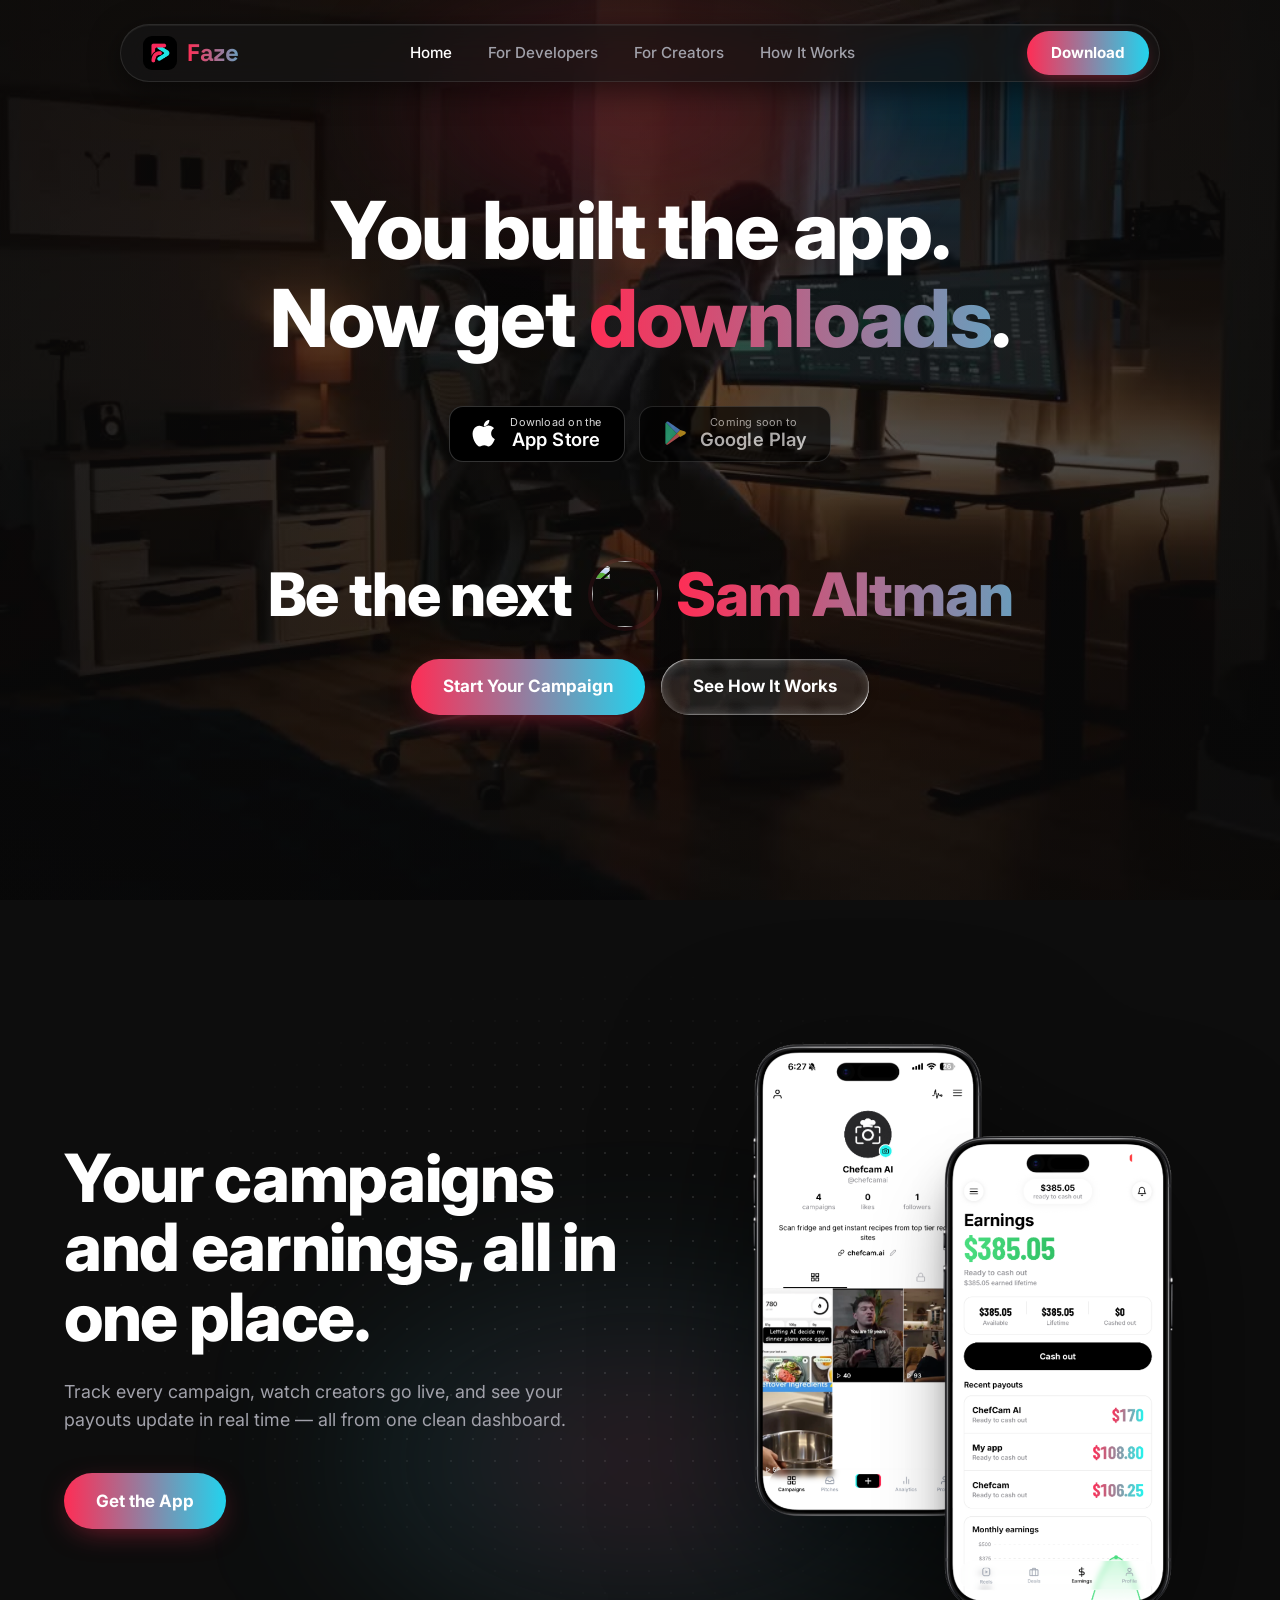
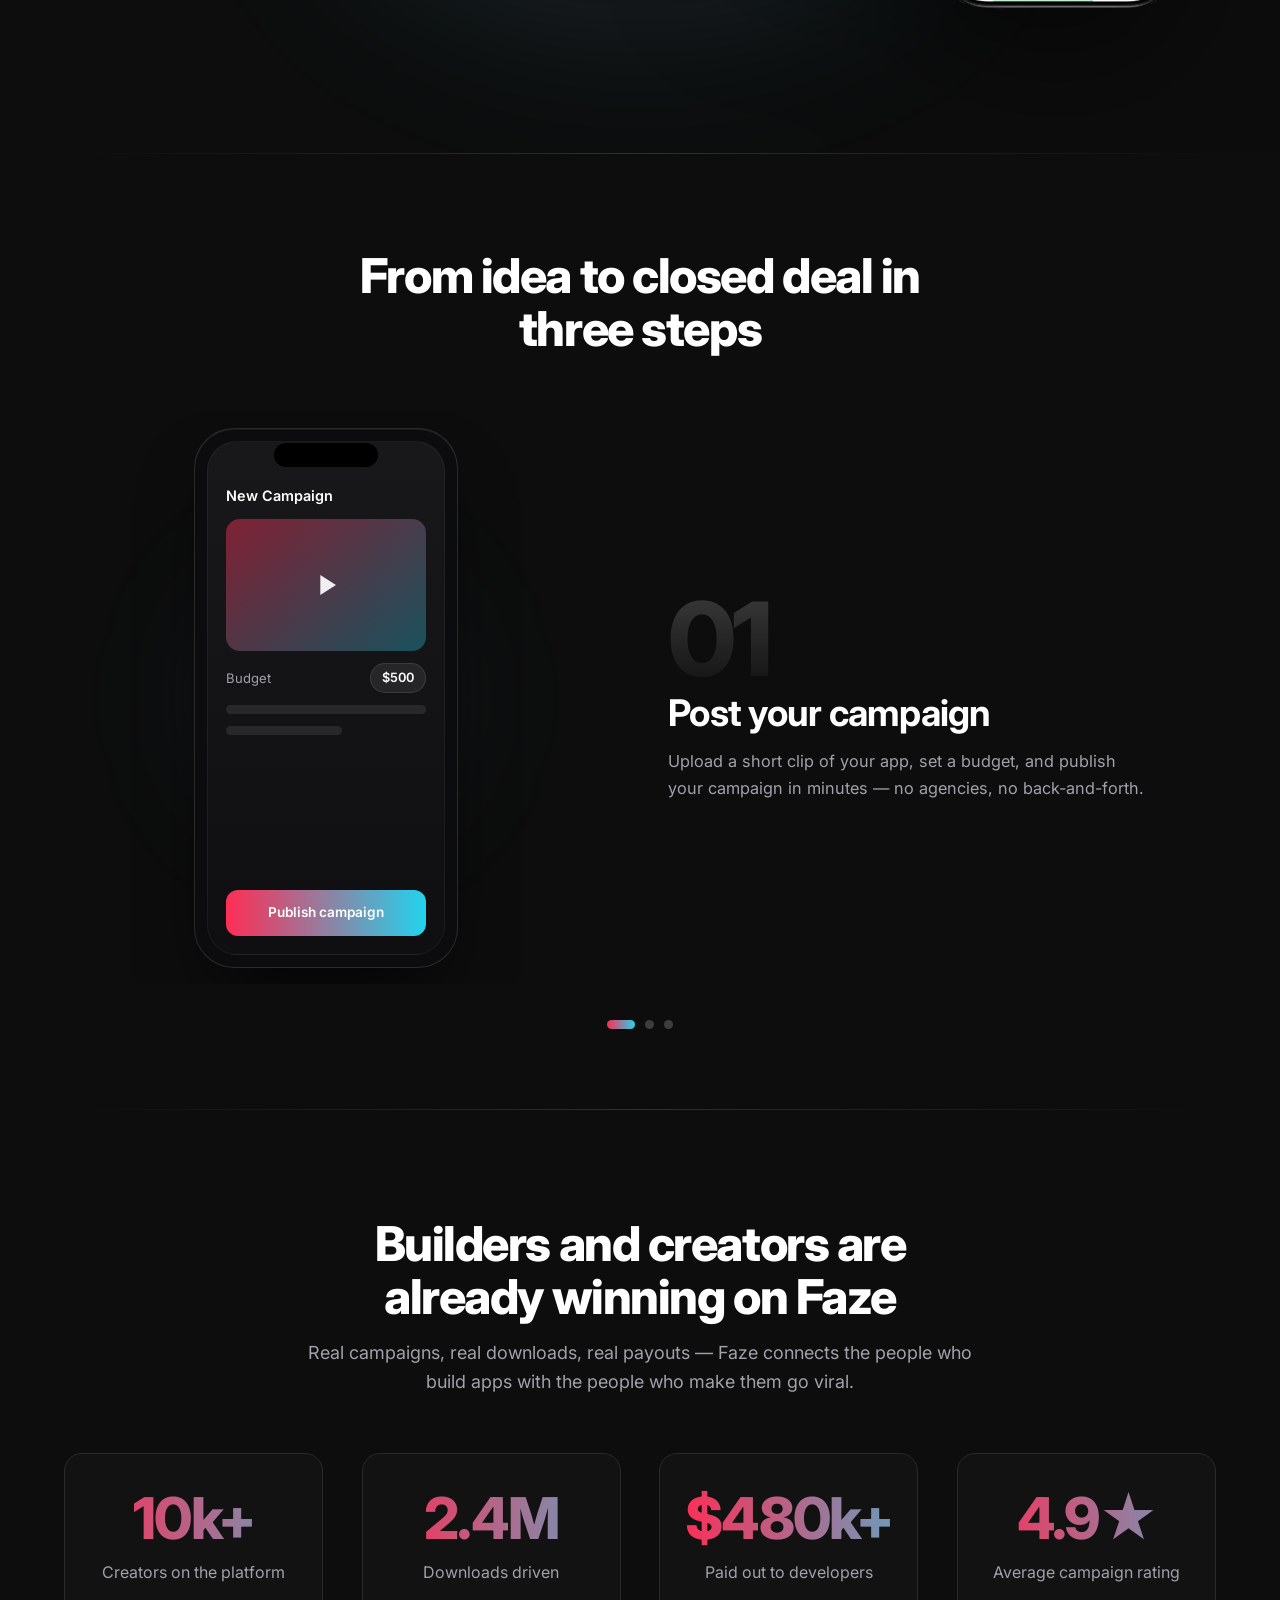
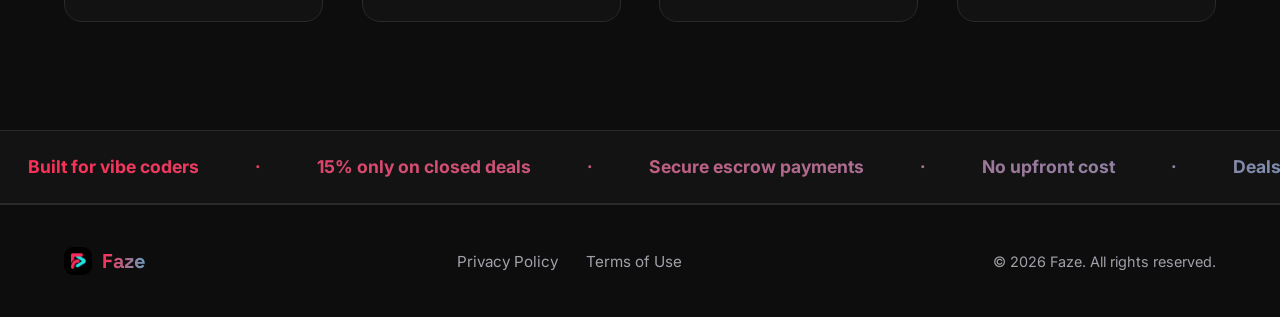
==== index.html @ 4c019688 "Link Download nav and App Store badges to the live iOS app. Send users directly to the Faze Marketin" ====
<!DOCTYPE html>
<html lang="en">
  <head>
    <meta charset="UTF-8" />
    <meta name="viewport" content="width=device-width, initial-scale=1" />
    <title>Faze — The marketplace where developers meet creators</title>
    <meta
      name="description"
      content="Faze is the marketplace where app developers meet creators who grow real audiences. Post a campaign, get matched, close the deal."
    />
    <link rel="preconnect" href="https://fonts.googleapis.com" />
    <link rel="preconnect" href="https://fonts.gstatic.com" crossorigin />
    <link
      href="https://fonts.googleapis.com/css2?family=Inter:wght@400;500;600;700;800&family=Space+Grotesk:wght@500;600;700&display=swap"
      rel="stylesheet"
    />
    <link rel="icon" type="image/png" href="assets/logo.png" />
    <link rel="stylesheet" href="style.css" />
  </head>
  <body>
    <!-- Liquid glass distortion filter (used by .btn-liquid-glass) -->
    <svg class="visually-hidden" aria-hidden="true">
      <defs>
        <filter id="container-glass" x="0%" y="0%" width="100%" height="100%" color-interpolation-filters="sRGB">
          <feTurbulence type="fractalNoise" baseFrequency="0.05 0.05" numOctaves="1" seed="1" result="turbulence" />
          <feGaussianBlur in="turbulence" stdDeviation="2" result="blurredNoise" />
          <feDisplacementMap in="SourceGraphic" in2="blurredNoise" scale="70" xChannelSelector="R" yChannelSelector="B" result="displaced" />
          <feGaussianBlur in="displaced" stdDeviation="4" result="finalBlur" />
          <feComposite in="finalBlur" in2="finalBlur" operator="over" />
        </filter>
      </defs>
    </svg>

    <!-- ===== Nav ===== -->
    <header class="nav">
      <nav class="nav-inner" aria-label="Primary">
        <a href="index.html" class="logo"><img src="assets/logo.png" alt="Faze logo" class="logo-mark" /><span class="gradient-text">Faze</span></a>
        <ul class="nav-links">
          <li><a href="index.html" class="active">Home</a></li>
          <li><a href="for-developers.html">For Developers</a></li>
          <li><a href="for-creators.html">For Creators</a></li>
          <li><a href="about.html">How It Works</a></li>
        </ul>
        <div class="nav-right">
          <a href="https://apps.apple.com/us/app/faze-marketing/id6778672309" class="nav-cta" target="_blank" rel="noopener noreferrer">Download</a>
          <button
            class="hamburger"
            aria-label="Toggle navigation menu"
            aria-expanded="false"
            aria-controls="nav-links"
          >
            <span></span><span></span><span></span>
          </button>
        </div>
      </nav>
    </header>

    <main>
      <!-- ===== Hero ===== -->
      <section class="hero hero-video">
        <video
          class="hero-video-bg"
          autoplay
          muted
          loop
          playsinline
          poster="assets/hero-poster.jpg"
          aria-hidden="true"
        >
          <source src="assets/hero.mp4" type="video/mp4" />
        </video>
        <div class="hero-scrim" aria-hidden="true"></div>
        <div class="hero-glow" aria-hidden="true"></div>
        <div class="container">
          <h1 class="reveal">
            You built the app.<br />Now get
            <span class="gradient-text">downloads</span>.
          </h1>
          <div class="store-badges reveal">
            <a href="https://apps.apple.com/us/app/faze-marketing/id6778672309" class="store-badge" target="_blank" rel="noopener noreferrer" aria-label="Download Faze on the App Store">
              <svg viewBox="0 0 24 24" fill="currentColor" aria-hidden="true"><path d="M17.05 12.04c-.03-3.07 2.5-4.54 2.62-4.62-1.43-2.09-3.65-2.38-4.44-2.41-1.89-.19-3.69 1.11-4.65 1.11-.96 0-2.44-1.08-4.02-1.05-2.07.03-3.98 1.2-5.04 3.06-2.15 3.73-.55 9.25 1.54 12.28 1.02 1.48 2.24 3.15 3.83 3.09 1.54-.06 2.12-.99 3.98-.99 1.86 0 2.38.99 4.01.96 1.66-.03 2.71-1.51 3.72-3 1.17-1.72 1.66-3.39 1.68-3.48-.04-.02-3.22-1.24-3.26-4.9zM14.13 3.78c.85-1.03 1.42-2.46 1.26-3.88-1.22.05-2.7.81-3.58 1.84-.79.91-1.48 2.37-1.29 3.76 1.36.11 2.75-.69 3.61-1.72z"/></svg>
              <span>
                <small>Download on the</small>
                <strong>App Store</strong>
              </span>
            </a>
            <span class="store-badge store-badge--soon" aria-label="Faze on Google Play coming soon">
              <svg viewBox="0 0 24 24" aria-hidden="true"><path fill="#34d399" d="M3.6 2.27a1.5 1.5 0 0 0-.6 1.2v17.06c0 .47.22.9.6 1.2l9.6-9.73-9.6-9.73z"/><path fill="#60a5fa" d="M3.6 2.27 13.2 12l3.06-3.1L5.3 1.3a1.5 1.5 0 0 0-1.7.97z"/><path fill="#f87171" d="M3.6 21.73c.47.37 1.13.42 1.7.1l10.96-7.6L13.2 12l-9.6 9.73z"/><path fill="#fbbf24" d="m16.26 8.9-3.06 3.1 3.06 3.1 4.2-2.42a1.5 1.5 0 0 0 0-2.56l-4.2-1.22z"/></svg>
              <span>
                <small>Coming soon to</small>
                <strong>Google Play</strong>
              </span>
            </span>
          </div>

          <div class="aspire-onhero reveal">
            <h2 class="aspire-headline">
            Be the next
            <span class="aspire-rotator" id="aspire-rotator">
              <span class="aspire-avatar" aria-hidden="true"><img class="aspire-logo" src="https://is1-ssl.mzstatic.com/image/thumb/Purple211/v4/e7/f6/e3/e7f6e3fb-8e24-ba31-03ff-aba23d60841f/AppIcon-0-0-1x_U007epad-0-0-0-1-0-P3-85-220.png/512x512bb.jpg" alt="" /></span>
              <span class="aspire-name gradient-text">Sam Altman</span>
            </span>
          </h2>

            <div class="hero-actions">
              <a href="download.html" class="btn btn-primary">Start Your Campaign</a>
              <a href="about.html" class="btn btn-liquid-glass">
                <span class="liquid-glass-shadow" aria-hidden="true"></span>
                <span class="liquid-glass-blur" aria-hidden="true"></span>
                <span class="liquid-glass-label">See How It Works</span>
              </a>
            </div>
          </div>
        </div>
      </section>

      <!-- ===== App showcase ===== -->
      <section class="showcase">
        <div class="showcase-dots" aria-hidden="true"></div>
        <div class="showcase-glow" aria-hidden="true"></div>
        <div class="showcase-meteors" aria-hidden="true">
          <span class="meteor" style="left: 8%; animation-delay: 0.1s; animation-duration: 5s"></span>
          <span class="meteor" style="left: 16%; animation-delay: 1.4s; animation-duration: 7s"></span>
          <span class="meteor" style="left: 23%; animation-delay: 0.6s; animation-duration: 4s"></span>
          <span class="meteor" style="left: 31%; animation-delay: 2.1s; animation-duration: 6s"></span>
          <span class="meteor" style="left: 39%; animation-delay: 0.3s; animation-duration: 8s"></span>
          <span class="meteor" style="left: 47%; animation-delay: 1.8s; animation-duration: 5s"></span>
          <span class="meteor" style="left: 55%; animation-delay: 0.9s; animation-duration: 6.5s"></span>
          <span class="meteor" style="left: 63%; animation-delay: 2.6s; animation-duration: 4.5s"></span>
          <span class="meteor" style="left: 71%; animation-delay: 0.4s; animation-duration: 7.5s"></span>
          <span class="meteor" style="left: 79%; animation-delay: 1.2s; animation-duration: 5.5s"></span>
          <span class="meteor" style="left: 87%; animation-delay: 2.3s; animation-duration: 6s"></span>
          <span class="meteor" style="left: 95%; animation-delay: 0.7s; animation-duration: 8s"></span>
        </div>
        <div class="container showcase-split">
          <div class="showcase-copy reveal">
            <h2>Your campaigns and earnings, all in one place.</h2>
            <p>
              Track every campaign, watch creators go live, and see your payouts
              update in real time — all from one clean dashboard.
            </p>
            <a href="download.html" class="btn btn-primary">Get the App</a>
          </div>
          <div class="showcase-frame reveal">
            <img
              src="assets/app-mockup.png"
              alt="The Faze app shown on two phones — a campaign feed and an earnings screen with $385.05 in payouts"
              loading="lazy"
            />
          </div>
        </div>
      </section>

      <!-- ===== Section divider ===== -->
      <div class="container">
        <div class="section-divider" aria-hidden="true"></div>
      </div>

      <!-- ===== How it works (step carousel) ===== -->
      <section class="hiw" id="hiw">
        <div class="container">
          <div class="section-head reveal">
            <h2>From idea to closed deal in three steps</h2>
          </div>
        </div>

        <div class="hiw-carousel" id="hiw-carousel">
          <div class="hiw-track">
            <!-- Step 01 -->
            <article class="hiw-slide" id="hiw-slide-0">
              <div class="hiw-visual">
                <div class="phone">
                  <span class="phone-notch" aria-hidden="true"></span>
                  <div class="phone-screen">
                    <div class="scr-head">New Campaign</div>
                    <div class="scr-media" aria-hidden="true">
                      <svg viewBox="0 0 24 24" fill="currentColor"><path d="M8 5v14l11-7z"/></svg>
                    </div>
                    <div class="scr-row">
                      <span class="scr-label">Budget</span>
                      <span class="scr-pill">$500</span>
                    </div>
                    <div class="scr-line"></div>
                    <div class="scr-line short"></div>
                    <div class="scr-btn">Publish campaign</div>
                  </div>
                </div>
                <div class="hiw-glow" aria-hidden="true"></div>
              </div>
              <div class="hiw-content">
                <span class="hiw-num" aria-hidden="true">01</span>
                <h3>Post your campaign</h3>
                <p>
                  Upload a short clip of your app, set a budget, and publish
                  your campaign in minutes — no agencies, no back-and-forth.
                </p>
              </div>
            </article>

            <!-- Step 02 -->
            <article class="hiw-slide hiw-slide--reverse" id="hiw-slide-1">
              <div class="hiw-visual">
                <div class="phone">
                  <span class="phone-notch" aria-hidden="true"></span>
                  <div class="phone-screen">
                    <div class="scr-head">Creators</div>
                    <div class="scr-creator">
                      <span class="scr-avatar"></span>
                      <span class="scr-stack"><span class="scr-line"></span><span class="scr-line short"></span></span>
                      <span class="scr-pill">$120</span>
                    </div>
                    <div class="scr-creator">
                      <span class="scr-avatar"></span>
                      <span class="scr-stack"><span class="scr-line"></span><span class="scr-line short"></span></span>
                      <span class="scr-pill">$85</span>
                    </div>
                    <div class="scr-creator is-active">
                      <span class="scr-avatar"></span>
                      <span class="scr-stack"><span class="scr-line"></span><span class="scr-line short"></span></span>
                      <span class="scr-pill">$140</span>
                    </div>
                  </div>
                </div>
                <div class="hiw-glow" aria-hidden="true"></div>
              </div>
              <div class="hiw-content">
                <span class="hiw-num" aria-hidden="true">02</span>
                <h3>Get matched with creators</h3>
                <p>
                  Real creators with engaged audiences pitch you their rate.
                  Compare, message, and pick — the right deals come to you.
                </p>
              </div>
            </article>

            <!-- Step 03 -->
            <article class="hiw-slide" id="hiw-slide-2">
              <div class="hiw-visual">
                <div class="phone">
                  <span class="phone-notch" aria-hidden="true"></span>
                  <div class="phone-screen scr-center">
                    <span class="scr-check" aria-hidden="true">
                      <svg viewBox="0 0 24 24" fill="none" stroke="currentColor" stroke-width="2.4" stroke-linecap="round" stroke-linejoin="round"><path d="M20 6 9 17l-5-5"/></svg>
                    </span>
                    <div class="scr-amount">$385.05</div>
                    <div class="scr-sub">Held safely in escrow</div>
                    <div class="scr-btn">Release payment</div>
                  </div>
                </div>
                <div class="hiw-glow" aria-hidden="true"></div>
              </div>
              <div class="hiw-content">
                <span class="hiw-num" aria-hidden="true">03</span>
                <h3>Close the deal</h3>
                <p>
                  Confirm the creator, pay securely through escrow, and watch
                  the downloads roll in once the post goes live.
                </p>
              </div>
            </article>
          </div>
        </div>

        <div class="hiw-dots" role="tablist" aria-label="How it works steps">
          <button class="hiw-dot is-active" type="button" role="tab" aria-selected="true" aria-label="Step 1: Post your campaign"></button>
          <button class="hiw-dot" type="button" role="tab" aria-selected="false" aria-label="Step 2: Get matched with creators"></button>
          <button class="hiw-dot" type="button" role="tab" aria-selected="false" aria-label="Step 3: Close the deal"></button>
        </div>
      </section>

      <!-- ===== Section divider ===== -->
      <div class="container">
        <div class="section-divider" aria-hidden="true"></div>
      </div>

      <!-- ===== Stats / social proof ===== -->
      <section class="stats">
        <div class="container">
          <div class="section-head reveal">
            <h2>Builders and creators are already winning on Faze</h2>
            <p>
              Real campaigns, real downloads, real payouts — Faze connects the
              people who build apps with the people who make them go viral.
            </p>
          </div>
          <div class="stats-grid reveal">
            <div class="stat">
              <div class="stat-num gradient-text">10k+</div>
              <div class="stat-label">Creators on the platform</div>
            </div>
            <div class="stat">
              <div class="stat-num gradient-text">2.4M</div>
              <div class="stat-label">Downloads driven</div>
            </div>
            <div class="stat">
              <div class="stat-num gradient-text">$480k+</div>
              <div class="stat-label">Paid out to developers</div>
            </div>
            <div class="stat">
              <div class="stat-num gradient-text">4.9★</div>
              <div class="stat-label">Average campaign rating</div>
            </div>
          </div>
        </div>
      </section>

      <!-- ===== Marquee ===== -->
      <div
        class="marquee"
        role="marquee"
        aria-label="Faze highlights"
      >
        <div class="marquee-track gradient-text" aria-hidden="false">
          <span>Built for vibe coders</span><span>·</span>
          <span>15% only on closed deals</span><span>·</span>
          <span>Secure escrow payments</span><span>·</span>
          <span>No upfront cost</span><span>·</span>
          <span>Deals come to you</span><span>·</span>
        </div>
        <div class="marquee-track gradient-text" aria-hidden="true">
          <span>Built for vibe coders</span><span>·</span>
          <span>15% only on closed deals</span><span>·</span>
          <span>Secure escrow payments</span><span>·</span>
          <span>No upfront cost</span><span>·</span>
          <span>Deals come to you</span><span>·</span>
        </div>
      </div>
    </main>

    <!-- ===== Footer ===== -->
    <footer class="footer">
      <div class="container footer-inner">
        <a href="index.html" class="logo"><img src="assets/logo.png" alt="Faze logo" class="logo-mark" /><span class="gradient-text">Faze</span></a>
        <ul class="footer-links">
          <li><a href="#">Privacy Policy</a></li>
          <li><a href="#">Terms of Use</a></li>
        </ul>
        <p class="footer-copy">© 2026 Faze. All rights reserved.</p>
      </div>
    </footer>

    <script src="script.js" defer></script>
  </body>
</html>
---- style.css ----
/* ============================================================
   Faze — shared styles
   Design system + MagicUI effects ported to vanilla CSS
   ============================================================ */

:root {
  /* Dark theme */
  --bg: #0d0d0d;
  /* translucent so the ambient body glow shows through elevated sections */
  --bg-elevated: rgba(255, 255, 255, 0.022);
  --card: #1a1a1a;
  --border: #2a2a2a;
  --text: #ffffff;
  --muted: #a1a1aa;
  --ring: #ffffff;
  --grad-from: #ff2d55;
  --grad-to: #22d3ee;
  /* gradient text endpoint — vivid cyan reads fine on dark */
  --grad-to-text: #22d3ee;
  --gradient: linear-gradient(90deg, #ff2d55, #22d3ee);
  /* soft shadows */
  --shadow-sm: 0 1px 2px 0 rgba(0, 0, 0, 0.4);
  --shadow: 0 1px 3px 0 rgba(0, 0, 0, 0.5);
  --shadow-lg: 0 20px 50px -25px rgba(0, 0, 0, 0.9);
  --shadow-xl: 0 30px 60px -20px rgba(0, 0, 0, 0.9);
  --maxw: 1200px;
  --nav-h: 72px;
  /* z-index scale */
  --z-nav: 50;
  --z-overlay: 40;
}

/* ---------- Reset ---------- */
*,
*::before,
*::after {
  box-sizing: border-box;
}

html {
  scroll-behavior: smooth;
  scroll-padding-top: calc(var(--nav-h) + 16px);
  -webkit-text-size-adjust: 100%;
}

body {
  margin: 0;
  background-color: var(--bg);
  /* ambient brand glows — keeps the dark theme but adds color depth */
  background-image: radial-gradient(
      ellipse 55% 45% at 12% 4%,
      rgba(255, 45, 85, 0.14),
      transparent 55%
    ),
    radial-gradient(
      ellipse 50% 45% at 88% 10%,
      rgba(34, 211, 238, 0.12),
      transparent 55%
    ),
    radial-gradient(
      ellipse 65% 50% at 50% 96%,
      rgba(168, 85, 247, 0.1),
      transparent 65%
    );
  background-attachment: fixed;
  color: var(--text);
  font-family: "Inter", system-ui, -apple-system, sans-serif;
  font-size: 17px;
  line-height: 1.6;
  -webkit-font-smoothing: antialiased;
  overflow-x: hidden;
}

img {
  max-width: 100%;
  display: block;
}

a {
  color: inherit;
  text-decoration: none;
}

h1,
h2,
h3 {
  line-height: 1.1;
  letter-spacing: -0.02em;
  margin: 0;
}

p {
  margin: 0;
}

/* ---------- Layout helpers ---------- */
.container {
  width: 100%;
  max-width: var(--maxw);
  margin-inline: auto;
  padding-inline: 24px;
}

section {
  padding-block: 96px;
}

.section-head {
  max-width: 680px;
  margin-inline: auto;
  text-align: center;
  margin-bottom: 56px;
}

.section-head h2 {
  font-size: clamp(2rem, 5vw, 3rem);
  font-weight: 800;
  letter-spacing: -0.03em;
}

.section-head p {
  margin-top: 16px;
  color: var(--muted);
  font-size: 1.125rem;
}

.eyebrow {
  display: inline-flex;
  align-items: center;
  gap: 8px;
  font-size: 0.72rem;
  font-weight: 600;
  letter-spacing: 0.1em;
  text-transform: uppercase;
  color: var(--muted);
  margin-bottom: 24px;
  padding: 7px 14px 7px 11px;
  border: 1px solid var(--border);
  border-radius: 999px;
  background: rgba(255, 255, 255, 0.025);
}

.eyebrow::before {
  content: "";
  width: 6px;
  height: 6px;
  border-radius: 999px;
  background: var(--gradient);
  flex: none;
}

/* ---------- Gradient text (MagicUI: animated-gradient-text) ---------- */
.gradient-text {
  background: linear-gradient(
    90deg,
    var(--grad-from),
    var(--grad-to-text),
    var(--grad-from)
  );
  background-size: 300% 100%;
  -webkit-background-clip: text;
  background-clip: text;
  -webkit-text-fill-color: transparent;
  color: transparent;
  animation: gradient-shift 6s linear infinite;
}

@keyframes gradient-shift {
  to {
    background-position: -300% 0;
  }
}

/* ---------- Buttons ---------- */
.btn {
  display: inline-flex;
  align-items: center;
  justify-content: center;
  gap: 10px;
  height: 56px;
  padding-inline: 32px;
  border-radius: 999px;
  font-weight: 700;
  font-size: 1.0625rem;
  font-family: inherit;
  cursor: pointer;
  border: none;
  white-space: nowrap;
  transition: transform 0.2s ease, box-shadow 0.25s ease, opacity 0.2s ease;
}

.btn:focus-visible {
  outline: 2px solid var(--ring);
  outline-offset: 3px;
}

/* Primary = gradient pill with MagicUI shimmer */
.btn-primary {
  position: relative;
  isolation: isolate;
  color: #fff;
  background: var(--gradient);
  overflow: hidden;
  box-shadow: 0 8px 30px -10px rgba(255, 45, 85, 0.55);
}

.btn-primary:hover {
  transform: translateY(-2px);
  box-shadow: 0 14px 40px -10px rgba(34, 211, 238, 0.6);
}

.btn-primary:active {
  transform: translateY(0);
}

/* Shimmer sweep (MagicUI: shimmer-button) */
.btn-primary::before {
  content: "";
  position: absolute;
  inset: 0;
  z-index: -1;
  background: linear-gradient(
    115deg,
    transparent 30%,
    rgba(255, 255, 255, 0.55) 50%,
    transparent 70%
  );
  transform: translateX(-100%);
  animation: shimmer-slide 3s linear infinite;
}

@keyframes shimmer-slide {
  to {
    transform: translateX(100%);
  }
}

/* Secondary = outlined pill */
.btn-secondary {
  color: var(--text);
  background: rgba(255, 255, 255, 0.04);
  border: 1px solid var(--border);
}

.btn-secondary:hover {
  background: rgba(255, 255, 255, 0.08);
  border-color: #3a3a3a;
  transform: translateY(-2px);
}

/* Liquid glass = frosted, light-bending pill (21st.dev liquid-glass-button) */
.btn-liquid-glass {
  position: relative;
  isolation: isolate;
  background: rgba(255, 255, 255, 0.03);
  color: var(--text);
  transition: transform 0.3s ease;
}

.btn-liquid-glass:hover {
  transform: scale(1.05);
}

.btn-liquid-glass:active {
  transform: scale(0.97);
}

.liquid-glass-shadow {
  position: absolute;
  inset: 0;
  z-index: 0;
  border-radius: inherit;
  pointer-events: none;
  box-shadow:
    0 0 8px rgba(0, 0, 0, 0.03),
    0 2px 6px rgba(0, 0, 0, 0.08),
    inset 3px 3px 0.5px -3.5px rgba(255, 255, 255, 0.09),
    inset -3px -3px 0.5px -3.5px rgba(255, 255, 255, 0.85),
    inset 1px 1px 1px -0.5px rgba(255, 255, 255, 0.6),
    inset -1px -1px 1px -0.5px rgba(255, 255, 255, 0.6),
    inset 0 0 6px 6px rgba(255, 255, 255, 0.12),
    inset 0 0 2px 2px rgba(255, 255, 255, 0.06),
    0 0 12px rgba(0, 0, 0, 0.15);
}

.liquid-glass-blur {
  position: absolute;
  inset: 0;
  z-index: -1;
  isolation: isolate;
  border-radius: inherit;
  overflow: hidden;
  backdrop-filter: url(#container-glass);
  -webkit-backdrop-filter: blur(6px);
}

@supports (backdrop-filter: url(#container-glass)) {
  .liquid-glass-blur {
    -webkit-backdrop-filter: url(#container-glass);
  }
}

.liquid-glass-label {
  position: relative;
  z-index: 1;
  pointer-events: none;
}

.btn-block {
  width: 100%;
}

/* App Store / Google Play download badge */
.store-badges {
  display: flex;
  flex-wrap: wrap;
  gap: 14px;
  justify-content: center;
  margin-top: 44px;
}

.store-badge {
  display: inline-flex;
  align-items: center;
  gap: 11px;
  height: 56px;
  padding: 0 22px;
  border-radius: 14px;
  background: #000000;
  color: #ffffff;
  border: 1px solid rgba(255, 255, 255, 0.2);
  transition: transform 0.2s ease, box-shadow 0.25s ease, background 0.2s ease;
}

.store-badge:hover {
  transform: translateY(-2px);
  background: #141414;
  box-shadow: 0 14px 34px -14px rgba(0, 0, 0, 0.8);
}

.store-badge--soon {
  cursor: default;
  opacity: 0.65;
}

.store-badge--soon:hover {
  transform: none;
  background: #000000;
  box-shadow: none;
}

.store-badge:focus-visible {
  outline: 2px solid var(--ring);
  outline-offset: 3px;
}

.store-badge svg {
  width: 27px;
  height: 27px;
  flex: none;
}

.store-badge small {
  display: block;
  font-size: 0.68rem;
  line-height: 1.1;
  opacity: 0.85;
  letter-spacing: 0.02em;
}

.store-badge strong {
  display: block;
  font-size: 1.15rem;
  line-height: 1.15;
  font-weight: 600;
  letter-spacing: 0.01em;
}

/* ---------- Navbar (floating glassmorphism pill) ---------- */
.nav {
  position: fixed;
  top: 0;
  left: 0;
  right: 0;
  z-index: var(--z-nav);
  padding: 24px 16px 0;
}

.nav-inner {
  width: 100%;
  max-width: 1040px;
  margin-inline: auto;
  height: 58px;
  padding: 0 10px 0 22px;
  display: flex;
  align-items: center;
  justify-content: space-between;
  gap: 24px;
  border-radius: 999px;
  background: rgba(22, 22, 22, 0.72);
  -webkit-backdrop-filter: saturate(160%) blur(14px);
  backdrop-filter: saturate(160%) blur(14px);
  border: 1px solid rgba(255, 255, 255, 0.1);
  box-shadow: 0 8px 30px rgba(0, 0, 0, 0.5),
    inset 0 1px 0 rgba(255, 255, 255, 0.06);
}

.logo {
  display: inline-flex;
  align-items: center;
  gap: 10px;
  font-family: "Space Grotesk", "Inter", system-ui, sans-serif;
  font-size: 1.5rem;
  font-weight: 700;
  letter-spacing: -0.02em;
}

.logo-mark {
  width: 34px;
  height: 34px;
  border-radius: 9px;
  flex: none;
}

.nav-links {
  display: flex;
  align-items: center;
  gap: 36px;
  list-style: none;
  margin: 0;
  padding: 0;
}

.nav-links a {
  font-size: 0.95rem;
  font-weight: 500;
  color: var(--muted);
  transition: color 0.2s ease;
}

.nav-links a:hover,
.nav-links a.active {
  color: var(--text);
}

.nav-cta {
  display: inline-flex;
  align-items: center;
  height: 44px;
  padding-inline: 24px;
  border-radius: 999px;
  font-weight: 700;
  font-size: 0.95rem;
  color: #fff;
  background: var(--gradient);
  box-shadow: 0 6px 20px -8px rgba(255, 45, 85, 0.6);
  transition: transform 0.2s ease, box-shadow 0.25s ease;
}

.nav-cta:hover {
  transform: translateY(-2px);
  box-shadow: 0 10px 26px -8px rgba(34, 211, 238, 0.6);
}

.nav-right {
  display: flex;
  align-items: center;
  gap: 16px;
}

/* Hamburger */
.hamburger {
  display: none;
  flex-direction: column;
  justify-content: center;
  gap: 5px;
  width: 44px;
  height: 44px;
  padding: 0;
  background: none;
  border: 1px solid var(--border);
  border-radius: 12px;
  cursor: pointer;
}

.hamburger span {
  display: block;
  width: 20px;
  height: 2px;
  margin-inline: auto;
  background: var(--text);
  border-radius: 2px;
  transition: transform 0.25s ease, opacity 0.25s ease;
}

.hamburger[aria-expanded="true"] span:nth-child(1) {
  transform: translateY(7px) rotate(45deg);
}

.hamburger[aria-expanded="true"] span:nth-child(2) {
  opacity: 0;
}

.hamburger[aria-expanded="true"] span:nth-child(3) {
  transform: translateY(-7px) rotate(-45deg);
}

/* ---------- Hero ---------- */
.hero {
  position: relative;
  padding: clamp(118px, 14vw, 170px) 0 clamp(80px, 13vw, 150px);
  text-align: center;
  overflow: hidden;
}

/* Animated grid backdrop (MagicUI: animated-grid-pattern) */
.hero-grid {
  position: absolute;
  inset: 0;
  z-index: 0;
  background-image: linear-gradient(
      to right,
      rgba(255, 255, 255, 0.05) 1px,
      transparent 1px
    ),
    linear-gradient(to bottom, rgba(255, 255, 255, 0.05) 1px, transparent 1px);
  background-size: 56px 56px;
  -webkit-mask-image: radial-gradient(
    ellipse 70% 60% at 50% 0%,
    #000 40%,
    transparent 100%
  );
  mask-image: radial-gradient(
    ellipse 70% 60% at 50% 0%,
    #000 40%,
    transparent 100%
  );
}

/* Soft gradient glow behind hero */
.hero-glow {
  position: absolute;
  top: -120px;
  left: 50%;
  transform: translateX(-50%);
  width: min(900px, 90vw);
  height: 460px;
  z-index: 0;
  background: radial-gradient(
    50% 50% at 50% 50%,
    rgba(255, 45, 85, 0.22),
    transparent 70%
  );
  filter: blur(40px);
  pointer-events: none;
}

.hero .container {
  position: relative;
  z-index: 1;
}

/* ---------- Video hero (full-bleed) ---------- */
.hero-video {
  display: flex;
  align-items: center;
  min-height: 100vh;
  padding-block: clamp(132px, 17vh, 200px);
}

.hero-video-bg {
  position: absolute;
  inset: 0;
  width: 100%;
  height: 100%;
  object-fit: cover;
  z-index: 0;
}

/* dark scrim for headline legibility */
.hero-scrim {
  position: absolute;
  inset: 0;
  z-index: 0;
  background: radial-gradient(
      ellipse 78% 70% at 50% 40%,
      rgba(10, 10, 10, 0.32),
      rgba(10, 10, 10, 0.62)
    ),
    linear-gradient(
      180deg,
      rgba(10, 10, 10, 0.5) 0%,
      rgba(10, 10, 10, 0.5) 55%,
      rgba(10, 10, 10, 0.45) 100%
    );
}

/* white text over the dark video */
.hero-video h1 {
  color: #ffffff;
}

.hero-video .sub {
  color: rgba(255, 255, 255, 0.85);
}

/* vivid gradient pops on the dark video */
.hero-video .gradient-text {
  background-image: linear-gradient(
    90deg,
    var(--grad-from),
    var(--grad-to),
    var(--grad-from)
  );
}

/* "Be the next…" block laid over the hero video */
.aspire-onhero {
  margin-top: clamp(72px, 11vh, 132px);
}

.aspire-onhero .aspire-headline {
  color: #ffffff;
}

.aspire-onhero p {
  max-width: 560px;
  margin: 22px auto 0;
  color: rgba(255, 255, 255, 0.85);
  font-size: 1.15rem;
}

.aspire-onhero .hero-actions {
  margin-top: 32px;
}

.hero h1 {
  font-size: clamp(2.6rem, 8vw, 5rem);
  font-weight: 800;
}

.hero .sub {
  max-width: 620px;
  margin: 28px auto 0;
  font-size: clamp(1.05rem, 2.5vw, 1.35rem);
  color: var(--muted);
}

.hero-actions {
  display: flex;
  flex-wrap: wrap;
  gap: 16px;
  justify-content: center;
  margin-top: 40px;
}

/* ---------- App showcase (phone mockup) ---------- */
.showcase {
  position: relative;
  text-align: center;
  overflow: hidden;
  padding-block: clamp(96px, 16vh, 200px);
}

.showcase .container {
  position: relative;
  z-index: 1;
}

/* Modern split layout: copy on the left, phones on the right */
.showcase-split {
  display: grid;
  grid-template-columns: 1.15fr 1fr;
  align-items: center;
  gap: clamp(32px, 5vw, 80px);
  text-align: left;
}

.showcase-split .showcase-frame {
  max-width: 420px;
  margin-left: auto;
}

.showcase-copy h2 {
  font-size: clamp(2.6rem, 5.2vw, 4.4rem);
  font-weight: 800;
  line-height: 1.04;
  letter-spacing: -0.02em;
  margin-top: 20px;
}

.showcase-copy p {
  max-width: 520px;
  margin: 26px 0 0;
  color: var(--muted);
  font-size: clamp(1.12rem, 1.4vw, 1.3rem);
  line-height: 1.6;
}

.showcase-copy .btn {
  margin-top: 38px;
}

/* warm glow behind the mockup that bleeds into the dark page */
.showcase-glow {
  position: absolute;
  top: 34%;
  left: 50%;
  transform: translateX(-50%);
  width: min(960px, 92vw);
  height: 540px;
  z-index: 0;
  background: radial-gradient(
    50% 50% at 50% 50%,
    rgba(255, 45, 85, 0.2),
    rgba(34, 211, 238, 0.12) 48%,
    transparent 72%
  );
  filter: blur(80px);
  pointer-events: none;
}

.showcase-frame {
  position: relative;
  max-width: 1040px;
  margin: 0 auto;
}

.showcase-frame img {
  width: 100%;
  display: block;
  filter: drop-shadow(0 40px 70px rgba(0, 0, 0, 0.55));
}

/* MagicUI: Dot Pattern — faint textured grid behind the mockup */
.showcase-dots {
  position: absolute;
  inset: 0;
  z-index: 0;
  pointer-events: none;
  background-image: radial-gradient(
    rgba(255, 255, 255, 0.11) 1px,
    transparent 1px
  );
  background-size: 22px 22px;
  -webkit-mask-image: radial-gradient(
    ellipse 58% 52% at 50% 46%,
    #000 28%,
    transparent 74%
  );
  mask-image: radial-gradient(
    ellipse 58% 52% at 50% 46%,
    #000 28%,
    transparent 74%
  );
}

/* MagicUI: Meteors — drifting streaks behind the mockup */
.showcase-meteors {
  position: absolute;
  inset: 0;
  z-index: 0;
  overflow: hidden;
  pointer-events: none;
}

.meteor {
  --angle: -215deg;
  position: absolute;
  top: -5%;
  width: 2px;
  height: 2px;
  border-radius: 9999px;
  background: #71717a;
  box-shadow: 0 0 0 1px rgba(255, 255, 255, 0.06);
  animation: meteor linear infinite;
}

/* meteor tail */
.meteor::before {
  content: "";
  position: absolute;
  top: 50%;
  transform: translateY(-50%);
  width: 50px;
  height: 1px;
  background: linear-gradient(90deg, #71717a, transparent);
}

@keyframes meteor {
  0% {
    transform: rotate(var(--angle)) translateX(0);
    opacity: 1;
  }
  70% {
    opacity: 1;
  }
  100% {
    transform: rotate(var(--angle)) translateX(-500px);
    opacity: 0;
  }
}

@media (prefers-reduced-motion: reduce) {
  .meteor {
    animation: none;
    opacity: 0;
  }
}

/* ---------- Cards / grids ---------- */
.grid {
  display: grid;
  gap: 24px;
}

.grid-3 {
  grid-template-columns: repeat(3, 1fr);
}

.grid-4 {
  grid-template-columns: repeat(4, 1fr);
}

.grid-2 {
  grid-template-columns: repeat(2, 1fr);
}

.card {
  position: relative;
  background: linear-gradient(180deg, #1c1c1e 0%, #161618 100%);
  border: 1px solid var(--border);
  border-radius: 18px;
  padding: 28px;
  overflow: hidden;
  transition: transform 0.3s cubic-bezier(0.4, 0, 0.2, 1),
    border-color 0.3s ease, box-shadow 0.3s ease;
}

/* subtle top highlight for depth */
.card::before {
  content: "";
  position: absolute;
  inset: 0;
  border-radius: inherit;
  background: linear-gradient(
    180deg,
    rgba(255, 255, 255, 0.05),
    transparent 38%
  );
  pointer-events: none;
}

.card > * {
  position: relative;
}

.card:hover {
  transform: translateY(-5px);
  border-color: rgba(255, 255, 255, 0.14);
  box-shadow: 0 24px 60px -28px rgba(0, 0, 0, 1);
}

/* Border beam (MagicUI: border-beam) — traveling highlight on hover */
.card-beam::after {
  content: "";
  position: absolute;
  inset: 0;
  border-radius: inherit;
  padding: 1px;
  background: conic-gradient(
    from var(--beam-angle, 0deg),
    transparent 0deg,
    var(--grad-from) 40deg,
    var(--grad-to) 80deg,
    transparent 120deg
  );
  -webkit-mask: linear-gradient(#000 0 0) content-box,
    linear-gradient(#000 0 0);
  -webkit-mask-composite: xor;
  mask: linear-gradient(#000 0 0) content-box, linear-gradient(#000 0 0);
  mask-composite: exclude;
  opacity: 0;
  transition: opacity 0.3s ease;
}

.card-beam:hover::after {
  opacity: 1;
  animation: beam-spin 4s linear infinite;
}

@property --beam-angle {
  syntax: "<angle>";
  inherits: false;
  initial-value: 0deg;
}

@keyframes beam-spin {
  to {
    --beam-angle: 360deg;
  }
}

.card-icon {
  display: inline-flex;
  align-items: center;
  justify-content: center;
  width: 46px;
  height: 46px;
  border-radius: 12px;
  background: linear-gradient(
    180deg,
    rgba(255, 255, 255, 0.08),
    rgba(255, 255, 255, 0.02)
  );
  border: 1px solid rgba(255, 255, 255, 0.08);
  box-shadow: inset 0 1px 0 rgba(255, 255, 255, 0.08);
  color: #fafafa;
  margin-bottom: 22px;
  transition: color 0.3s ease, border-color 0.3s ease;
}

/* brand reveal on hover */
.card:hover .card-icon {
  color: #ff6b8a;
  border-color: rgba(255, 45, 85, 0.35);
}

.card-icon svg {
  width: 22px;
  height: 22px;
}

.card h3 {
  font-size: 1.18rem;
  font-weight: 600;
  letter-spacing: -0.01em;
  margin-bottom: 9px;
}

.card p {
  color: var(--muted);
  font-size: 0.97rem;
  line-height: 1.65;
}

/* ---------- Section divider (between showcase & how-it-works) ---------- */
.section-divider {
  height: 1px;
  width: 100%;
  background: linear-gradient(
    90deg,
    transparent,
    rgba(255, 255, 255, 0.14) 50%,
    transparent
  );
}

/* ---------- Stats / social proof ---------- */
.stats {
  padding-block: clamp(72px, 12vh, 140px);
}

.stats-grid {
  display: grid;
  grid-template-columns: repeat(4, 1fr);
  gap: clamp(20px, 3vw, 40px);
}

.stat {
  text-align: center;
  padding: clamp(24px, 3vw, 36px) 20px;
  border: 1px solid var(--border);
  border-radius: 18px;
  background: var(--bg-elevated);
}

.stat-num {
  font-size: clamp(2.4rem, 4.5vw, 3.6rem);
  font-weight: 800;
  letter-spacing: -0.03em;
  line-height: 1;
}

.stat-label {
  margin-top: 12px;
  color: var(--muted);
  font-size: 1rem;
}

/* ---------- "How it works" — step carousel ---------- */
.hiw {
  overflow: hidden;
  padding-bottom: 80px;
}

.hiw-carousel {
  overflow-x: auto;
  scroll-snap-type: x mandatory;
  scroll-behavior: smooth;
  scrollbar-width: none;
  -ms-overflow-style: none;
}
.hiw-carousel::-webkit-scrollbar {
  display: none;
}

.hiw-track {
  display: flex;
}

.hiw-slide {
  flex: 0 0 100%;
  scroll-snap-align: center;
  display: grid;
  grid-template-columns: 1fr 1fr;
  align-items: center;
  gap: 56px;
  padding-block: 16px;
  padding-inline: max(24px, (100% - var(--maxw)) / 2);
}

/* alternate which side the phone sits on */
.hiw-slide--reverse .hiw-visual {
  order: 2;
}

/* ----- visual / phone ----- */
.hiw-visual {
  position: relative;
  display: flex;
  justify-content: center;
}

.hiw-glow {
  position: absolute;
  top: 50%;
  left: 50%;
  width: 340px;
  height: 340px;
  transform: translate(-50%, -50%);
  border-radius: 50%;
  background: radial-gradient(
    50% 50% at 50% 50%,
    rgba(255, 45, 85, 0.22),
    rgba(34, 211, 238, 0.12) 50%,
    transparent 72%
  );
  filter: blur(70px);
  z-index: 0;
  pointer-events: none;
}

.phone {
  position: relative;
  z-index: 1;
  width: 264px;
  height: 540px;
  padding: 12px;
  border-radius: 40px;
  background: #0c0c0e;
  border: 1px solid rgba(255, 255, 255, 0.12);
  box-shadow: 0 40px 80px -30px rgba(0, 0, 0, 0.9),
    inset 0 1px 0 rgba(255, 255, 255, 0.06);
}

.phone-notch {
  position: absolute;
  top: 14px;
  left: 50%;
  transform: translateX(-50%);
  width: 104px;
  height: 24px;
  border-radius: 14px;
  background: #000;
  z-index: 2;
}

.phone-screen {
  height: 100%;
  padding: 42px 18px 18px;
  border-radius: 30px;
  background: linear-gradient(180deg, #18181b, #0f0f11);
  border: 1px solid rgba(255, 255, 255, 0.05);
  display: flex;
  flex-direction: column;
  gap: 12px;
  overflow: hidden;
}

/* screen UI primitives */
.scr-head {
  font-size: 0.9rem;
  font-weight: 600;
  color: #fff;
}
.scr-media {
  height: 132px;
  border-radius: 14px;
  display: flex;
  align-items: center;
  justify-content: center;
  color: rgba(255, 255, 255, 0.92);
  background: linear-gradient(140deg, rgba(255, 45, 85, 0.45), rgba(34, 211, 238, 0.32));
}
.scr-media svg {
  width: 34px;
  height: 34px;
}
.scr-row {
  display: flex;
  align-items: center;
  justify-content: space-between;
}
.scr-label {
  font-size: 0.82rem;
  color: var(--muted);
}
.scr-pill {
  font-size: 0.8rem;
  font-weight: 600;
  color: #fff;
  padding: 4px 11px;
  border-radius: 999px;
  background: rgba(255, 255, 255, 0.08);
  border: 1px solid rgba(255, 255, 255, 0.1);
}
.scr-line {
  display: block;
  height: 9px;
  border-radius: 5px;
  background: rgba(255, 255, 255, 0.09);
}
.scr-line.short {
  width: 58%;
}
.scr-btn {
  margin-top: auto;
  padding: 12px;
  text-align: center;
  font-size: 0.85rem;
  font-weight: 600;
  color: #fff;
  border-radius: 12px;
  background: var(--gradient);
}

/* creator rows (step 02) */
.scr-creator {
  display: flex;
  align-items: center;
  gap: 10px;
  padding: 10px;
  border-radius: 12px;
  background: rgba(255, 255, 255, 0.03);
  border: 1px solid rgba(255, 255, 255, 0.05);
}
.scr-creator.is-active {
  border-color: rgba(255, 45, 85, 0.5);
  background: rgba(255, 45, 85, 0.08);
}
.scr-avatar {
  flex: none;
  width: 34px;
  height: 34px;
  border-radius: 50%;
  background: linear-gradient(140deg, #ff2d55, #22d3ee);
}
.scr-stack {
  flex: 1;
  display: flex;
  flex-direction: column;
  gap: 6px;
}
.scr-creator .scr-line {
  height: 8px;
}

/* payment confirm (step 03) */
.scr-center {
  align-items: center;
  justify-content: center;
  text-align: center;
  gap: 14px;
}
.scr-check {
  display: inline-flex;
  align-items: center;
  justify-content: center;
  width: 64px;
  height: 64px;
  border-radius: 50%;
  color: #fff;
  background: linear-gradient(140deg, #ff2d55, #22d3ee);
  box-shadow: 0 12px 30px -8px rgba(255, 45, 85, 0.6);
}
.scr-check svg {
  width: 30px;
  height: 30px;
}
.scr-amount {
  font-size: 1.7rem;
  font-weight: 800;
  letter-spacing: -0.02em;
  color: #fff;
}
.scr-sub {
  font-size: 0.82rem;
  color: var(--muted);
}
.scr-center .scr-btn {
  margin-top: 6px;
  width: 100%;
}

/* ----- text content ----- */
.hiw-content {
  position: relative;
  max-width: 30rem;
}
.hiw-num {
  display: block;
  font-size: clamp(4.5rem, 8vw, 7rem);
  font-weight: 800;
  line-height: 0.9;
  letter-spacing: -0.04em;
  margin-bottom: 0.08em;
  background: linear-gradient(
    180deg,
    rgba(255, 255, 255, 0.18),
    rgba(255, 255, 255, 0.03)
  );
  -webkit-background-clip: text;
  background-clip: text;
  color: transparent;
}
.hiw-content h3 {
  font-size: clamp(1.6rem, 3vw, 2.3rem);
  font-weight: 700;
  letter-spacing: -0.02em;
  line-height: 1.1;
  margin-bottom: 14px;
}
.hiw-content p {
  margin: 0;
  font-size: 1.02rem;
  line-height: 1.7;
  color: var(--muted);
}

/* ----- pagination dots ----- */
.hiw-dots {
  display: flex;
  justify-content: center;
  gap: 10px;
  margin-top: 36px;
}
.hiw-dot {
  width: 9px;
  height: 9px;
  padding: 0;
  border: none;
  border-radius: 999px;
  background: rgba(255, 255, 255, 0.2);
  cursor: pointer;
  transition: width 0.3s ease, background 0.3s ease;
}
.hiw-dot.is-active {
  width: 28px;
  background: var(--gradient);
}

@media (max-width: 820px) {
  .hiw-slide {
    grid-template-columns: 1fr;
    gap: 30px;
    justify-items: center;
    text-align: center;
  }
  .hiw-slide--reverse .hiw-visual {
    order: 0;
  }
  .hiw-content {
    margin-inline: auto;
  }
}

/* Numbered step cards */
.step {
  display: flex;
  gap: 20px;
  align-items: flex-start;
}

.step-num {
  flex: none;
  display: inline-flex;
  align-items: center;
  justify-content: center;
  width: 44px;
  height: 44px;
  border-radius: 12px;
  font-weight: 800;
  color: #fff;
  background: var(--gradient);
}

.step h3 {
  font-size: 1.15rem;
  font-weight: 700;
  margin-bottom: 6px;
}

.step p {
  color: var(--muted);
  font-size: 0.98rem;
}

.steps {
  display: grid;
  gap: 28px;
  max-width: 760px;
  margin-inline: auto;
}

/* ---------- Marquee (MagicUI: marquee) ---------- */
.marquee {
  display: flex;
  overflow: hidden;
  user-select: none;
  gap: 0;
  background: var(--bg-elevated);
  border-block: 1px solid var(--border);
  padding-block: 22px;
}

.marquee:hover .marquee-track {
  animation-play-state: paused;
}

.marquee-track {
  flex-shrink: 0;
  display: flex;
  align-items: center;
  gap: 0;
  min-width: 100%;
  animation: marquee 28s linear infinite;
}

.marquee-track span {
  padding-inline: 28px;
  font-size: 1.1rem;
  font-weight: 700;
  white-space: nowrap;
}

@keyframes marquee {
  to {
    transform: translateX(-100%);
  }
}

/* ---------- Pricing ---------- */
.pricing {
  text-align: center;
}

.pricing .price {
  font-size: clamp(5rem, 18vw, 9rem);
  font-weight: 800;
  line-height: 1;
}

.pricing p {
  max-width: 480px;
  margin: 20px auto 0;
  font-size: 1.15rem;
  color: var(--muted);
}

/* "Powered by Stripe" badge */
.stripe-badge {
  display: inline-flex;
  align-items: center;
  gap: 9px;
  margin-top: 26px;
  padding: 9px 16px;
  border-radius: 999px;
  font-size: 0.82rem;
  font-weight: 500;
  color: var(--muted);
  background: rgba(255, 255, 255, 0.04);
  border: 1px solid rgba(255, 255, 255, 0.1);
}

.stripe-badge::before {
  content: "Powered by";
}

.stripe-badge svg {
  height: 22px;
  width: auto;
  color: #fff;
}

/* ---------- Two-column (about) ---------- */
.two-col {
  display: grid;
  grid-template-columns: 1fr 1fr;
  gap: 32px;
}

.col {
  background: var(--card);
  border: 1px solid var(--border);
  border-radius: 16px;
  padding: 36px;
}

.col > h2 {
  font-size: 1.75rem;
  font-weight: 800;
  margin-bottom: 28px;
}

.col .steps {
  gap: 24px;
}

/* ---------- Origin story ---------- */
.origin {
  max-width: 760px;
  margin-inline: auto;
  text-align: center;
}

.origin h2 {
  font-size: clamp(1.8rem, 4.5vw, 2.6rem);
  font-weight: 800;
}

.origin p {
  margin-top: 24px;
  color: var(--muted);
  font-size: 1.15rem;
}

/* ---------- CTA band ---------- */
.cta-band {
  text-align: center;
}

.cta-band h2 {
  font-size: clamp(2rem, 5vw, 3.25rem);
  font-weight: 800;
  margin-bottom: 32px;
}

/* ---------- Aspire rotator (MagicUI: word-rotate) ---------- */
.aspire {
  text-align: center;
  background: var(--bg-elevated);
}

.aspire .eyebrow {
  margin-bottom: 24px;
}

.aspire-headline {
  display: flex;
  flex-wrap: wrap;
  align-items: center;
  justify-content: center;
  gap: 0.2em 0.35em;
  font-size: clamp(2rem, 6vw, 3.75rem);
  font-weight: 800;
  letter-spacing: -0.02em;
}

.aspire-rotator {
  display: inline-flex;
  align-items: center;
  gap: 0.3em;
}

.aspire-avatar {
  display: inline-flex;
  align-items: center;
  justify-content: center;
  width: 1.1em;
  height: 1.1em;
  border-radius: 999px;
  overflow: hidden;
  flex: none;
  box-shadow: 0 0 0 4px rgba(255, 45, 85, 0.08);
  transition: opacity 0.4s ease, transform 0.4s ease;
}

.aspire-avatar .aspire-logo {
  width: 100%;
  height: 100%;
  object-fit: cover;
  display: block;
}

.aspire-name {
  transition: opacity 0.4s ease, transform 0.4s ease;
}

.aspire-rotator.swap .aspire-avatar,
.aspire-rotator.swap .aspire-name {
  opacity: 0;
  transform: translateY(-12px);
}

.aspire p {
  max-width: 560px;
  margin: 24px auto 0;
  color: var(--muted);
  font-size: 1.15rem;
}

.aspire .hero-actions {
  margin-top: 36px;
}

/* ---------- Download page ---------- */
.email-capture {
  display: flex;
  gap: 12px;
  max-width: 480px;
  margin: 40px auto 0;
}

.email-capture input {
  flex: 1;
  height: 56px;
  padding-inline: 20px;
  border-radius: 999px;
  border: 1px solid var(--border);
  background: var(--card);
  color: var(--text);
  font-family: inherit;
  font-size: 1rem;
  box-shadow: var(--shadow-sm);
}

.email-capture input::placeholder {
  color: var(--muted);
}

.email-capture input:focus {
  outline: none;
  border-color: var(--grad-to);
}

.visually-hidden {
  position: absolute;
  width: 1px;
  height: 1px;
  padding: 0;
  margin: -1px;
  overflow: hidden;
  clip: rect(0, 0, 0, 0);
  white-space: nowrap;
  border: 0;
}

/* ---------- Footer ---------- */
.footer {
  border-top: 1px solid var(--border);
  padding-block: 40px;
}

.footer-inner {
  display: flex;
  align-items: center;
  justify-content: space-between;
  flex-wrap: wrap;
  gap: 16px;
}

.footer .logo {
  font-size: 1.25rem;
}

.footer .logo-mark {
  width: 28px;
  height: 28px;
}

.footer-links {
  display: flex;
  gap: 28px;
  list-style: none;
  margin: 0;
  padding: 0;
}

.footer-links a {
  color: var(--muted);
  font-size: 0.95rem;
  transition: color 0.2s ease;
}

.footer-links a:hover {
  color: var(--text);
}

.footer-copy {
  color: var(--muted);
  font-size: 0.9rem;
}

/* ---------- Scroll reveal (MagicUI: blur-fade) ---------- */
.reveal {
  opacity: 0;
  transform: translateY(24px);
  filter: blur(6px);
  transition: opacity 0.6s ease, transform 0.6s ease, filter 0.6s ease;
}

.reveal.is-visible {
  opacity: 1;
  transform: none;
  filter: blur(0);
}

/* ---------- Responsive ---------- */
@media (max-width: 900px) {
  .grid-3,
  .grid-4 {
    grid-template-columns: repeat(2, 1fr);
  }

  .stats-grid {
    grid-template-columns: repeat(2, 1fr);
  }

  .two-col {
    grid-template-columns: 1fr;
  }

  .showcase-split {
    grid-template-columns: 1fr;
    text-align: center;
    gap: 40px;
  }

  .showcase-copy p {
    margin-left: auto;
    margin-right: auto;
  }

  .showcase-split .showcase-frame {
    max-width: 460px;
    transform: none;
    margin-inline: auto;
  }
}

@media (max-width: 720px) {
  body {
    font-size: 16px;
  }

  section {
    padding-block: 72px;
  }

  .stats-grid {
    grid-template-columns: 1fr;
  }

  .hamburger {
    display: flex;
  }

  .nav-links {
    position: fixed;
    top: 94px;
    left: 16px;
    right: 16px;
    flex-direction: column;
    align-items: stretch;
    gap: 2px;
    padding: 10px;
    border-radius: 22px;
    background: rgba(18, 18, 18, 0.92);
    -webkit-backdrop-filter: saturate(160%) blur(16px);
    backdrop-filter: saturate(160%) blur(16px);
    border: 1px solid rgba(255, 255, 255, 0.1);
    box-shadow: 0 16px 40px rgba(0, 0, 0, 0.55);
    transform: translateY(-12px) scale(0.98);
    transform-origin: top center;
    opacity: 0;
    pointer-events: none;
    transition: opacity 0.25s ease, transform 0.25s ease;
    z-index: var(--z-overlay);
  }

  .nav-links.open {
    transform: none;
    opacity: 1;
    pointer-events: auto;
  }

  .nav-links a {
    padding: 14px 16px;
    font-size: 1.05rem;
    border-radius: 14px;
    transition: background 0.2s ease, color 0.2s ease;
  }

  .nav-links a:hover,
  .nav-links a.active {
    background: rgba(255, 255, 255, 0.06);
  }

  .grid-3,
  .grid-4 {
    grid-template-columns: 1fr;
  }

  .hero-actions,
  .store-badges,
  .email-capture {
    flex-direction: column;
  }

  .email-capture {
    width: 100%;
  }

  .footer-inner {
    flex-direction: column;
    text-align: center;
  }
}

/* ---------- Reduced motion ---------- */
@media (prefers-reduced-motion: reduce) {
  *,
  *::before,
  *::after {
    animation-duration: 0.001ms !important;
    animation-iteration-count: 1 !important;
    transition-duration: 0.001ms !important;
    scroll-behavior: auto !important;
  }

  .gradient-text {
    background-position: 0 0;
  }

  .reveal {
    opacity: 1;
    transform: none;
    filter: none;
  }
}
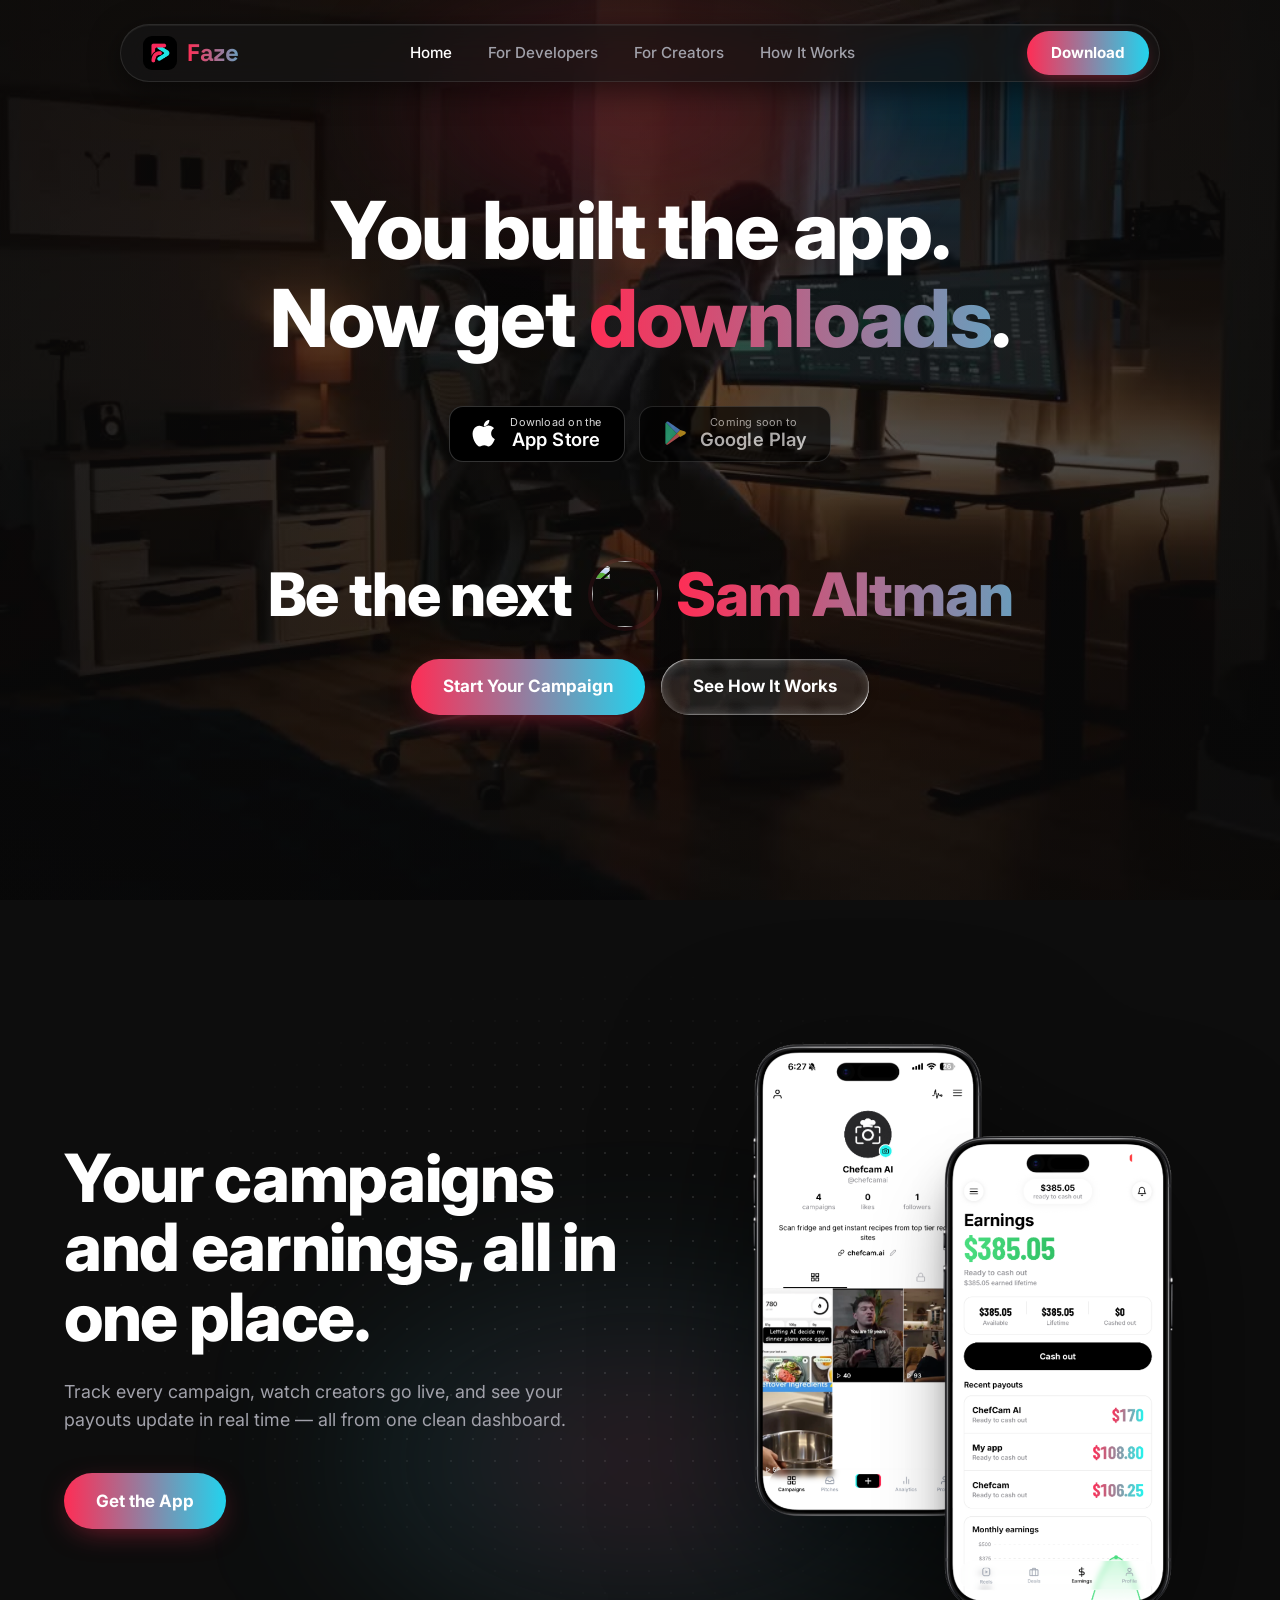
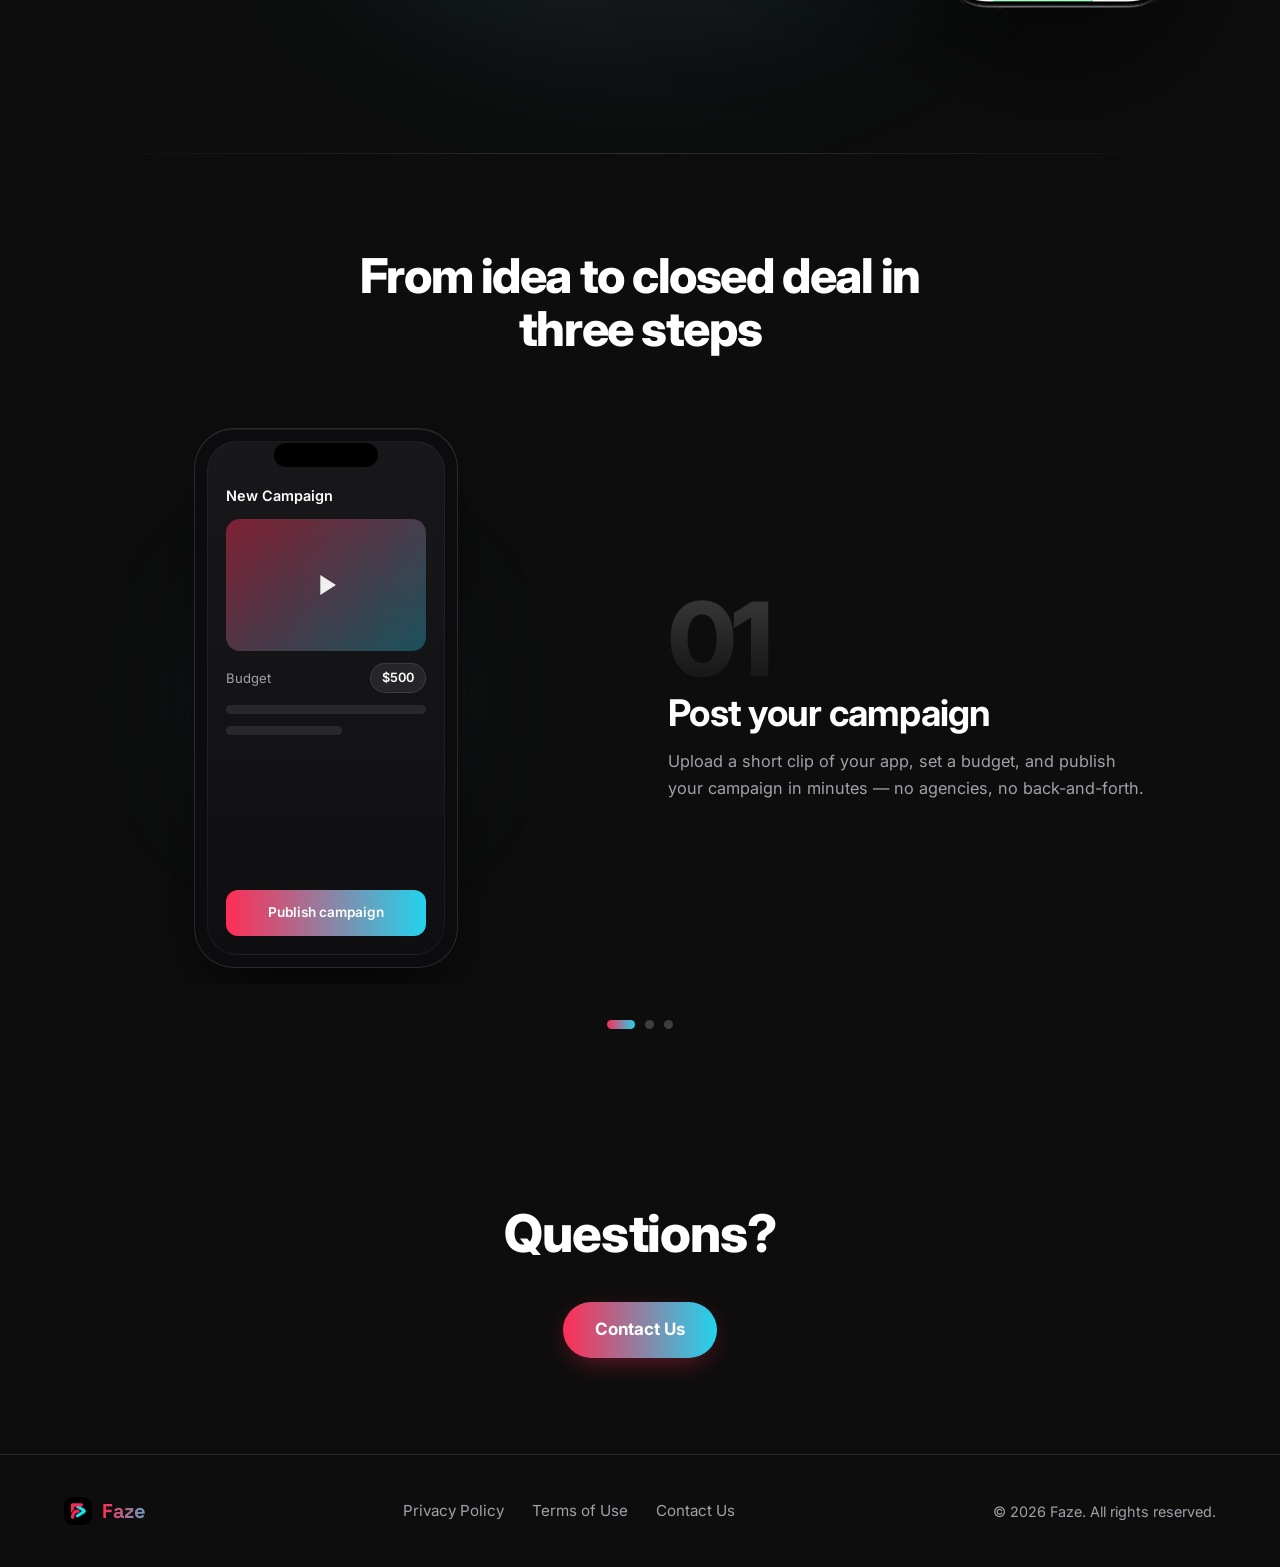
==== commit ac336d93: "Remove stats/marquee and add Contact Us across the site. Add mailto contact button on homepage and f" ====
--- a/index.html
+++ b/index.html
@@ -268,63 +268,17 @@
         </div>
       </section>
 
-      <!-- ===== Section divider ===== -->
-      <div class="container">
-        <div class="section-divider" aria-hidden="true"></div>
-      </div>
-
-      <!-- ===== Stats / social proof ===== -->
-      <section class="stats">
-        <div class="container">
-          <div class="section-head reveal">
-            <h2>Builders and creators are already winning on Faze</h2>
-            <p>
-              Real campaigns, real downloads, real payouts — Faze connects the
-              people who build apps with the people who make them go viral.
-            </p>
-          </div>
-          <div class="stats-grid reveal">
-            <div class="stat">
-              <div class="stat-num gradient-text">10k+</div>
-              <div class="stat-label">Creators on the platform</div>
-            </div>
-            <div class="stat">
-              <div class="stat-num gradient-text">2.4M</div>
-              <div class="stat-label">Downloads driven</div>
-            </div>
-            <div class="stat">
-              <div class="stat-num gradient-text">$480k+</div>
-              <div class="stat-label">Paid out to developers</div>
-            </div>
-            <div class="stat">
-              <div class="stat-num gradient-text">4.9★</div>
-              <div class="stat-label">Average campaign rating</div>
-            </div>
-          </div>
-        </div>
-      </section>
-
-      <!-- ===== Marquee ===== -->
-      <div
-        class="marquee"
-        role="marquee"
-        aria-label="Faze highlights"
-      >
-        <div class="marquee-track gradient-text" aria-hidden="false">
-          <span>Built for vibe coders</span><span>·</span>
-          <span>15% only on closed deals</span><span>·</span>
-          <span>Secure escrow payments</span><span>·</span>
-          <span>No upfront cost</span><span>·</span>
-          <span>Deals come to you</span><span>·</span>
-        </div>
-        <div class="marquee-track gradient-text" aria-hidden="true">
-          <span>Built for vibe coders</span><span>·</span>
-          <span>15% only on closed deals</span><span>·</span>
-          <span>Secure escrow payments</span><span>·</span>
-          <span>No upfront cost</span><span>·</span>
-          <span>Deals come to you</span><span>·</span>
-        </div>
-      </div>
+      <!-- ===== Contact ===== -->
+      <section class="cta-band">
+        <div class="container reveal">
+          <h2>Questions?</h2>
+          <div class="hero-actions">
+            <a href="mailto:fazeappmarketing@gmail.com" class="btn btn-primary"
+              >Contact Us</a
+            >
+          </div>
+        </div>
+      </section>
     </main>
 
     <!-- ===== Footer ===== -->
@@ -334,6 +288,7 @@
         <ul class="footer-links">
           <li><a href="#">Privacy Policy</a></li>
           <li><a href="#">Terms of Use</a></li>
+          <li><a href="mailto:fazeappmarketing@gmail.com">Contact Us</a></li>
         </ul>
         <p class="footer-copy">© 2026 Faze. All rights reserved.</p>
       </div>
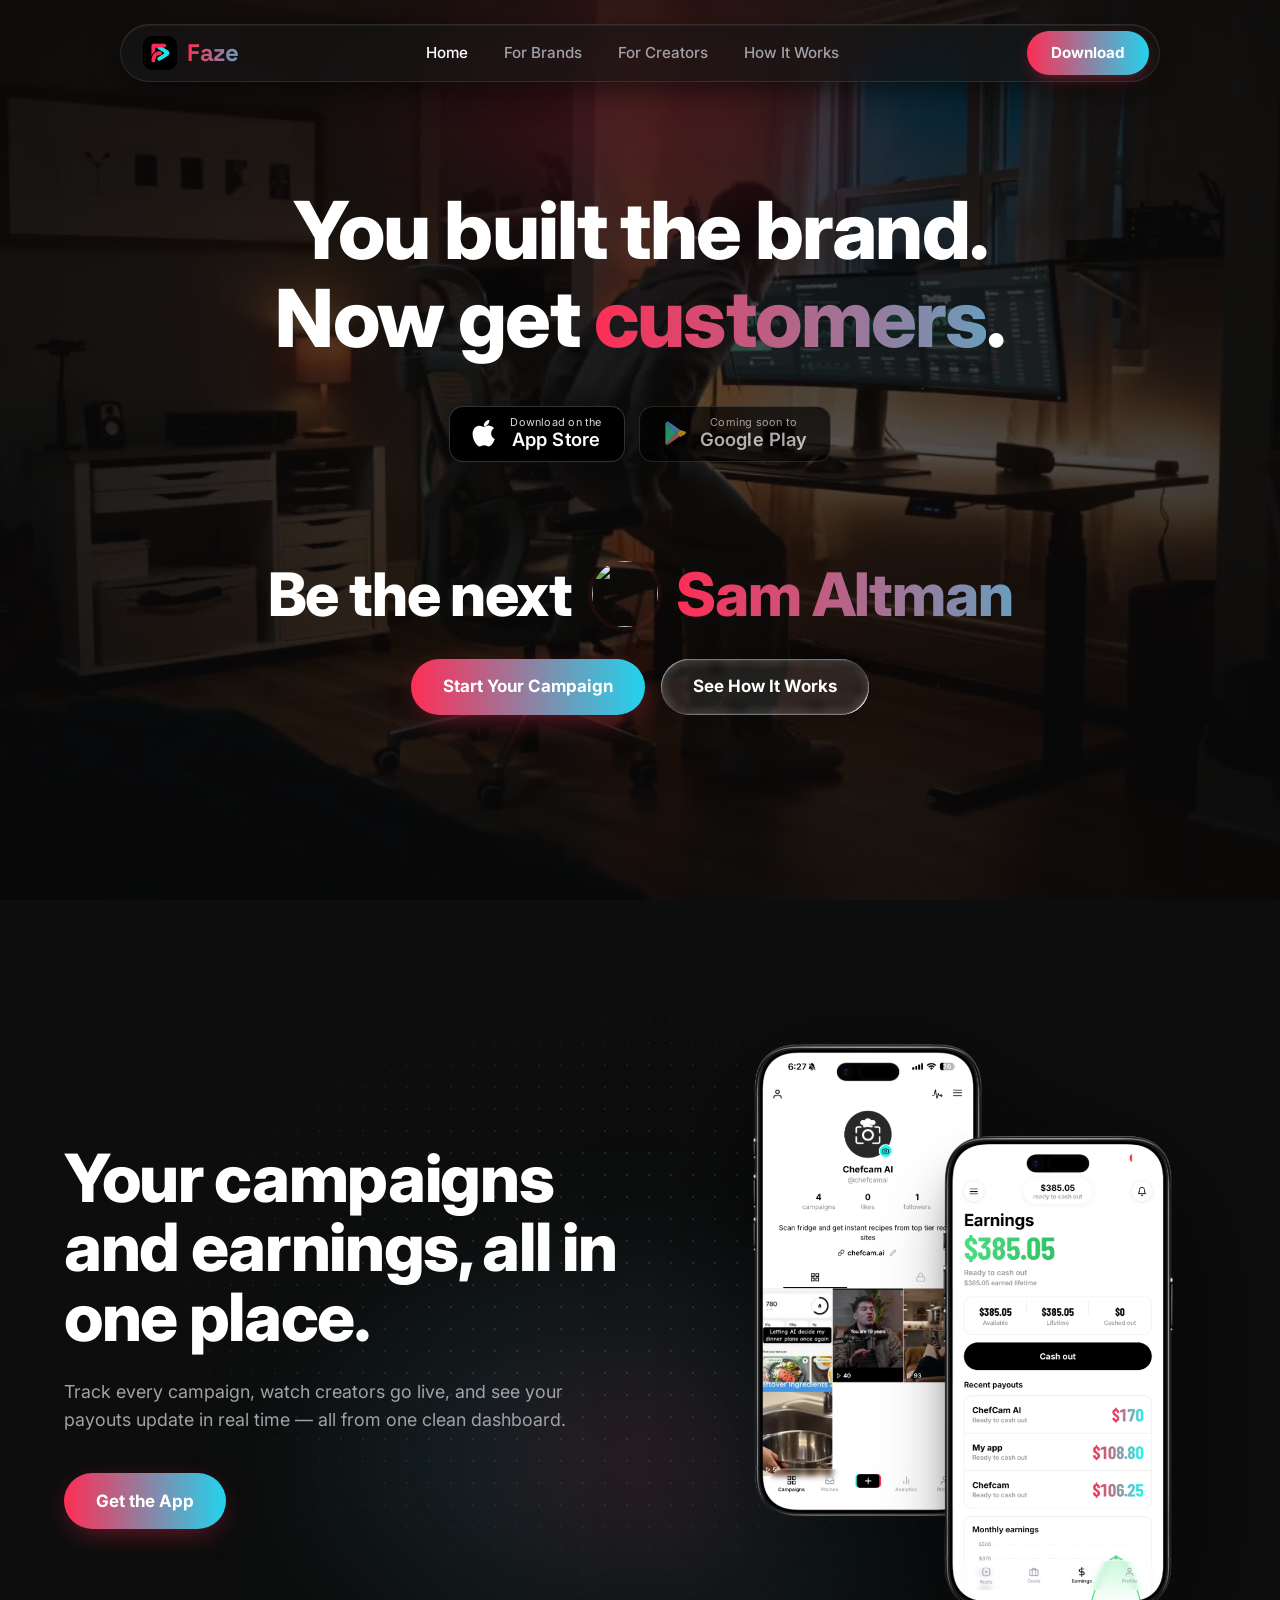
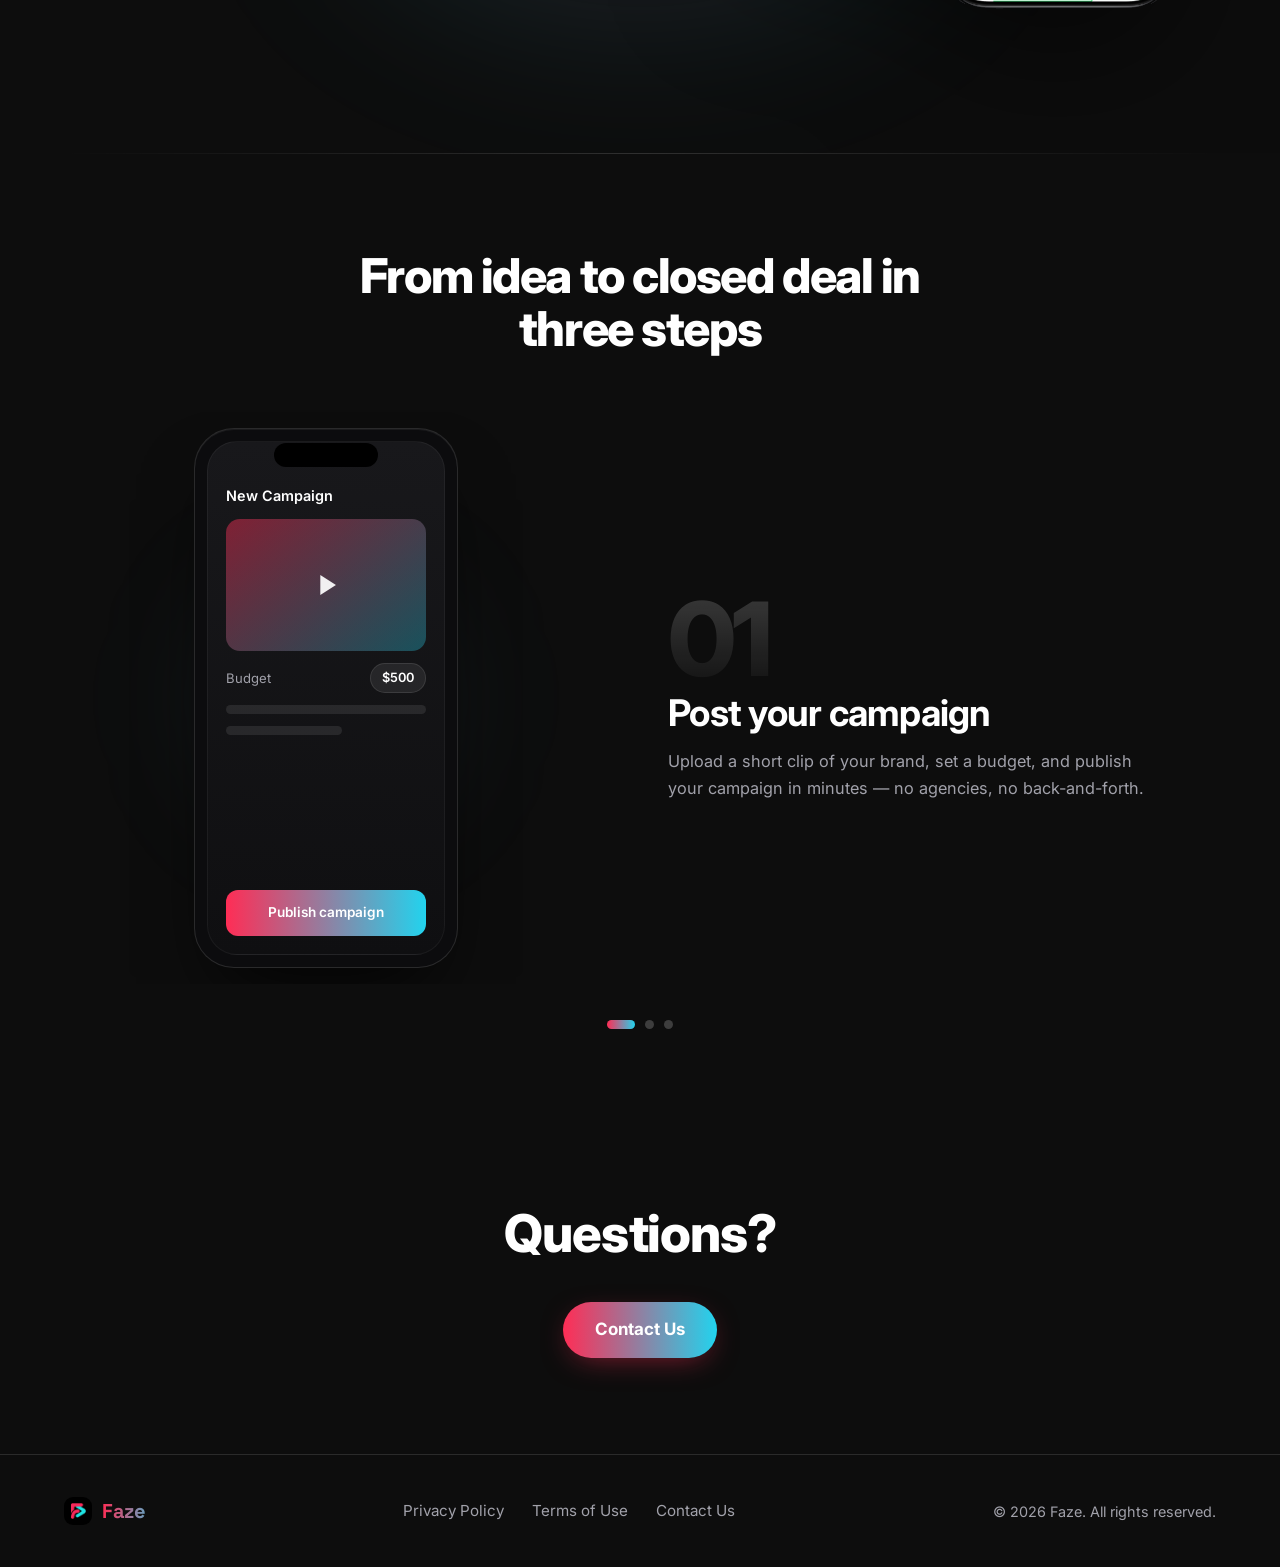
==== commit 03bcec91: "Reposition Faze as a marketplace for any brand, not just apps. Update hero, nav, and page copy so br" ====
--- a/index.html
+++ b/index.html
@@ -3,10 +3,10 @@
   <head>
     <meta charset="UTF-8" />
     <meta name="viewport" content="width=device-width, initial-scale=1" />
-    <title>Faze — The marketplace where developers meet creators</title>
+    <title>Faze — The marketplace where brands meet creators</title>
     <meta
       name="description"
-      content="Faze is the marketplace where app developers meet creators who grow real audiences. Post a campaign, get matched, close the deal."
+      content="Faze is the marketplace where any brand meets creators who grow real audiences. Post a campaign, get matched, close the deal."
     />
     <link rel="preconnect" href="https://fonts.googleapis.com" />
     <link rel="preconnect" href="https://fonts.gstatic.com" crossorigin />
@@ -37,7 +37,7 @@
         <a href="index.html" class="logo"><img src="assets/logo.png" alt="Faze logo" class="logo-mark" /><span class="gradient-text">Faze</span></a>
         <ul class="nav-links">
           <li><a href="index.html" class="active">Home</a></li>
-          <li><a href="for-developers.html">For Developers</a></li>
+          <li><a href="for-developers.html">For Brands</a></li>
           <li><a href="for-creators.html">For Creators</a></li>
           <li><a href="about.html">How It Works</a></li>
         </ul>
@@ -73,8 +73,8 @@
         <div class="hero-glow" aria-hidden="true"></div>
         <div class="container">
           <h1 class="reveal">
-            You built the app.<br />Now get
-            <span class="gradient-text">downloads</span>.
+            You built the brand.<br />Now get
+            <span class="gradient-text">customers</span>.
           </h1>
           <div class="store-badges reveal">
             <a href="https://apps.apple.com/us/app/faze-marketing/id6778672309" class="store-badge" target="_blank" rel="noopener noreferrer" aria-label="Download Faze on the App Store">
@@ -191,7 +191,7 @@
                 <span class="hiw-num" aria-hidden="true">01</span>
                 <h3>Post your campaign</h3>
                 <p>
-                  Upload a short clip of your app, set a budget, and publish
+                  Upload a short clip of your brand, set a budget, and publish
                   your campaign in minutes — no agencies, no back-and-forth.
                 </p>
               </div>
@@ -254,7 +254,7 @@
                 <h3>Close the deal</h3>
                 <p>
                   Confirm the creator, pay securely through escrow, and watch
-                  the downloads roll in once the post goes live.
+                  the customers roll in once the post goes live.
                 </p>
               </div>
             </article>
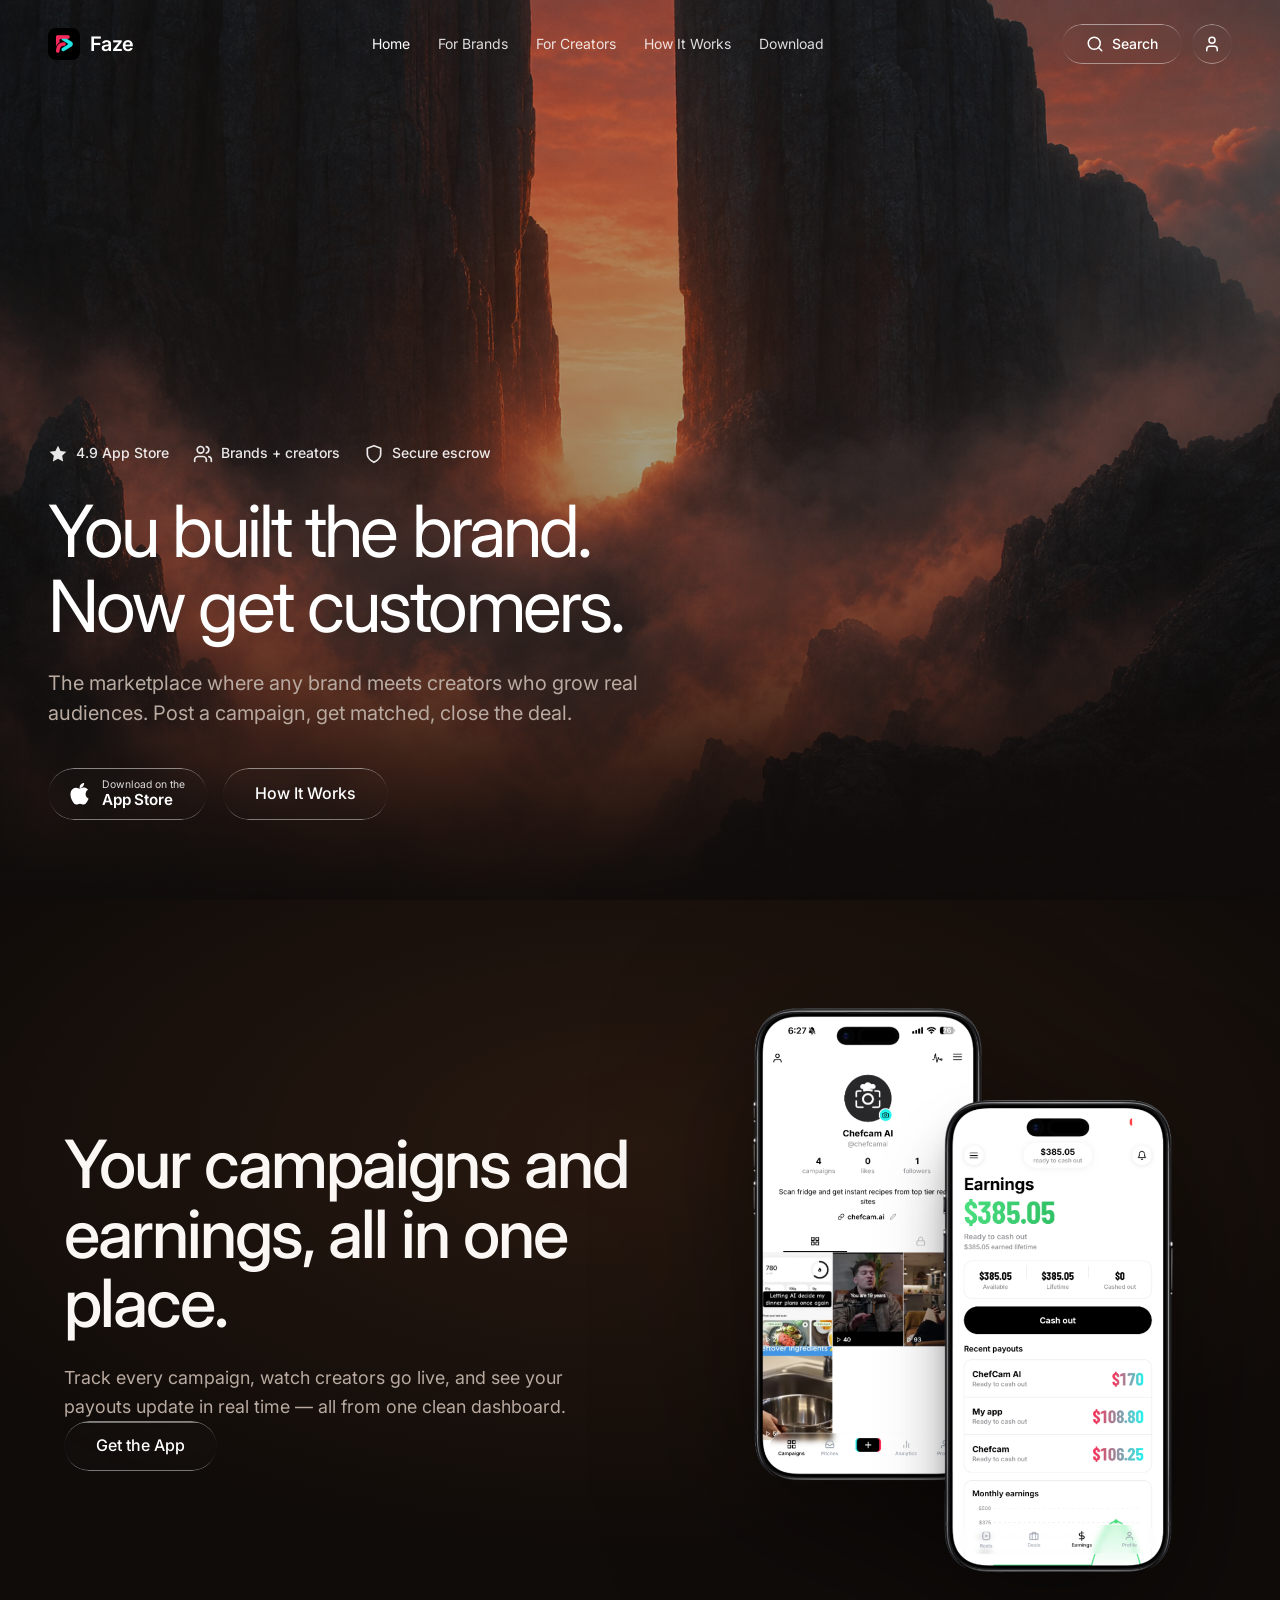
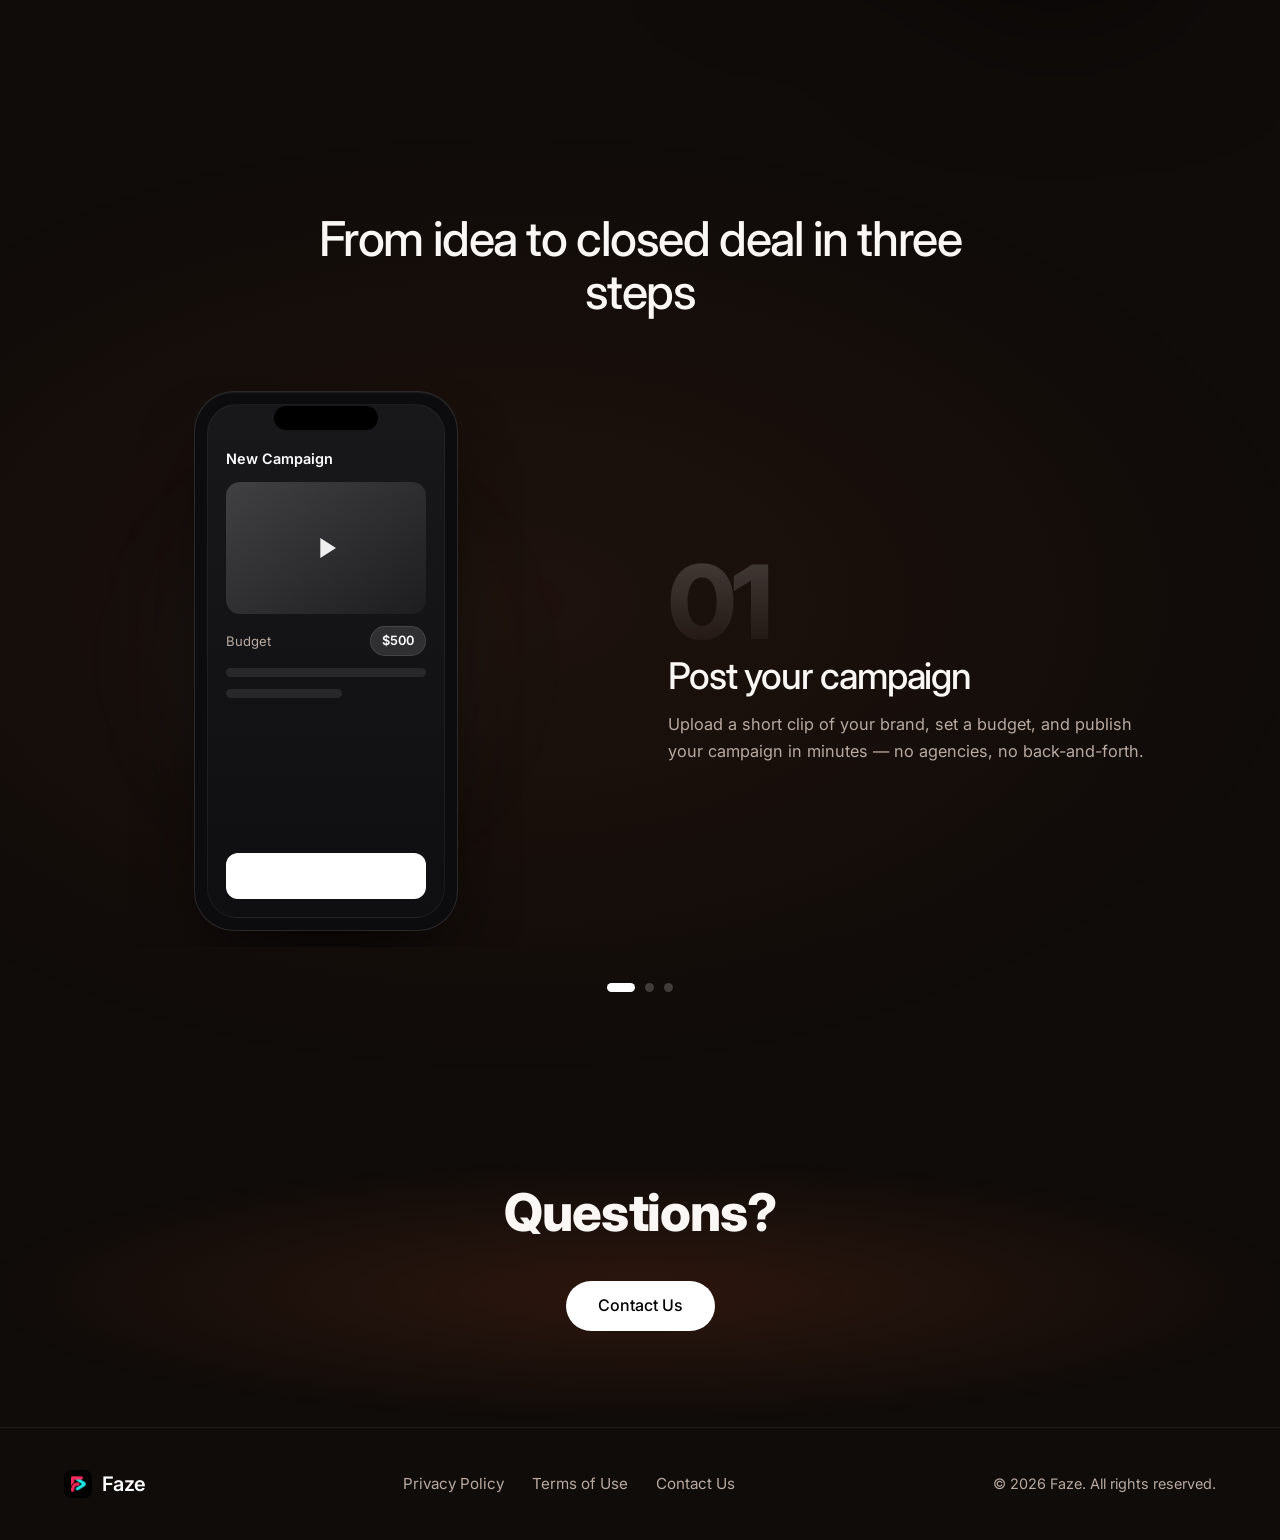
==== commit b150dbe6: "Restyle the site with a cinematic liquid-glass hero and continuous atmosphere. Bring every page onto" ====
--- a/index.html
+++ b/index.html
@@ -11,40 +11,82 @@
     <link rel="preconnect" href="https://fonts.googleapis.com" />
     <link rel="preconnect" href="https://fonts.gstatic.com" crossorigin />
     <link
-      href="https://fonts.googleapis.com/css2?family=Inter:wght@400;500;600;700;800&family=Space+Grotesk:wght@500;600;700&display=swap"
+      href="https://fonts.googleapis.com/css2?family=Inter:wght@300;400;500;600;700&display=swap"
       rel="stylesheet"
     />
     <link rel="icon" type="image/png" href="assets/logo.png" />
     <link rel="stylesheet" href="style.css" />
   </head>
   <body>
-    <!-- Liquid glass distortion filter (used by .btn-liquid-glass) -->
-    <svg class="visually-hidden" aria-hidden="true">
-      <defs>
-        <filter id="container-glass" x="0%" y="0%" width="100%" height="100%" color-interpolation-filters="sRGB">
-          <feTurbulence type="fractalNoise" baseFrequency="0.05 0.05" numOctaves="1" seed="1" result="turbulence" />
-          <feGaussianBlur in="turbulence" stdDeviation="2" result="blurredNoise" />
-          <feDisplacementMap in="SourceGraphic" in2="blurredNoise" scale="70" xChannelSelector="R" yChannelSelector="B" result="displaced" />
-          <feGaussianBlur in="displaced" stdDeviation="4" result="finalBlur" />
-          <feComposite in="finalBlur" in2="finalBlur" operator="over" />
-        </filter>
-      </defs>
-    </svg>
-
-    <!-- ===== Nav ===== -->
-    <header class="nav">
-      <nav class="nav-inner" aria-label="Primary">
-        <a href="index.html" class="logo"><img src="assets/logo.png" alt="Faze logo" class="logo-mark" /><span class="gradient-text">Faze</span></a>
-        <ul class="nav-links">
-          <li><a href="index.html" class="active">Home</a></li>
-          <li><a href="for-developers.html">For Brands</a></li>
-          <li><a href="for-creators.html">For Creators</a></li>
-          <li><a href="about.html">How It Works</a></li>
+    <!-- ===== Cinematic hero (full viewport) ===== -->
+    <div class="cine-hero">
+      <video
+        class="cine-video"
+        autoplay
+        muted
+        loop
+        playsinline
+        aria-hidden="true"
+      >
+        <source
+          src="https://d8j0ntlcm91z4.cloudfront.net/user_38xzZboKViGWJOttwIXH07lWA1P/hf_20260406_094145_4a271a6c-3869-4f1c-8aa7-aeb0cb227994.mp4"
+          type="video/mp4"
+        />
+      </video>
+      <div class="cine-blur-mask" aria-hidden="true"></div>
+
+      <!-- Navbar -->
+      <header class="cine-nav">
+        <a href="index.html" class="cine-logo animate-blur-fade-up" style="animation-delay: 0ms">
+          <img src="assets/logo.png" alt="" class="cine-logo-mark" />
+          <span>Faze</span>
+        </a>
+
+        <ul class="nav-links cine-nav-links" id="nav-links">
+          <li><a href="index.html" class="active animate-blur-fade-up" style="animation-delay: 100ms">Home</a></li>
+          <li><a href="for-developers.html" class="animate-blur-fade-up" style="animation-delay: 150ms">For Brands</a></li>
+          <li><a href="for-creators.html" class="animate-blur-fade-up" style="animation-delay: 200ms">For Creators</a></li>
+          <li><a href="about.html" class="animate-blur-fade-up" style="animation-delay: 250ms">How It Works</a></li>
+          <li><a href="download.html" class="animate-blur-fade-up" style="animation-delay: 300ms">Download</a></li>
+          <li class="cine-mobile-tools">
+            <a href="download.html" class="liquid-glass cine-pill">
+              <svg width="18" height="18" viewBox="0 0 24 24" fill="none" stroke="currentColor" stroke-width="2" stroke-linecap="round" stroke-linejoin="round" aria-hidden="true"><circle cx="11" cy="11" r="8"/><path d="m21 21-4.3-4.3"/></svg>
+              Search
+            </a>
+            <a
+              href="https://apps.apple.com/us/app/faze-marketing/id6778672309"
+              class="liquid-glass cine-icon-btn"
+              target="_blank"
+              rel="noopener noreferrer"
+              aria-label="Get the app"
+            >
+              <svg width="18" height="18" viewBox="0 0 24 24" fill="none" stroke="currentColor" stroke-width="2" stroke-linecap="round" stroke-linejoin="round" aria-hidden="true"><path d="M19 21v-2a4 4 0 0 0-4-4H9a4 4 0 0 0-4 4v2"/><circle cx="12" cy="7" r="4"/></svg>
+            </a>
+          </li>
         </ul>
-        <div class="nav-right">
-          <a href="https://apps.apple.com/us/app/faze-marketing/id6778672309" class="nav-cta" target="_blank" rel="noopener noreferrer">Download</a>
+
+        <div class="cine-nav-right">
+          <a
+            href="download.html"
+            class="liquid-glass cine-pill animate-blur-fade-up"
+            style="animation-delay: 350ms"
+          >
+            <svg width="18" height="18" viewBox="0 0 24 24" fill="none" stroke="currentColor" stroke-width="2" stroke-linecap="round" stroke-linejoin="round" aria-hidden="true"><circle cx="11" cy="11" r="8"/><path d="m21 21-4.3-4.3"/></svg>
+            Search
+          </a>
+          <a
+            href="https://apps.apple.com/us/app/faze-marketing/id6778672309"
+            class="liquid-glass cine-icon-btn animate-blur-fade-up"
+            style="animation-delay: 400ms"
+            target="_blank"
+            rel="noopener noreferrer"
+            aria-label="Get the app"
+          >
+            <svg width="18" height="18" viewBox="0 0 24 24" fill="none" stroke="currentColor" stroke-width="2" stroke-linecap="round" stroke-linejoin="round" aria-hidden="true"><path d="M19 21v-2a4 4 0 0 0-4-4H9a4 4 0 0 0-4 4v2"/><circle cx="12" cy="7" r="4"/></svg>
+          </a>
           <button
-            class="hamburger"
+            class="liquid-glass cine-icon-btn hamburger animate-blur-fade-up"
+            style="animation-delay: 350ms"
             aria-label="Toggle navigation menu"
             aria-expanded="false"
             aria-controls="nav-links"
@@ -52,86 +94,67 @@
             <span></span><span></span><span></span>
           </button>
         </div>
-      </nav>
-    </header>
-
-    <main>
-      <!-- ===== Hero ===== -->
-      <section class="hero hero-video">
-        <video
-          class="hero-video-bg"
-          autoplay
-          muted
-          loop
-          playsinline
-          poster="assets/hero-poster.jpg"
-          aria-hidden="true"
-        >
-          <source src="assets/hero.mp4" type="video/mp4" />
-        </video>
-        <div class="hero-scrim" aria-hidden="true"></div>
-        <div class="hero-glow" aria-hidden="true"></div>
-        <div class="container">
-          <h1 class="reveal">
-            You built the brand.<br />Now get
-            <span class="gradient-text">customers</span>.
-          </h1>
-          <div class="store-badges reveal">
-            <a href="https://apps.apple.com/us/app/faze-marketing/id6778672309" class="store-badge" target="_blank" rel="noopener noreferrer" aria-label="Download Faze on the App Store">
-              <svg viewBox="0 0 24 24" fill="currentColor" aria-hidden="true"><path d="M17.05 12.04c-.03-3.07 2.5-4.54 2.62-4.62-1.43-2.09-3.65-2.38-4.44-2.41-1.89-.19-3.69 1.11-4.65 1.11-.96 0-2.44-1.08-4.02-1.05-2.07.03-3.98 1.2-5.04 3.06-2.15 3.73-.55 9.25 1.54 12.28 1.02 1.48 2.24 3.15 3.83 3.09 1.54-.06 2.12-.99 3.98-.99 1.86 0 2.38.99 4.01.96 1.66-.03 2.71-1.51 3.72-3 1.17-1.72 1.66-3.39 1.68-3.48-.04-.02-3.22-1.24-3.26-4.9zM14.13 3.78c.85-1.03 1.42-2.46 1.26-3.88-1.22.05-2.7.81-3.58 1.84-.79.91-1.48 2.37-1.29 3.76 1.36.11 2.75-.69 3.61-1.72z"/></svg>
-              <span>
-                <small>Download on the</small>
-                <strong>App Store</strong>
+      </header>
+
+      <!-- Hero content pinned to bottom -->
+      <div class="cine-content">
+        <div class="cine-content-inner">
+          <div class="cine-copy" id="cine-slide" data-slide="0">
+            <div class="cine-meta animate-blur-fade-up" style="animation-delay: 300ms">
+              <span class="cine-meta-item">
+                <svg width="16" height="16" viewBox="0 0 24 24" fill="currentColor" aria-hidden="true"><path d="M12 2l3.09 6.26L22 9.27l-5 4.87 1.18 6.88L12 17.77l-6.18 3.25L7 14.14 2 9.27l6.91-1.01L12 2z"/></svg>
+                <span data-meta="rating">4.9 App Store</span>
               </span>
-            </a>
-            <span class="store-badge store-badge--soon" aria-label="Faze on Google Play coming soon">
-              <svg viewBox="0 0 24 24" aria-hidden="true"><path fill="#34d399" d="M3.6 2.27a1.5 1.5 0 0 0-.6 1.2v17.06c0 .47.22.9.6 1.2l9.6-9.73-9.6-9.73z"/><path fill="#60a5fa" d="M3.6 2.27 13.2 12l3.06-3.1L5.3 1.3a1.5 1.5 0 0 0-1.7.97z"/><path fill="#f87171" d="M3.6 21.73c.47.37 1.13.42 1.7.1l10.96-7.6L13.2 12l-9.6 9.73z"/><path fill="#fbbf24" d="m16.26 8.9-3.06 3.1 3.06 3.1 4.2-2.42a1.5 1.5 0 0 0 0-2.56l-4.2-1.22z"/></svg>
-              <span>
-                <small>Coming soon to</small>
-                <strong>Google Play</strong>
+              <span class="cine-meta-item">
+                <svg width="16" height="16" viewBox="0 0 24 24" fill="none" stroke="currentColor" stroke-width="2" stroke-linecap="round" stroke-linejoin="round" aria-hidden="true"><path d="M16 21v-2a4 4 0 0 0-4-4H6a4 4 0 0 0-4 4v2"/><circle cx="9" cy="7" r="4"/><path d="M22 21v-2a4 4 0 0 0-3-3.87"/><path d="M16 3.13a4 4 0 0 1 0 7.75"/></svg>
+                <span data-meta="time">Brands + creators</span>
               </span>
-            </span>
-          </div>
-
-          <div class="aspire-onhero reveal">
-            <h2 class="aspire-headline">
-            Be the next
-            <span class="aspire-rotator" id="aspire-rotator">
-              <span class="aspire-avatar" aria-hidden="true"><img class="aspire-logo" src="https://is1-ssl.mzstatic.com/image/thumb/Purple211/v4/e7/f6/e3/e7f6e3fb-8e24-ba31-03ff-aba23d60841f/AppIcon-0-0-1x_U007epad-0-0-0-1-0-P3-85-220.png/512x512bb.jpg" alt="" /></span>
-              <span class="aspire-name gradient-text">Sam Altman</span>
-            </span>
-          </h2>
-
-            <div class="hero-actions">
-              <a href="download.html" class="btn btn-primary">Start Your Campaign</a>
-              <a href="about.html" class="btn btn-liquid-glass">
-                <span class="liquid-glass-shadow" aria-hidden="true"></span>
-                <span class="liquid-glass-blur" aria-hidden="true"></span>
-                <span class="liquid-glass-label">See How It Works</span>
+              <span class="cine-meta-item">
+                <svg width="16" height="16" viewBox="0 0 24 24" fill="none" stroke="currentColor" stroke-width="2" stroke-linecap="round" stroke-linejoin="round" aria-hidden="true"><path d="M12 22s8-4 8-10V5l-8-3-8 3v7c0 6 8 10 8 10z"/></svg>
+                <span data-meta="date">Secure escrow</span>
+              </span>
+            </div>
+
+            <h1 class="cine-title animate-blur-fade-up" style="animation-delay: 400ms" data-meta="title">
+              You built the brand.<br />Now get customers.
+            </h1>
+
+            <p class="cine-desc animate-blur-fade-up" style="animation-delay: 500ms" data-meta="desc">
+              The marketplace where any brand meets creators who grow real
+              audiences. Post a campaign, get matched, close the deal.
+            </p>
+
+            <div class="cine-actions">
+              <a
+                href="https://apps.apple.com/us/app/faze-marketing/id6778672309"
+                class="liquid-glass cine-btn-glass store-badge--glass animate-blur-fade-up"
+                style="animation-delay: 600ms"
+                target="_blank"
+                rel="noopener noreferrer"
+                aria-label="Download on the App Store"
+              >
+                <svg viewBox="0 0 24 24" fill="currentColor" aria-hidden="true"><path d="M17.05 12.04c-.03-3.07 2.5-4.54 2.62-4.62-1.43-2.09-3.65-2.38-4.44-2.41-1.89-.19-3.69 1.11-4.65 1.11-.96 0-2.44-1.08-4.02-1.05-2.07.03-3.98 1.2-5.04 3.06-2.15 3.73-.55 9.25 1.54 12.28 1.02 1.48 2.24 3.15 3.83 3.09 1.54-.06 2.12-.99 3.98-.99 1.86 0 2.38.99 4.01.96 1.66-.03 2.71-1.51 3.72-3 1.17-1.72 1.66-3.39 1.68-3.48-.04-.02-3.22-1.24-3.26-4.9zM14.13 3.78c.85-1.03 1.42-2.46 1.26-3.88-1.22.05-2.7.81-3.58 1.84-.79.91-1.48 2.37-1.29 3.76 1.36.11 2.75-.69 3.61-1.72z"/></svg>
+                <span>
+                  <small>Download on the</small>
+                  <strong>App Store</strong>
+                </span>
+              </a>
+              <a
+                href="about.html"
+                class="liquid-glass cine-btn-glass animate-blur-fade-up"
+                style="animation-delay: 700ms"
+              >
+                How It Works
               </a>
             </div>
           </div>
         </div>
-      </section>
-
-      <!-- ===== App showcase ===== -->
-      <section class="showcase">
-        <div class="showcase-dots" aria-hidden="true"></div>
-        <div class="showcase-glow" aria-hidden="true"></div>
-        <div class="showcase-meteors" aria-hidden="true">
-          <span class="meteor" style="left: 8%; animation-delay: 0.1s; animation-duration: 5s"></span>
-          <span class="meteor" style="left: 16%; animation-delay: 1.4s; animation-duration: 7s"></span>
-          <span class="meteor" style="left: 23%; animation-delay: 0.6s; animation-duration: 4s"></span>
-          <span class="meteor" style="left: 31%; animation-delay: 2.1s; animation-duration: 6s"></span>
-          <span class="meteor" style="left: 39%; animation-delay: 0.3s; animation-duration: 8s"></span>
-          <span class="meteor" style="left: 47%; animation-delay: 1.8s; animation-duration: 5s"></span>
-          <span class="meteor" style="left: 55%; animation-delay: 0.9s; animation-duration: 6.5s"></span>
-          <span class="meteor" style="left: 63%; animation-delay: 2.6s; animation-duration: 4.5s"></span>
-          <span class="meteor" style="left: 71%; animation-delay: 0.4s; animation-duration: 7.5s"></span>
-          <span class="meteor" style="left: 79%; animation-delay: 1.2s; animation-duration: 5.5s"></span>
-          <span class="meteor" style="left: 87%; animation-delay: 2.3s; animation-duration: 6s"></span>
-          <span class="meteor" style="left: 95%; animation-delay: 0.7s; animation-duration: 8s"></span>
-        </div>
+      </div>
+    </div>
+
+    <main>
+      <!-- ===== Showcase ===== -->
+      <section class="showcase scene-bg scene-bg--mist">
         <div class="container showcase-split">
           <div class="showcase-copy reveal">
             <h2>Your campaigns and earnings, all in one place.</h2>
@@ -139,25 +162,22 @@
               Track every campaign, watch creators go live, and see your payouts
               update in real time — all from one clean dashboard.
             </p>
-            <a href="download.html" class="btn btn-primary">Get the App</a>
+            <a href="download.html" class="liquid-glass cine-btn-glass">Get the App</a>
           </div>
           <div class="showcase-frame reveal">
             <img
               src="assets/app-mockup.png"
-              alt="The Faze app shown on two phones — a campaign feed and an earnings screen with $385.05 in payouts"
+              alt="The Faze app shown on two phones — a campaign feed and an earnings screen"
               loading="lazy"
             />
           </div>
         </div>
       </section>
 
-      <!-- ===== Section divider ===== -->
-      <div class="container">
-        <div class="section-divider" aria-hidden="true"></div>
-      </div>
-
-      <!-- ===== How it works (step carousel) ===== -->
-      <section class="hiw" id="hiw">
+      <!-- divider removed for seamless scene blend -->
+
+      <!-- ===== How it works ===== -->
+      <section class="hiw scene-bg scene-bg--canyon" id="hiw">
         <div class="container">
           <div class="section-head reveal">
             <h2>From idea to closed deal in three steps</h2>
@@ -166,7 +186,6 @@
 
         <div class="hiw-carousel" id="hiw-carousel">
           <div class="hiw-track">
-            <!-- Step 01 -->
             <article class="hiw-slide" id="hiw-slide-0">
               <div class="hiw-visual">
                 <div class="phone">
@@ -197,7 +216,6 @@
               </div>
             </article>
 
-            <!-- Step 02 -->
             <article class="hiw-slide hiw-slide--reverse" id="hiw-slide-1">
               <div class="hiw-visual">
                 <div class="phone">
@@ -233,7 +251,6 @@
               </div>
             </article>
 
-            <!-- Step 03 -->
             <article class="hiw-slide" id="hiw-slide-2">
               <div class="hiw-visual">
                 <div class="phone">
@@ -268,23 +285,22 @@
         </div>
       </section>
 
-      <!-- ===== Contact ===== -->
-      <section class="cta-band">
+      <section class="cta-band scene-bg scene-bg--glow">
         <div class="container reveal">
           <h2>Questions?</h2>
           <div class="hero-actions">
-            <a href="mailto:fazeappmarketing@gmail.com" class="btn btn-primary"
-              >Contact Us</a
-            >
+            <a href="mailto:fazeappmarketing@gmail.com" class="cine-btn-solid">Contact Us</a>
           </div>
         </div>
       </section>
     </main>
 
-    <!-- ===== Footer ===== -->
     <footer class="footer">
       <div class="container footer-inner">
-        <a href="index.html" class="logo"><img src="assets/logo.png" alt="Faze logo" class="logo-mark" /><span class="gradient-text">Faze</span></a>
+        <a href="index.html" class="logo">
+          <img src="assets/logo.png" alt="Faze logo" class="logo-mark" />
+          <span>Faze</span>
+        </a>
         <ul class="footer-links">
           <li><a href="#">Privacy Policy</a></li>
           <li><a href="#">Terms of Use</a></li>
--- a/style.css
+++ b/style.css
@@ -1,33 +1,30 @@
 /* ============================================================
    Faze — shared styles
-   Design system + MagicUI effects ported to vanilla CSS
+   Cinematic black + liquid glass theme
    ============================================================ */
 
 :root {
-  /* Dark theme */
-  --bg: #0d0d0d;
-  /* translucent so the ambient body glow shows through elevated sections */
-  --bg-elevated: rgba(255, 255, 255, 0.022);
-  --card: #1a1a1a;
-  --border: #2a2a2a;
-  --text: #ffffff;
-  --muted: #a1a1aa;
-  --ring: #ffffff;
-  --grad-from: #ff2d55;
-  --grad-to: #22d3ee;
-  /* gradient text endpoint — vivid cyan reads fine on dark */
-  --grad-to-text: #22d3ee;
-  --gradient: linear-gradient(90deg, #ff2d55, #22d3ee);
-  /* soft shadows */
-  --shadow-sm: 0 1px 2px 0 rgba(0, 0, 0, 0.4);
-  --shadow: 0 1px 3px 0 rgba(0, 0, 0, 0.5);
-  --shadow-lg: 0 20px 50px -25px rgba(0, 0, 0, 0.9);
-  --shadow-xl: 0 30px 60px -20px rgba(0, 0, 0, 0.9);
+  /* Warm dusk — softer than pure black */
+  --bg: #1c1714;
+  --bg-elevated: #241e1a;
+  --card: rgba(255, 245, 235, 0.045);
+  --border: rgba(255, 230, 210, 0.12);
+  --text: #faf7f5;
+  --muted: #b8aaa0;
+  --ring: #f5e6d8;
+  --grad-from: #ffffff;
+  --grad-to: #f0e0d0;
+  --grad-to-text: #ffffff;
+  --gradient: linear-gradient(90deg, #fff, #f0e0d0);
+  --shadow-sm: 0 1px 2px 0 rgba(0, 0, 0, 0.25);
+  --shadow: 0 1px 3px 0 rgba(0, 0, 0, 0.3);
+  --shadow-lg: 0 20px 50px -25px rgba(40, 20, 10, 0.5);
+  --shadow-xl: 0 30px 60px -20px rgba(40, 20, 10, 0.55);
   --maxw: 1200px;
-  --nav-h: 72px;
-  /* z-index scale */
+  --nav-h: 80px;
   --z-nav: 50;
   --z-overlay: 40;
+  --glow: rgba(255, 130, 60, 0.16);
 }
 
 /* ---------- Reset ---------- */
@@ -45,30 +42,37 @@
 
 body {
   margin: 0;
-  background-color: var(--bg);
-  /* ambient brand glows — keeps the dark theme but adds color depth */
-  background-image: radial-gradient(
-      ellipse 55% 45% at 12% 4%,
-      rgba(255, 45, 85, 0.14),
-      transparent 55%
-    ),
-    radial-gradient(
-      ellipse 50% 45% at 88% 10%,
-      rgba(34, 211, 238, 0.12),
-      transparent 55%
-    ),
-    radial-gradient(
-      ellipse 65% 50% at 50% 96%,
-      rgba(168, 85, 247, 0.1),
-      transparent 65%
-    );
-  background-attachment: fixed;
+  background-color: #100c0a;
+  background-image: none;
   color: var(--text);
   font-family: "Inter", system-ui, -apple-system, sans-serif;
   font-size: 17px;
   line-height: 1.6;
+  font-weight: 400;
   -webkit-font-smoothing: antialiased;
   overflow-x: hidden;
+  position: relative;
+}
+
+/* One continuous cinematic sky behind the whole site — no section seams */
+body::before {
+  content: "";
+  position: fixed;
+  inset: 0;
+  z-index: -1;
+  pointer-events: none;
+  background-color: #100c0a;
+  background-image:
+    linear-gradient(
+      180deg,
+      rgba(16, 12, 10, 0.25) 0%,
+      rgba(16, 12, 10, 0.35) 40%,
+      rgba(16, 12, 10, 0.55) 100%
+    ),
+    url("assets/section-bg-mist.png");
+  background-size: cover;
+  background-position: center top;
+  background-repeat: no-repeat;
 }
 
 img {
@@ -149,20 +153,14 @@
   flex: none;
 }
 
-/* ---------- Gradient text (MagicUI: animated-gradient-text) ---------- */
+/* ---------- Gradient text (subtle white now) ---------- */
 .gradient-text {
-  background: linear-gradient(
-    90deg,
-    var(--grad-from),
-    var(--grad-to-text),
-    var(--grad-from)
-  );
-  background-size: 300% 100%;
-  -webkit-background-clip: text;
-  background-clip: text;
-  -webkit-text-fill-color: transparent;
-  color: transparent;
-  animation: gradient-shift 6s linear infinite;
+  background: none;
+  -webkit-background-clip: unset;
+  background-clip: unset;
+  -webkit-text-fill-color: unset;
+  color: var(--text);
+  animation: none;
 }
 
 @keyframes gradient-shift {
@@ -171,22 +169,83 @@
   }
 }
 
+/* ---------- Liquid glass ---------- */
+.liquid-glass {
+  position: relative;
+  overflow: hidden;
+  background: rgba(255, 255, 255, 0.01);
+  background-blend-mode: luminosity;
+  -webkit-backdrop-filter: blur(4px);
+  backdrop-filter: blur(4px);
+  border: none;
+  box-shadow: inset 0 1px 1px rgba(255, 255, 255, 0.1);
+  color: #fff;
+}
+
+.liquid-glass::before {
+  content: "";
+  position: absolute;
+  inset: 0;
+  border-radius: inherit;
+  padding: 1.4px;
+  background: linear-gradient(
+    180deg,
+    rgba(255, 255, 255, 0.45) 0%,
+    rgba(255, 255, 255, 0.15) 20%,
+    rgba(255, 255, 255, 0) 40%,
+    rgba(255, 255, 255, 0) 60%,
+    rgba(255, 255, 255, 0.15) 80%,
+    rgba(255, 255, 255, 0.45) 100%
+  );
+  -webkit-mask: linear-gradient(#fff 0 0) content-box, linear-gradient(#fff 0 0);
+  -webkit-mask-composite: xor;
+  mask: linear-gradient(#fff 0 0) content-box, linear-gradient(#fff 0 0);
+  mask-composite: exclude;
+  pointer-events: none;
+}
+
+/* ---------- Blur fade up ---------- */
+/* No filter:blur — Safari leaves residual blur on text/nav */
+@keyframes blurFadeUp {
+  from {
+    opacity: 0;
+    transform: translateY(28px);
+  }
+  to {
+    opacity: 1;
+    transform: translateY(0);
+  }
+}
+
+.animate-blur-fade-up {
+  opacity: 0;
+  animation: blurFadeUp 0.9s ease-out forwards;
+}
+
+@media (prefers-reduced-motion: reduce) {
+  .animate-blur-fade-up {
+    opacity: 1;
+    animation: none;
+    transform: none;
+  }
+}
+
 /* ---------- Buttons ---------- */
 .btn {
   display: inline-flex;
   align-items: center;
   justify-content: center;
   gap: 10px;
-  height: 56px;
-  padding-inline: 32px;
+  height: 52px;
+  padding-inline: 28px;
   border-radius: 999px;
-  font-weight: 700;
-  font-size: 1.0625rem;
+  font-weight: 500;
+  font-size: 1rem;
   font-family: inherit;
   cursor: pointer;
   border: none;
   white-space: nowrap;
-  transition: transform 0.2s ease, box-shadow 0.25s ease, opacity 0.2s ease;
+  transition: background 0.2s ease, transform 0.2s ease, opacity 0.2s ease;
 }
 
 .btn:focus-visible {
@@ -194,71 +253,62 @@
   outline-offset: 3px;
 }
 
-/* Primary = gradient pill with MagicUI shimmer */
-.btn-primary {
-  position: relative;
-  isolation: isolate;
-  color: #fff;
-  background: var(--gradient);
-  overflow: hidden;
-  box-shadow: 0 8px 30px -10px rgba(255, 45, 85, 0.55);
-}
-
-.btn-primary:hover {
-  transform: translateY(-2px);
-  box-shadow: 0 14px 40px -10px rgba(34, 211, 238, 0.6);
-}
-
-.btn-primary:active {
-  transform: translateY(0);
-}
-
-/* Shimmer sweep (MagicUI: shimmer-button) */
+.btn-primary,
+.cine-btn-solid {
+  color: #000;
+  background: #fff;
+  box-shadow: none;
+}
+
+.btn-primary:hover,
+.cine-btn-solid:hover {
+  background: #e5e5e5;
+  transform: none;
+  box-shadow: none;
+}
+
 .btn-primary::before {
-  content: "";
-  position: absolute;
-  inset: 0;
-  z-index: -1;
-  background: linear-gradient(
-    115deg,
-    transparent 30%,
-    rgba(255, 255, 255, 0.55) 50%,
-    transparent 70%
-  );
-  transform: translateX(-100%);
-  animation: shimmer-slide 3s linear infinite;
-}
-
-@keyframes shimmer-slide {
-  to {
-    transform: translateX(100%);
-  }
-}
-
-/* Secondary = outlined pill */
+  display: none;
+}
+
 .btn-secondary {
   color: var(--text);
-  background: rgba(255, 255, 255, 0.04);
-  border: 1px solid var(--border);
+  background: rgba(255, 255, 255, 0.01);
+  border: none;
+  box-shadow: inset 0 1px 1px rgba(255, 255, 255, 0.1);
+  -webkit-backdrop-filter: blur(4px);
+  backdrop-filter: blur(4px);
 }
 
 .btn-secondary:hover {
-  background: rgba(255, 255, 255, 0.08);
-  border-color: #3a3a3a;
-  transform: translateY(-2px);
-}
-
-/* Liquid glass = frosted, light-bending pill (21st.dev liquid-glass-button) */
+  background: rgba(255, 255, 255, 0.06);
+  transform: none;
+}
+
+.cine-btn-solid {
+  display: inline-flex;
+  align-items: center;
+  justify-content: center;
+  gap: 10px;
+  height: auto;
+  padding: 12px 32px;
+  border-radius: 999px;
+  font-weight: 500;
+  font-size: 1rem;
+  text-decoration: none;
+}
+
+/* Liquid glass = frosted pill (legacy class kept) */
 .btn-liquid-glass {
   position: relative;
   isolation: isolate;
-  background: rgba(255, 255, 255, 0.03);
+  background: rgba(255, 255, 255, 0.01);
   color: var(--text);
   transition: transform 0.3s ease;
 }
 
 .btn-liquid-glass:hover {
-  transform: scale(1.05);
+  transform: scale(1.02);
 }
 
 .btn-liquid-glass:active {
@@ -271,33 +321,17 @@
   z-index: 0;
   border-radius: inherit;
   pointer-events: none;
-  box-shadow:
-    0 0 8px rgba(0, 0, 0, 0.03),
-    0 2px 6px rgba(0, 0, 0, 0.08),
-    inset 3px 3px 0.5px -3.5px rgba(255, 255, 255, 0.09),
-    inset -3px -3px 0.5px -3.5px rgba(255, 255, 255, 0.85),
-    inset 1px 1px 1px -0.5px rgba(255, 255, 255, 0.6),
-    inset -1px -1px 1px -0.5px rgba(255, 255, 255, 0.6),
-    inset 0 0 6px 6px rgba(255, 255, 255, 0.12),
-    inset 0 0 2px 2px rgba(255, 255, 255, 0.06),
-    0 0 12px rgba(0, 0, 0, 0.15);
+  box-shadow: inset 0 1px 1px rgba(255, 255, 255, 0.1);
 }
 
 .liquid-glass-blur {
   position: absolute;
   inset: 0;
   z-index: -1;
-  isolation: isolate;
   border-radius: inherit;
   overflow: hidden;
-  backdrop-filter: url(#container-glass);
-  -webkit-backdrop-filter: blur(6px);
-}
-
-@supports (backdrop-filter: url(#container-glass)) {
-  .liquid-glass-blur {
-    -webkit-backdrop-filter: url(#container-glass);
-  }
+  -webkit-backdrop-filter: blur(4px);
+  backdrop-filter: blur(4px);
 }
 
 .liquid-glass-label {
@@ -376,90 +410,92 @@
   letter-spacing: 0.01em;
 }
 
-/* ---------- Navbar (floating glassmorphism pill) ---------- */
+/* ---------- Navbar (inner pages — cinematic flat bar) ---------- */
 .nav {
   position: fixed;
   top: 0;
   left: 0;
   right: 0;
   z-index: var(--z-nav);
-  padding: 24px 16px 0;
+  padding: 16px 16px 0;
 }
 
 .nav-inner {
   width: 100%;
-  max-width: 1040px;
+  max-width: 1200px;
   margin-inline: auto;
-  height: 58px;
-  padding: 0 10px 0 22px;
+  height: 56px;
+  padding: 0 8px 0 16px;
   display: flex;
   align-items: center;
   justify-content: space-between;
   gap: 24px;
   border-radius: 999px;
-  background: rgba(22, 22, 22, 0.72);
-  -webkit-backdrop-filter: saturate(160%) blur(14px);
-  backdrop-filter: saturate(160%) blur(14px);
-  border: 1px solid rgba(255, 255, 255, 0.1);
-  box-shadow: 0 8px 30px rgba(0, 0, 0, 0.5),
-    inset 0 1px 0 rgba(255, 255, 255, 0.06);
+  background: rgba(255, 255, 255, 0.01);
+  background-blend-mode: luminosity;
+  -webkit-backdrop-filter: blur(8px);
+  backdrop-filter: blur(8px);
+  border: 1px solid rgba(255, 255, 255, 0.08);
+  box-shadow: inset 0 1px 1px rgba(255, 255, 255, 0.08);
 }
 
 .logo {
   display: inline-flex;
   align-items: center;
   gap: 10px;
-  font-family: "Space Grotesk", "Inter", system-ui, sans-serif;
-  font-size: 1.5rem;
-  font-weight: 700;
-  letter-spacing: -0.02em;
+  font-family: "Inter", system-ui, sans-serif;
+  font-size: 1.25rem;
+  font-weight: 600;
+  letter-spacing: -0.03em;
+  color: #fff;
 }
 
 .logo-mark {
-  width: 34px;
-  height: 34px;
-  border-radius: 9px;
+  width: 28px;
+  height: 28px;
+  border-radius: 8px;
   flex: none;
 }
 
 .nav-links {
   display: flex;
   align-items: center;
-  gap: 36px;
+  gap: 28px;
   list-style: none;
   margin: 0;
   padding: 0;
 }
 
 .nav-links a {
-  font-size: 0.95rem;
-  font-weight: 500;
-  color: var(--muted);
+  font-size: 0.875rem;
+  font-weight: 400;
+  color: rgba(255, 255, 255, 0.7);
   transition: color 0.2s ease;
 }
 
 .nav-links a:hover,
 .nav-links a.active {
-  color: var(--text);
+  color: #fff;
 }
 
 .nav-cta {
   display: inline-flex;
   align-items: center;
-  height: 44px;
-  padding-inline: 24px;
+  height: 40px;
+  padding-inline: 20px;
   border-radius: 999px;
-  font-weight: 700;
-  font-size: 0.95rem;
-  color: #fff;
-  background: var(--gradient);
-  box-shadow: 0 6px 20px -8px rgba(255, 45, 85, 0.6);
-  transition: transform 0.2s ease, box-shadow 0.25s ease;
+  font-weight: 500;
+  font-size: 0.875rem;
+  color: #000;
+  background: #fff;
+  box-shadow: none;
+  transition: background 0.2s ease;
 }
 
 .nav-cta:hover {
-  transform: translateY(-2px);
-  box-shadow: 0 10px 26px -8px rgba(34, 211, 238, 0.6);
+  transform: none;
+  background: #e5e5e5;
+  box-shadow: none;
 }
 
 .nav-right {
@@ -922,7 +958,7 @@
 
 /* brand reveal on hover */
 .card:hover .card-icon {
-  color: #ff6b8a;
+  color: #fff;
   border-color: rgba(255, 45, 85, 0.35);
 }
 
@@ -1101,7 +1137,7 @@
   align-items: center;
   justify-content: center;
   color: rgba(255, 255, 255, 0.92);
-  background: linear-gradient(140deg, rgba(255, 45, 85, 0.45), rgba(34, 211, 238, 0.32));
+  background: linear-gradient(140deg, rgba(255, 255, 255, 0.18), rgba(255, 255, 255, 0.04));
 }
 .scr-media svg {
   width: 34px;
@@ -1156,15 +1192,15 @@
   border: 1px solid rgba(255, 255, 255, 0.05);
 }
 .scr-creator.is-active {
-  border-color: rgba(255, 45, 85, 0.5);
-  background: rgba(255, 45, 85, 0.08);
+  border-color: rgba(255, 255, 255, 0.28);
+  background: rgba(255, 255, 255, 0.08);
 }
 .scr-avatar {
   flex: none;
   width: 34px;
   height: 34px;
   border-radius: 50%;
-  background: linear-gradient(140deg, #ff2d55, #22d3ee);
+  background: linear-gradient(140deg, rgba(255, 255, 255, 0.35), rgba(255, 255, 255, 0.08));
 }
 .scr-stack {
   flex: 1;
@@ -1190,9 +1226,9 @@
   width: 64px;
   height: 64px;
   border-radius: 50%;
-  color: #fff;
-  background: linear-gradient(140deg, #ff2d55, #22d3ee);
-  box-shadow: 0 12px 30px -8px rgba(255, 45, 85, 0.6);
+  color: #000;
+  background: #fff;
+  box-shadow: 0 12px 30px -8px rgba(255, 255, 255, 0.25);
 }
 .scr-check svg {
   width: 30px;
@@ -1612,18 +1648,16 @@
   font-size: 0.9rem;
 }
 
-/* ---------- Scroll reveal (MagicUI: blur-fade) ---------- */
+/* ---------- Scroll reveal (no filter blur — Safari-safe) ---------- */
 .reveal {
   opacity: 0;
-  transform: translateY(24px);
-  filter: blur(6px);
-  transition: opacity 0.6s ease, transform 0.6s ease, filter 0.6s ease;
+  transform: translateY(20px);
+  transition: opacity 0.6s ease, transform 0.6s ease;
 }
 
 .reveal.is-visible {
   opacity: 1;
   transform: none;
-  filter: blur(0);
 }
 
 /* ---------- Responsive ---------- */
@@ -1672,11 +1706,11 @@
     grid-template-columns: 1fr;
   }
 
-  .hamburger {
+  .hamburger:not(.cine-icon-btn) {
     display: flex;
   }
 
-  .nav-links {
+  .nav-links:not(.cine-nav-links) {
     position: fixed;
     top: 94px;
     left: 16px;
@@ -1699,21 +1733,21 @@
     z-index: var(--z-overlay);
   }
 
-  .nav-links.open {
+  .nav-links:not(.cine-nav-links).open {
     transform: none;
     opacity: 1;
     pointer-events: auto;
   }
 
-  .nav-links a {
+  .nav-links:not(.cine-nav-links) a {
     padding: 14px 16px;
     font-size: 1.05rem;
     border-radius: 14px;
     transition: background 0.2s ease, color 0.2s ease;
   }
 
-  .nav-links a:hover,
-  .nav-links a.active {
+  .nav-links:not(.cine-nav-links) a:hover,
+  .nav-links:not(.cine-nav-links) a.active {
     background: rgba(255, 255, 255, 0.06);
   }
 
@@ -1758,4 +1792,734 @@
     transform: none;
     filter: none;
   }
-}
+
+  .animate-blur-fade-up {
+    opacity: 1 !important;
+    filter: none !important;
+    transform: none !important;
+    animation: none !important;
+  }
+}
+
+/* ============================================================
+   Cinematic homepage hero
+   ============================================================ */
+
+.cine-hero {
+  position: relative;
+  z-index: 2;
+  width: 100%;
+  height: 100svh;
+  height: 100dvh;
+  min-height: 100svh;
+  min-height: 100dvh;
+  display: flex;
+  flex-direction: column;
+  background: transparent;
+  overflow: hidden;
+  border-radius: 0;
+}
+
+/* Dissolve hero into the shared page atmosphere (no hard cut) */
+.cine-hero::after {
+  content: "";
+  position: absolute;
+  left: 0;
+  right: 0;
+  bottom: 0;
+  height: 45%;
+  z-index: 2;
+  pointer-events: none;
+  background: linear-gradient(
+    to bottom,
+    rgba(16, 12, 10, 0) 0%,
+    rgba(16, 12, 10, 0.15) 35%,
+    rgba(16, 12, 10, 0.55) 70%,
+    rgba(16, 12, 10, 0.92) 100%
+  );
+}
+
+.cine-video {
+  position: absolute;
+  inset: 0;
+  z-index: 0;
+  width: 100%;
+  height: 100%;
+  object-fit: cover;
+  pointer-events: none;
+  -webkit-mask-image: linear-gradient(
+    to bottom,
+    #000 0%,
+    #000 50%,
+    rgba(0, 0, 0, 0.85) 68%,
+    rgba(0, 0, 0, 0.4) 85%,
+    transparent 100%
+  );
+  mask-image: linear-gradient(
+    to bottom,
+    #000 0%,
+    #000 50%,
+    rgba(0, 0, 0, 0.85) 68%,
+    rgba(0, 0, 0, 0.4) 85%,
+    transparent 100%
+  );
+}
+
+/* Soft mist wash only — kept behind UI (z below content) */
+.cine-blur-mask {
+  position: absolute;
+  left: 0;
+  right: 0;
+  bottom: 0;
+  height: 36%;
+  z-index: 1;
+  pointer-events: none;
+  background: linear-gradient(
+    to top,
+    rgba(16, 12, 10, 0.35) 0%,
+    rgba(16, 12, 10, 0.1) 55%,
+    transparent 100%
+  );
+}
+
+.cine-nav {
+  position: relative;
+  z-index: 50;
+  isolation: isolate;
+  display: flex;
+  align-items: center;
+  justify-content: space-between;
+  gap: 24px;
+  padding: 16px 16px;
+}
+
+@media (min-width: 640px) {
+  .cine-nav {
+    padding: 20px 24px;
+  }
+}
+
+@media (min-width: 768px) {
+  .cine-nav {
+    padding: 24px 48px;
+  }
+}
+
+.cine-logo {
+  display: inline-flex;
+  align-items: center;
+  gap: 10px;
+  height: 40px;
+  font-size: 1.25rem;
+  font-weight: 600;
+  letter-spacing: -0.03em;
+  color: #fff;
+  text-decoration: none;
+}
+
+.cine-logo-mark {
+  width: 32px;
+  height: 32px;
+  border-radius: 8px;
+}
+
+.cine-nav-links {
+  display: none;
+  align-items: center;
+  gap: 28px;
+  list-style: none;
+  margin: 0;
+  padding: 0;
+}
+
+@media (min-width: 1024px) {
+  .cine-nav-links {
+    display: flex;
+  }
+}
+
+.cine-nav-links a {
+  font-size: 0.875rem;
+  color: rgba(255, 255, 255, 0.85);
+  transition: color 0.2s ease;
+}
+
+.cine-nav-links a:hover,
+.cine-nav-links a.active {
+  color: #fff;
+}
+
+.cine-nav-right {
+  display: flex;
+  align-items: center;
+  gap: 10px;
+}
+
+.cine-pill {
+  display: none;
+  align-items: center;
+  gap: 8px;
+  height: 40px;
+  padding: 0 16px;
+  border-radius: 999px;
+  font-size: 0.875rem;
+  font-weight: 500;
+  text-decoration: none;
+  color: #fff;
+}
+
+@media (min-width: 640px) {
+  .cine-pill {
+    display: inline-flex;
+    padding: 0 24px;
+  }
+}
+
+.cine-icon-btn {
+  display: none;
+  width: 40px;
+  height: 40px;
+  border-radius: 999px;
+  align-items: center;
+  justify-content: center;
+  color: #fff;
+  text-decoration: none;
+  border: none;
+  cursor: pointer;
+  padding: 0;
+  flex: none;
+}
+
+@media (min-width: 640px) {
+  .cine-icon-btn:not(.hamburger) {
+    display: inline-flex;
+  }
+}
+
+.cine-icon-btn.hamburger {
+  display: inline-flex;
+  position: relative;
+}
+
+@media (min-width: 1024px) {
+  .cine-icon-btn.hamburger {
+    display: none;
+  }
+}
+
+.cine-icon-btn.hamburger span {
+  display: block;
+  width: 16px;
+  height: 1.5px;
+  background: #fff;
+  border-radius: 2px;
+  position: absolute;
+  left: 50%;
+  margin-left: -8px;
+  transition: transform 0.35s ease, opacity 0.35s ease;
+}
+
+.cine-icon-btn.hamburger span:nth-child(1) {
+  transform: translateY(-5px);
+}
+.cine-icon-btn.hamburger span:nth-child(3) {
+  transform: translateY(5px);
+}
+
+.cine-icon-btn.hamburger[aria-expanded="true"] span:nth-child(1) {
+  transform: rotate(45deg);
+}
+.cine-icon-btn.hamburger[aria-expanded="true"] span:nth-child(2) {
+  opacity: 0;
+}
+.cine-icon-btn.hamburger[aria-expanded="true"] span:nth-child(3) {
+  transform: rotate(-45deg);
+}
+
+.cine-mobile-tools {
+  display: none;
+}
+
+/* Mobile menu for cine nav */
+@media (max-width: 1023px) {
+  .cine-nav-links {
+    position: absolute;
+    top: 72px;
+    left: 16px;
+    right: 16px;
+    z-index: 40;
+    display: flex;
+    flex-direction: column;
+    align-items: stretch;
+    gap: 4px;
+    padding: 16px;
+    border-radius: 16px;
+    background: rgba(17, 17, 17, 0.95);
+    -webkit-backdrop-filter: blur(16px);
+    backdrop-filter: blur(16px);
+    border: 1px solid rgba(255, 255, 255, 0.08);
+    box-shadow: 0 24px 48px rgba(0, 0, 0, 0.5);
+    opacity: 0;
+    transform: translateY(-12px);
+    pointer-events: none;
+    transition: opacity 0.4s ease, transform 0.4s ease;
+  }
+
+  .cine-nav-links.open {
+    opacity: 1;
+    transform: translateY(0);
+    pointer-events: auto;
+  }
+
+  .cine-nav-links a {
+    display: block;
+    padding: 12px;
+    border-radius: 10px;
+  }
+
+  .cine-nav-links a:hover {
+    background: rgba(255, 255, 255, 0.06);
+  }
+
+  .cine-mobile-tools {
+    display: flex;
+    align-items: center;
+    gap: 10px;
+    margin-top: 8px;
+    padding-top: 14px;
+    border-top: 1px solid rgba(255, 255, 255, 0.08);
+  }
+
+  .cine-mobile-tools .cine-pill,
+  .cine-mobile-tools .cine-icon-btn {
+    display: inline-flex !important;
+  }
+}
+
+@media (min-width: 640px) and (max-width: 1023px) {
+  .cine-mobile-tools {
+    display: none;
+  }
+}
+
+@media (min-width: 1024px) {
+  .cine-mobile-tools {
+    display: none;
+  }
+}
+
+.cine-content {
+  position: relative;
+  z-index: 10;
+  isolation: isolate;
+  flex: 1;
+  display: flex;
+  flex-direction: column;
+  justify-content: flex-end;
+  padding: 32px 16px 64px;
+}
+
+@media (min-width: 640px) {
+  .cine-content {
+    padding: 32px 24px 72px;
+  }
+}
+
+@media (min-width: 768px) {
+  .cine-content {
+    padding: 32px 48px 80px;
+  }
+}
+
+.cine-content-inner {
+  width: 100%;
+  max-width: 1200px;
+  margin-inline: auto;
+}
+
+.cine-copy {
+  flex: 1;
+  min-width: 0;
+}
+
+.cine-meta {
+  display: flex;
+  flex-wrap: wrap;
+  align-items: center;
+  gap: 12px;
+  margin-bottom: 24px;
+  font-size: 0.75rem;
+  font-weight: 500;
+  color: rgba(255, 255, 255, 0.9);
+}
+
+@media (min-width: 640px) {
+  .cine-meta {
+    gap: 24px;
+    margin-bottom: 28px;
+    font-size: 0.875rem;
+  }
+}
+
+.cine-meta-item {
+  display: inline-flex;
+  align-items: center;
+  gap: 8px;
+}
+
+.cine-meta-item svg {
+  flex: none;
+  width: 16px;
+  height: 16px;
+}
+
+@media (min-width: 640px) {
+  .cine-meta-item svg {
+    width: 20px;
+    height: 20px;
+  }
+}
+
+.cine-title {
+  margin: 0 0 16px;
+  font-size: clamp(1.875rem, 6vw, 4.5rem);
+  font-weight: 400;
+  letter-spacing: -0.04em;
+  line-height: 1.05;
+  color: #fff;
+}
+
+@media (min-width: 768px) {
+  .cine-title {
+    margin-bottom: 24px;
+  }
+}
+
+.cine-desc {
+  margin: 0 0 28px;
+  max-width: 40rem;
+  font-size: clamp(1rem, 2vw, 1.25rem);
+  font-weight: 400;
+  line-height: 1.5;
+  color: var(--muted);
+}
+
+@media (min-width: 768px) {
+  .cine-desc {
+    margin-bottom: 40px;
+  }
+}
+
+.cine-actions {
+  display: flex;
+  flex-wrap: wrap;
+  gap: 12px;
+}
+
+@media (min-width: 640px) {
+  .cine-actions {
+    gap: 16px;
+  }
+}
+
+.cine-btn-solid {
+  display: inline-flex;
+  align-items: center;
+  justify-content: center;
+  gap: 8px;
+  padding: 10px 24px;
+  border-radius: 999px;
+  font-weight: 500;
+  font-size: 0.95rem;
+  text-decoration: none;
+  color: #000;
+  background: #fff;
+  transition: background 0.2s ease;
+}
+
+.cine-btn-solid:hover {
+  background: #e5e5e5;
+}
+
+.cine-btn-glass {
+  display: inline-flex;
+  align-items: center;
+  justify-content: center;
+  padding: 10px 24px;
+  border-radius: 999px;
+  font-weight: 500;
+  font-size: 0.95rem;
+  text-decoration: none;
+  color: #fff;
+  transition: transform 0.35s cubic-bezier(0.22, 1, 0.36, 1),
+    box-shadow 0.35s ease, background 0.25s ease;
+}
+
+.cine-btn-glass:hover {
+  transform: translateY(-6px);
+  background: rgba(255, 255, 255, 0.08);
+  box-shadow:
+    0 14px 28px rgba(0, 0, 0, 0.35),
+    0 0 0 1px rgba(255, 255, 255, 0.08),
+    inset 0 1px 1px rgba(255, 255, 255, 0.18);
+}
+
+.cine-btn-glass:active {
+  transform: translateY(-2px);
+}
+
+@media (min-width: 640px) {
+  .cine-btn-solid,
+  .cine-btn-glass {
+    padding: 12px 32px;
+    font-size: 1rem;
+  }
+}
+
+/* Floating hover for glass CTAs / pills / store badge */
+.liquid-glass.cine-pill,
+.liquid-glass.cine-icon-btn,
+.liquid-glass.cine-btn-glass,
+.liquid-glass.store-badge--glass,
+.btn-secondary {
+  transition: transform 0.35s cubic-bezier(0.22, 1, 0.36, 1),
+    box-shadow 0.35s ease, background 0.25s ease;
+}
+
+.liquid-glass.cine-pill:hover,
+.liquid-glass.cine-icon-btn:hover,
+.liquid-glass.store-badge--glass:hover,
+.btn-secondary:hover {
+  transform: translateY(-6px);
+  background: rgba(255, 255, 255, 0.08);
+  box-shadow:
+    0 14px 28px rgba(0, 0, 0, 0.35),
+    inset 0 1px 1px rgba(255, 255, 255, 0.18);
+}
+
+.cine-btn-solid {
+  transition: transform 0.35s cubic-bezier(0.22, 1, 0.36, 1),
+    box-shadow 0.35s ease, background 0.25s ease;
+}
+
+.cine-btn-solid:hover {
+  transform: translateY(-6px);
+  background: #f2f2f2;
+  box-shadow: 0 14px 28px rgba(0, 0, 0, 0.35);
+}
+
+.cine-copy.is-switching {
+  opacity: 0;
+  transform: translateY(12px);
+  transition: opacity 0.3s ease, transform 0.3s ease;
+}
+
+.cine-copy.is-visible {
+  opacity: 1;
+  transform: translateY(0);
+  transition: opacity 0.4s ease, transform 0.4s ease;
+}
+
+/* Soften remaining site chrome to match cinematic theme */
+.hero,
+main,
+main > section,
+.footer {
+  background: transparent !important;
+}
+
+/*
+  Sections no longer carry their own full-bleed images.
+  That was causing the hard horizontal seams.
+  They sit on the shared body atmosphere instead.
+*/
+.scene-bg {
+  position: relative;
+  overflow: visible;
+  isolation: auto;
+  background: transparent !important;
+  background-image: none !important;
+  background-color: transparent !important;
+  margin-top: 0;
+  border: none;
+  box-shadow: none;
+}
+
+/* Soft local glow only — no rectangular image edge */
+.scene-bg::before {
+  content: "";
+  position: absolute;
+  inset: 0;
+  z-index: 0;
+  pointer-events: none;
+  background: radial-gradient(
+    ellipse 90% 70% at 50% 40%,
+    rgba(255, 120, 50, 0.08),
+    transparent 70%
+  );
+}
+
+.scene-bg::after {
+  display: none;
+}
+
+.scene-bg > * {
+  position: relative;
+  z-index: 1;
+}
+
+.scene-bg--mist::before {
+  background: radial-gradient(
+    ellipse 100% 80% at 50% 30%,
+    rgba(255, 140, 70, 0.1),
+    transparent 65%
+  );
+}
+
+.scene-bg--canyon::before {
+  background: radial-gradient(
+    ellipse 90% 70% at 40% 50%,
+    rgba(180, 80, 40, 0.09),
+    transparent 70%
+  );
+}
+
+.scene-bg--glow::before {
+  background: radial-gradient(
+    ellipse 80% 60% at 50% 60%,
+    rgba(255, 100, 40, 0.12),
+    transparent 65%
+  );
+}
+
+.showcase.scene-bg,
+main > .scene-bg:first-of-type {
+  padding-top: clamp(80px, 12vh, 140px);
+}
+
+.hiw.scene-bg,
+.cta-band.scene-bg,
+.section-surface.scene-bg {
+  margin-top: 0;
+  padding-top: 96px;
+  padding-bottom: 96px;
+}
+
+.section-surface {
+  border-block: none;
+}
+
+/* App Store CTA — same liquid glass as How It Works */
+.store-badge--glass {
+  gap: 10px;
+  height: auto;
+  min-height: 52px;
+  padding: 8px 22px;
+  border-radius: 999px;
+  background: rgba(255, 255, 255, 0.01);
+  border: none;
+  box-shadow: inset 0 1px 1px rgba(255, 255, 255, 0.1);
+  color: #fff;
+  text-align: left;
+}
+
+.store-badge--glass svg {
+  width: 22px;
+  height: 22px;
+  flex: none;
+}
+
+.store-badge--glass span {
+  display: flex;
+  flex-direction: column;
+  line-height: 1.15;
+}
+
+.store-badge--glass small {
+  font-size: 0.65rem;
+  font-weight: 400;
+  opacity: 0.85;
+}
+
+.store-badge--glass strong {
+  font-size: 0.95rem;
+  font-weight: 600;
+  letter-spacing: -0.01em;
+}
+
+@media (prefers-reduced-motion: reduce) {
+  .cine-btn-glass:hover,
+  .cine-btn-solid:hover,
+  .liquid-glass.cine-pill:hover,
+  .liquid-glass.cine-icon-btn:hover,
+  .liquid-glass.store-badge--glass:hover,
+  .btn-secondary:hover {
+    transform: none;
+  }
+}
+
+.showcase-glow,
+.hero-glow,
+.showcase-dots,
+.showcase-meteors,
+.hero-grid {
+  display: none !important;
+}
+
+.card {
+  background: rgba(255, 245, 235, 0.045);
+  border-color: rgba(255, 230, 210, 0.1);
+}
+
+.section-head h2,
+.hiw-content h3,
+.showcase-copy h2 {
+  font-weight: 500;
+  letter-spacing: -0.03em;
+}
+
+.scr-pill,
+.scr-btn,
+.scr-amount,
+.stat-num,
+.price {
+  background: rgba(255, 255, 255, 0.12) !important;
+  color: #fff !important;
+  -webkit-text-fill-color: #fff !important;
+}
+
+.scr-btn {
+  background: #fff !important;
+  color: #000 !important;
+}
+
+.hiw-dot.is-active {
+  background: #fff !important;
+}
+
+.footer {
+  border-top-color: rgba(255, 230, 210, 0.08);
+  background: transparent;
+}
+
+/* Inner pages: glass download pill in sticky nav */
+.page-nav-pill {
+  display: inline-flex !important;
+  height: 40px;
+  padding: 0 20px;
+  text-decoration: none;
+  color: #fff;
+}
+
+.hero h1 {
+  font-weight: 400;
+  letter-spacing: -0.04em;
+}
+
+.hero .sub {
+  color: #9ca3af;
+}
+
+.btn-primary {
+  border-radius: 999px;
+}
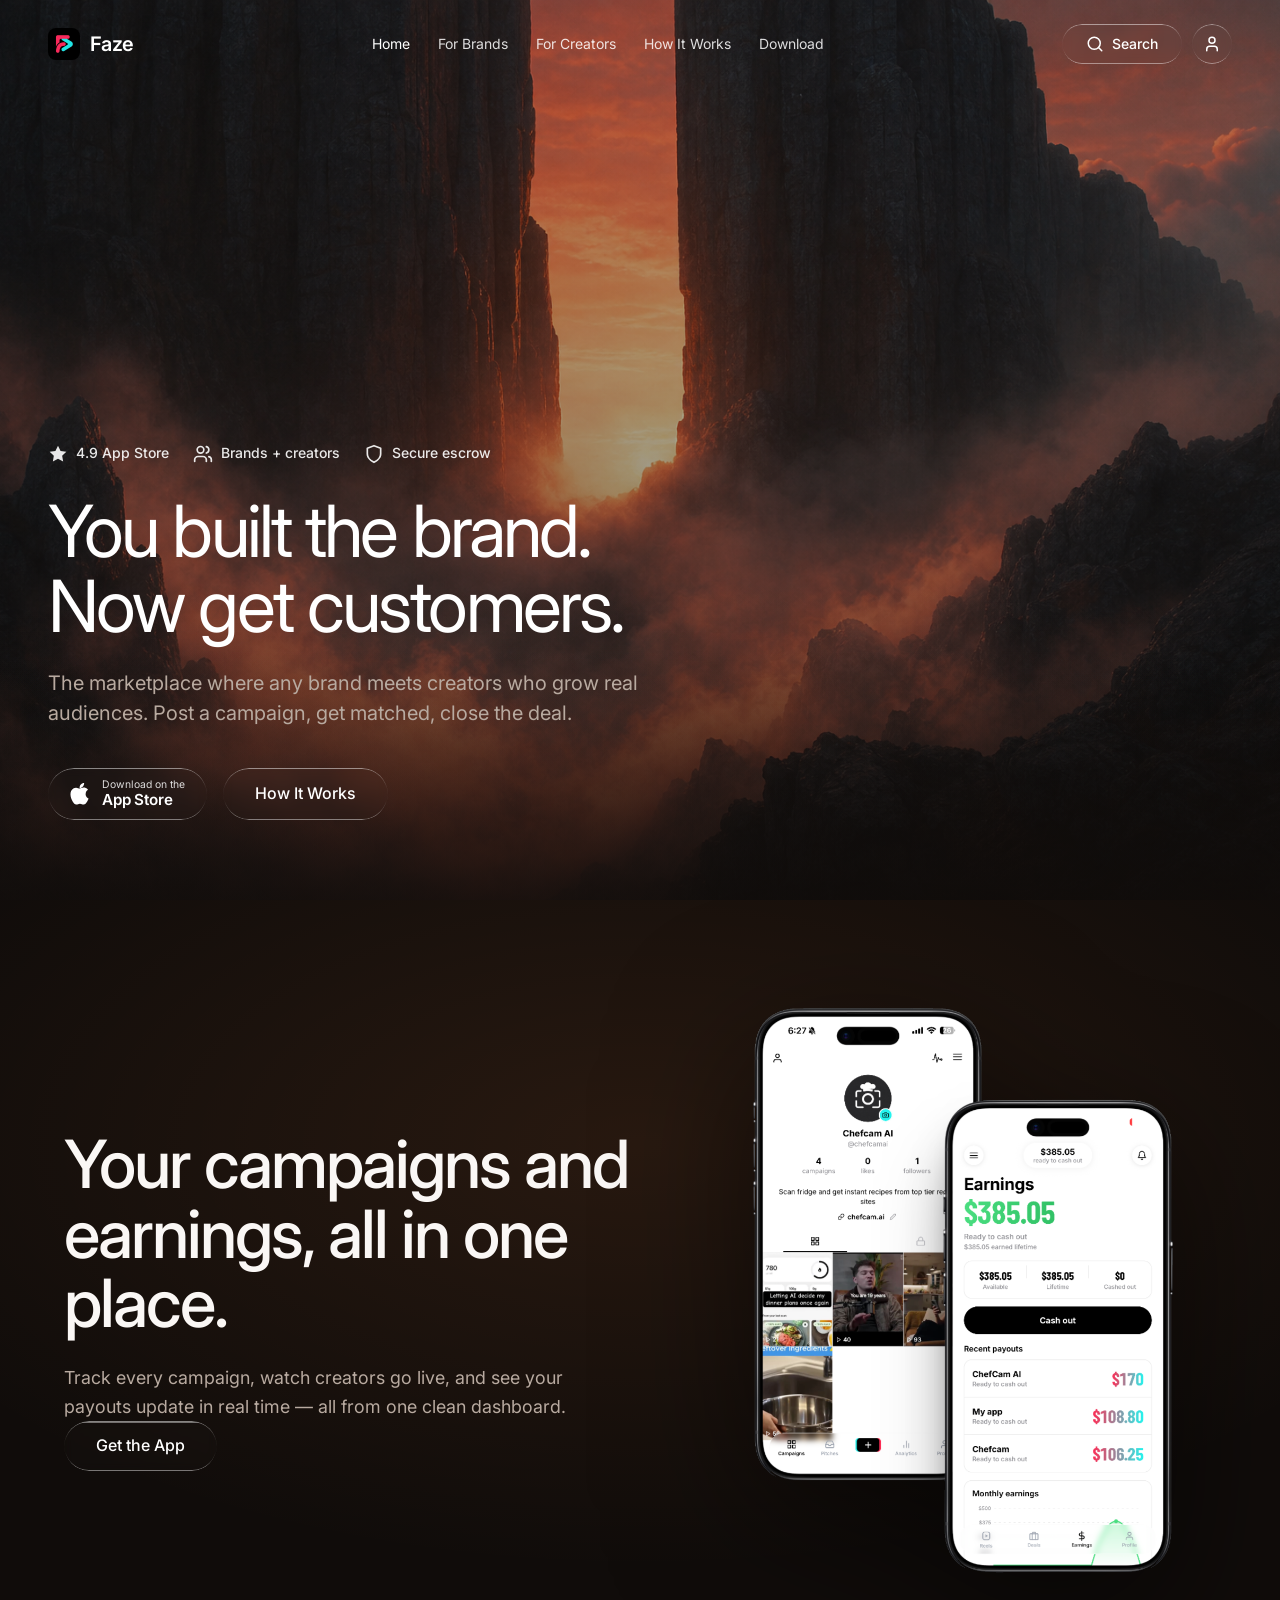
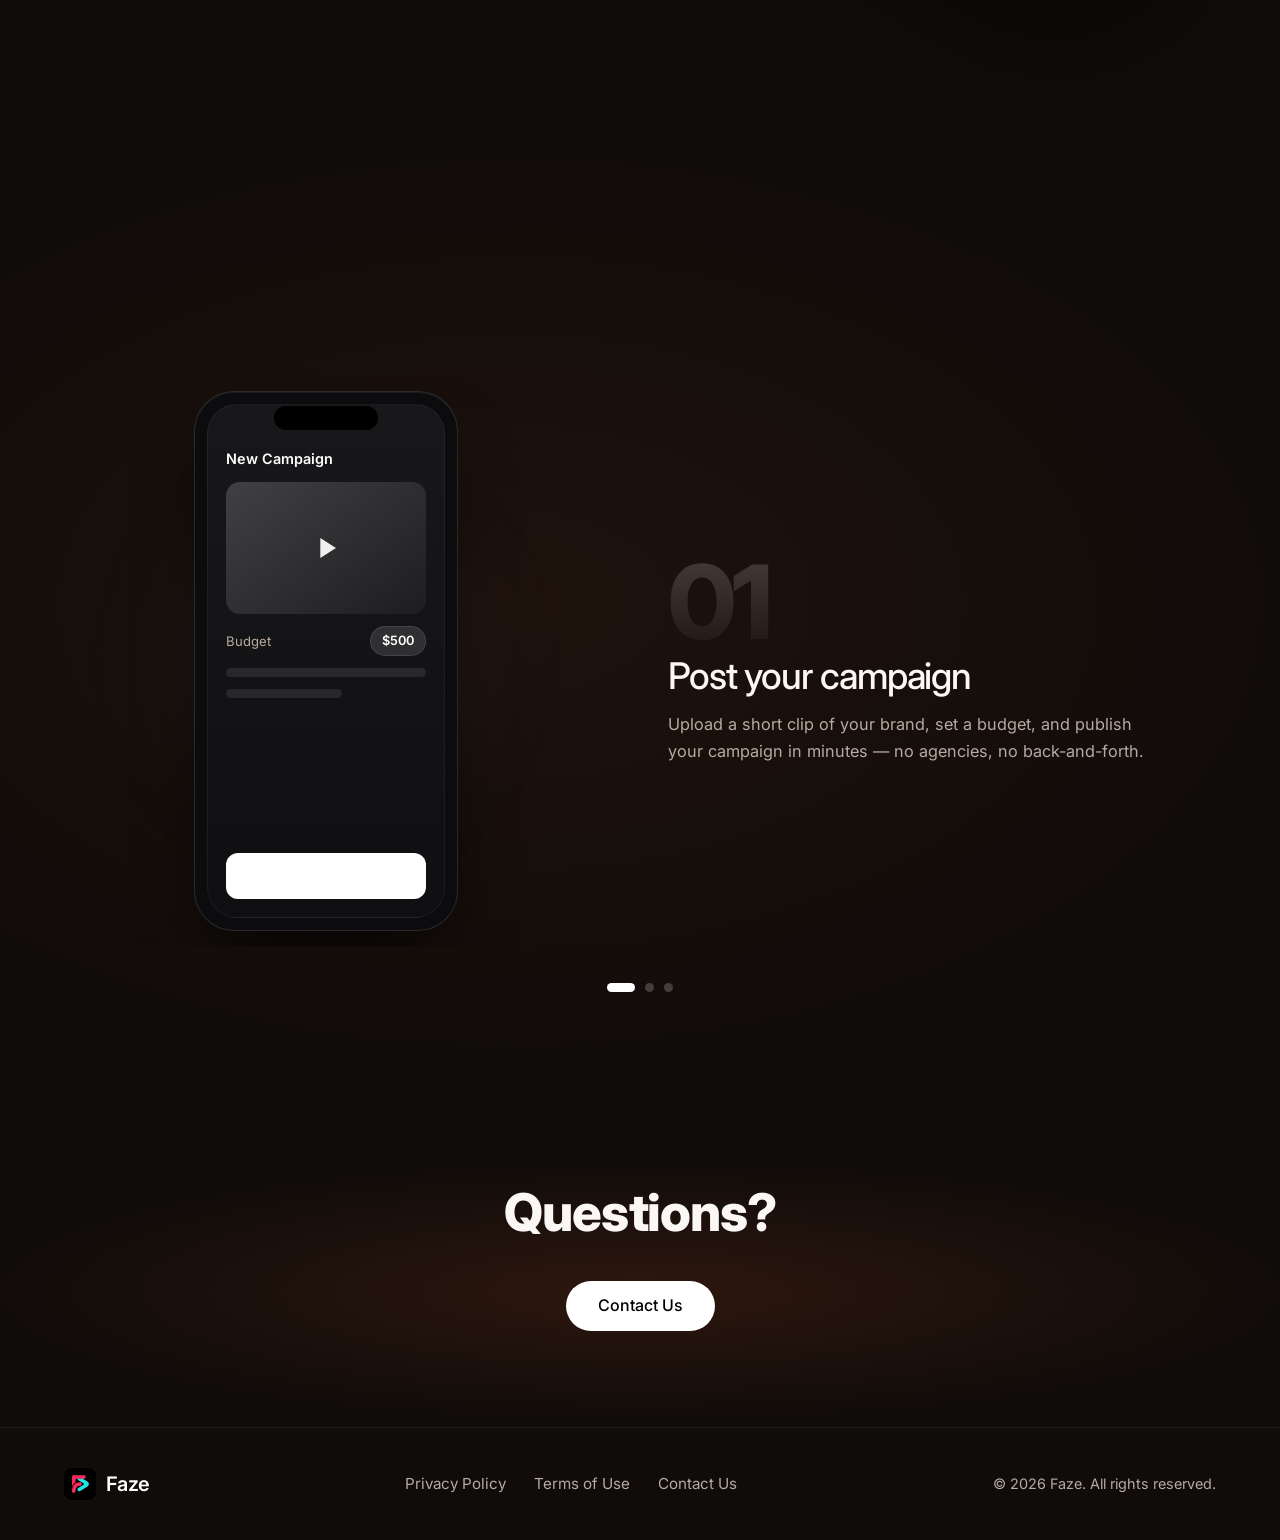
==== commit 29c04117: "Fix live Safari layout: pin logo size and bust CSS cache. Safari was showing an oversized logo and b" ====
--- a/index.html
+++ b/index.html
@@ -15,7 +15,7 @@
       rel="stylesheet"
     />
     <link rel="icon" type="image/png" href="assets/logo.png" />
-    <link rel="stylesheet" href="style.css" />
+    <link rel="stylesheet" href="style.css?v=20260722b" />
   </head>
   <body>
     <!-- ===== Cinematic hero (full viewport) ===== -->
@@ -38,7 +38,7 @@
       <!-- Navbar -->
       <header class="cine-nav">
         <a href="index.html" class="cine-logo animate-blur-fade-up" style="animation-delay: 0ms">
-          <img src="assets/logo.png" alt="" class="cine-logo-mark" />
+          <img src="assets/logo.png" alt="" class="cine-logo-mark" width="32" height="32" />
           <span>Faze</span>
         </a>
 
@@ -298,7 +298,7 @@
     <footer class="footer">
       <div class="container footer-inner">
         <a href="index.html" class="logo">
-          <img src="assets/logo.png" alt="Faze logo" class="logo-mark" />
+          <img src="assets/logo.png" alt="Faze logo" class="logo-mark" width="32" height="32" />
           <span>Faze</span>
         </a>
         <ul class="footer-links">
@@ -310,6 +310,6 @@
       </div>
     </footer>
 
-    <script src="script.js" defer></script>
+    <script src="script.js?v=20260722b" defer></script>
   </body>
 </html>
--- a/style.css
+++ b/style.css
@@ -40,27 +40,12 @@
   -webkit-text-size-adjust: 100%;
 }
 
+html {
+  background-color: #100c0a;
+}
+
 body {
   margin: 0;
-  background-color: #100c0a;
-  background-image: none;
-  color: var(--text);
-  font-family: "Inter", system-ui, -apple-system, sans-serif;
-  font-size: 17px;
-  line-height: 1.6;
-  font-weight: 400;
-  -webkit-font-smoothing: antialiased;
-  overflow-x: hidden;
-  position: relative;
-}
-
-/* One continuous cinematic sky behind the whole site — no section seams */
-body::before {
-  content: "";
-  position: fixed;
-  inset: 0;
-  z-index: -1;
-  pointer-events: none;
   background-color: #100c0a;
   background-image:
     linear-gradient(
@@ -73,10 +58,19 @@
   background-size: cover;
   background-position: center top;
   background-repeat: no-repeat;
+  background-attachment: fixed;
+  color: var(--text);
+  font-family: "Inter", system-ui, -apple-system, sans-serif;
+  font-size: 17px;
+  line-height: 1.6;
+  font-weight: 400;
+  -webkit-font-smoothing: antialiased;
+  overflow-x: hidden;
 }
 
 img {
   max-width: 100%;
+  height: auto;
   display: block;
 }
 
@@ -205,11 +199,11 @@
 }
 
 /* ---------- Blur fade up ---------- */
-/* No filter:blur — Safari leaves residual blur on text/nav */
+/* Never leave UI at opacity:0 — that broke the live site when animations stalled */
 @keyframes blurFadeUp {
   from {
-    opacity: 0;
-    transform: translateY(28px);
+    opacity: 0.01;
+    transform: translateY(20px);
   }
   to {
     opacity: 1;
@@ -218,15 +212,15 @@
 }
 
 .animate-blur-fade-up {
-  opacity: 0;
-  animation: blurFadeUp 0.9s ease-out forwards;
+  opacity: 1;
+  animation: blurFadeUp 0.9s ease-out both;
 }
 
 @media (prefers-reduced-motion: reduce) {
   .animate-blur-fade-up {
-    opacity: 1;
-    animation: none;
-    transform: none;
+    opacity: 1 !important;
+    animation: none !important;
+    transform: none !important;
   }
 }
 
@@ -1648,16 +1642,30 @@
   font-size: 0.9rem;
 }
 
-/* ---------- Scroll reveal (no filter blur — Safari-safe) ---------- */
+/* ---------- Scroll reveal ---------- */
+/* Visible by default so a failed/slow script never blanks the page */
 .reveal {
-  opacity: 0;
-  transform: translateY(20px);
-  transition: opacity 0.6s ease, transform 0.6s ease;
-}
-
-.reveal.is-visible {
   opacity: 1;
   transform: none;
+}
+
+html.js-ready .reveal:not(.is-visible) {
+  opacity: 0;
+  transform: translateY(16px);
+  transition: opacity 0.6s ease, transform 0.6s ease;
+}
+
+html.js-ready .reveal.is-visible {
+  opacity: 1;
+  transform: none;
+}
+
+@media (prefers-reduced-motion: reduce) {
+  html.js-ready .reveal:not(.is-visible),
+  html.js-ready .reveal.is-visible {
+    opacity: 1 !important;
+    transform: none !important;
+  }
 }
 
 /* ---------- Responsive ---------- */
@@ -1820,25 +1828,6 @@
   border-radius: 0;
 }
 
-/* Dissolve hero into the shared page atmosphere (no hard cut) */
-.cine-hero::after {
-  content: "";
-  position: absolute;
-  left: 0;
-  right: 0;
-  bottom: 0;
-  height: 45%;
-  z-index: 2;
-  pointer-events: none;
-  background: linear-gradient(
-    to bottom,
-    rgba(16, 12, 10, 0) 0%,
-    rgba(16, 12, 10, 0.15) 35%,
-    rgba(16, 12, 10, 0.55) 70%,
-    rgba(16, 12, 10, 0.92) 100%
-  );
-}
-
 .cine-video {
   position: absolute;
   inset: 0;
@@ -1847,25 +1836,27 @@
   height: 100%;
   object-fit: cover;
   pointer-events: none;
-  -webkit-mask-image: linear-gradient(
+}
+
+/* Soft dissolve into page atmosphere — keep CTAs readable */
+.cine-hero::after {
+  content: "";
+  position: absolute;
+  left: 0;
+  right: 0;
+  bottom: 0;
+  height: 28%;
+  z-index: 1;
+  pointer-events: none;
+  background: linear-gradient(
     to bottom,
-    #000 0%,
-    #000 50%,
-    rgba(0, 0, 0, 0.85) 68%,
-    rgba(0, 0, 0, 0.4) 85%,
-    transparent 100%
+    rgba(16, 12, 10, 0) 0%,
+    rgba(16, 12, 10, 0.35) 55%,
+    rgba(16, 12, 10, 0.7) 100%
   );
-  mask-image: linear-gradient(
-    to bottom,
-    #000 0%,
-    #000 50%,
-    rgba(0, 0, 0, 0.85) 68%,
-    rgba(0, 0, 0, 0.4) 85%,
-    transparent 100%
-  );
-}
-
-/* Soft mist wash only — kept behind UI (z below content) */
+}
+
+/* Soft mist wash only — kept behind UI */
 .cine-blur-mask {
   position: absolute;
   left: 0;
@@ -1885,7 +1876,6 @@
 .cine-nav {
   position: relative;
   z-index: 50;
-  isolation: isolate;
   display: flex;
   align-items: center;
   justify-content: space-between;
@@ -1915,12 +1905,19 @@
   letter-spacing: -0.03em;
   color: #fff;
   text-decoration: none;
-}
-
-.cine-logo-mark {
-  width: 32px;
-  height: 32px;
+  flex: none;
+  max-width: 100%;
+}
+
+.cine-logo-mark,
+.logo-mark {
+  width: 32px !important;
+  height: 32px !important;
+  max-width: 32px !important;
+  max-height: 32px !important;
   border-radius: 8px;
+  object-fit: contain;
+  flex: none;
 }
 
 .cine-nav-links {
@@ -2111,7 +2108,6 @@
 .cine-content {
   position: relative;
   z-index: 10;
-  isolation: isolate;
   flex: 1;
   display: flex;
   flex-direction: column;
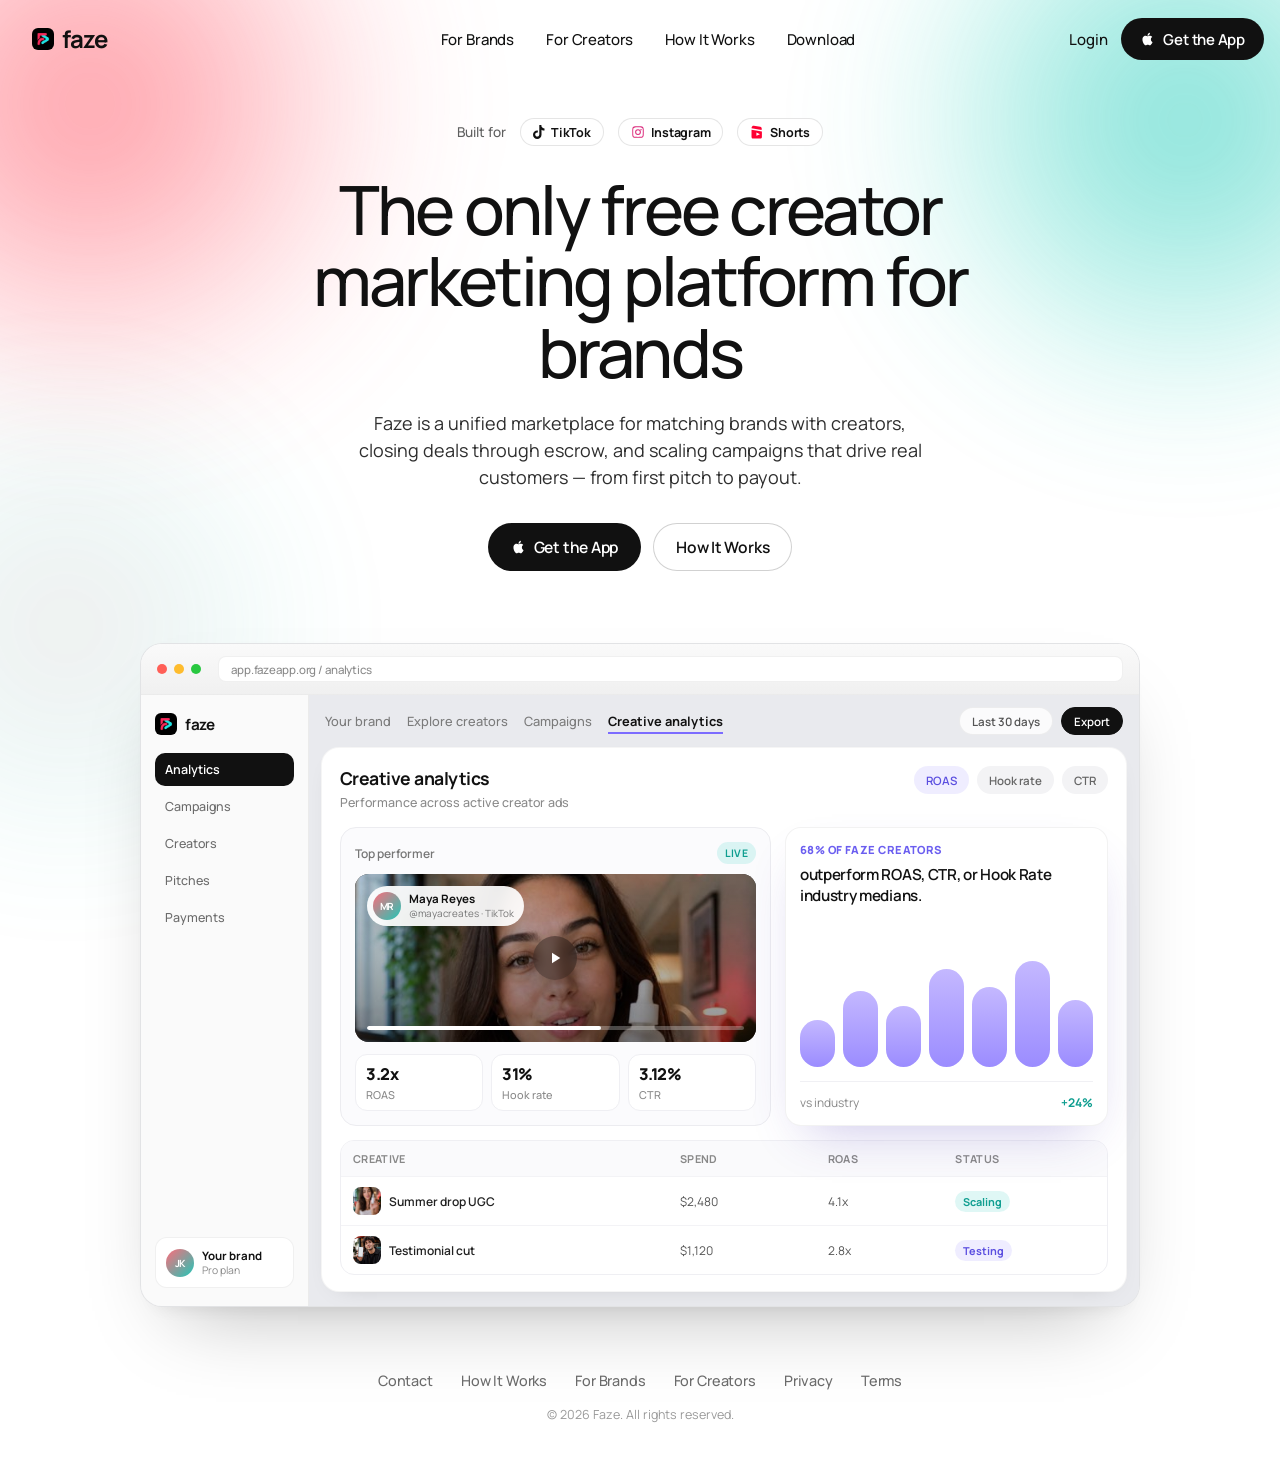
==== commit 7740c4c6: "Rebuild the site in a light Billo-style layout with Manrope and a product mockup. Replace the cinema" ====
--- a/index.html
+++ b/index.html
@@ -6,310 +6,238 @@
     <title>Faze — The marketplace where brands meet creators</title>
     <meta
       name="description"
-      content="Faze is the marketplace where any brand meets creators who grow real audiences. Post a campaign, get matched, close the deal."
-    />
-    <link rel="preconnect" href="https://fonts.googleapis.com" />
-    <link rel="preconnect" href="https://fonts.gstatic.com" crossorigin />
-    <link
-      href="https://fonts.googleapis.com/css2?family=Inter:wght@300;400;500;600;700&display=swap"
-      rel="stylesheet"
+      content="Faze is a unified marketplace for producing, matching, and scaling creator campaigns that drive revenue — with secure escrow."
     />
     <link rel="icon" type="image/png" href="assets/logo.png" />
-    <link rel="stylesheet" href="style.css?v=20260722b" />
+    <link rel="stylesheet" href="platform.css?v=20260730l" />
   </head>
-  <body>
-    <!-- ===== Cinematic hero (full viewport) ===== -->
-    <div class="cine-hero">
-      <video
-        class="cine-video"
-        autoplay
-        muted
-        loop
-        playsinline
-        aria-hidden="true"
-      >
-        <source
-          src="https://d8j0ntlcm91z4.cloudfront.net/user_38xzZboKViGWJOttwIXH07lWA1P/hf_20260406_094145_4a271a6c-3869-4f1c-8aa7-aeb0cb227994.mp4"
-          type="video/mp4"
-        />
-      </video>
-      <div class="cine-blur-mask" aria-hidden="true"></div>
-
-      <!-- Navbar -->
-      <header class="cine-nav">
-        <a href="index.html" class="cine-logo animate-blur-fade-up" style="animation-delay: 0ms">
-          <img src="assets/logo.png" alt="" class="cine-logo-mark" width="32" height="32" />
-          <span>Faze</span>
+  <body class="plat">
+    <div class="plat-blob plat-blob--tl" aria-hidden="true"></div>
+    <div class="plat-blob plat-blob--tr" aria-hidden="true"></div>
+    <div class="plat-blob plat-blob--bl" aria-hidden="true"></div>
+
+    <header class="plat-nav">
+      <a href="index.html" class="plat-logo">
+        <img src="assets/logo.png" alt="" width="28" height="28" />
+        faze
+      </a>
+
+      <nav class="plat-nav-links nav-links" id="nav-links" aria-label="Primary">
+        <a href="for-developers.html">For Brands</a>
+        <a href="for-creators.html">For Creators</a>
+        <a href="about.html">How It Works</a>
+        <a href="download.html">Download</a>
+        <div class="plat-nav-mobile-cta">
+          <a href="https://apps.apple.com/us/app/faze-marketing/id6778672309" class="plat-btn plat-btn--dark" target="_blank" rel="noopener noreferrer"><svg class="plat-apple" width="15" height="18" viewBox="0 0 24 24" fill="currentColor" aria-hidden="true"><path d="M18.71 19.5c-.83 1.24-1.71 2.45-3.05 2.47-1.34.03-1.77-.79-3.29-.79-1.53 0-2 .77-3.27.82-1.31.05-2.3-1.32-3.14-2.53C4.25 17 2.94 12.45 4.7 9.39c.87-1.52 2.43-2.48 4.12-2.51 1.28-.02 2.5.87 3.29.87.78 0 2.26-1.07 3.81-.91.65.03 2.47.26 3.64 1.98-.09.06-2.17 1.28-2.15 3.81.03 3.02 2.65 4.03 2.68 4.04-.03.07-.42 1.44-1.38 2.83M13 3.5c.73-.83 1.94-1.46 2.94-1.5.13 1.17-.34 2.35-1.04 3.19-.69.85-1.83 1.51-2.95 1.42-.15-1.15.41-2.35 1.05-3.11z"/></svg> Get the App</a>
+        </div>
+      </nav>
+
+      <div class="plat-nav-actions">
+        <a href="download.html" class="plat-link">Login</a>
+        <a
+          href="https://apps.apple.com/us/app/faze-marketing/id6778672309"
+          class="plat-btn plat-btn--dark"
+          target="_blank"
+          rel="noopener noreferrer"
+        >
+          <svg class="plat-apple" width="15" height="18" viewBox="0 0 24 24" fill="currentColor" aria-hidden="true"><path d="M18.71 19.5c-.83 1.24-1.71 2.45-3.05 2.47-1.34.03-1.77-.79-3.29-.79-1.53 0-2 .77-3.27.82-1.31.05-2.3-1.32-3.14-2.53C4.25 17 2.94 12.45 4.7 9.39c.87-1.52 2.43-2.48 4.12-2.51 1.28-.02 2.5.87 3.29.87.78 0 2.26-1.07 3.81-.91.65.03 2.47.26 3.64 1.98-.09.06-2.17 1.28-2.15 3.81.03 3.02 2.65 4.03 2.68 4.04-.03.07-.42 1.44-1.38 2.83M13 3.5c.73-.83 1.94-1.46 2.94-1.5.13 1.17-.34 2.35-1.04 3.19-.69.85-1.83 1.51-2.95 1.42-.15-1.15.41-2.35 1.05-3.11z"/></svg> Get the App
         </a>
-
-        <ul class="nav-links cine-nav-links" id="nav-links">
-          <li><a href="index.html" class="active animate-blur-fade-up" style="animation-delay: 100ms">Home</a></li>
-          <li><a href="for-developers.html" class="animate-blur-fade-up" style="animation-delay: 150ms">For Brands</a></li>
-          <li><a href="for-creators.html" class="animate-blur-fade-up" style="animation-delay: 200ms">For Creators</a></li>
-          <li><a href="about.html" class="animate-blur-fade-up" style="animation-delay: 250ms">How It Works</a></li>
-          <li><a href="download.html" class="animate-blur-fade-up" style="animation-delay: 300ms">Download</a></li>
-          <li class="cine-mobile-tools">
-            <a href="download.html" class="liquid-glass cine-pill">
-              <svg width="18" height="18" viewBox="0 0 24 24" fill="none" stroke="currentColor" stroke-width="2" stroke-linecap="round" stroke-linejoin="round" aria-hidden="true"><circle cx="11" cy="11" r="8"/><path d="m21 21-4.3-4.3"/></svg>
-              Search
-            </a>
-            <a
-              href="https://apps.apple.com/us/app/faze-marketing/id6778672309"
-              class="liquid-glass cine-icon-btn"
-              target="_blank"
-              rel="noopener noreferrer"
-              aria-label="Get the app"
-            >
-              <svg width="18" height="18" viewBox="0 0 24 24" fill="none" stroke="currentColor" stroke-width="2" stroke-linecap="round" stroke-linejoin="round" aria-hidden="true"><path d="M19 21v-2a4 4 0 0 0-4-4H9a4 4 0 0 0-4 4v2"/><circle cx="12" cy="7" r="4"/></svg>
-            </a>
-          </li>
-        </ul>
-
-        <div class="cine-nav-right">
-          <a
-            href="download.html"
-            class="liquid-glass cine-pill animate-blur-fade-up"
-            style="animation-delay: 350ms"
-          >
-            <svg width="18" height="18" viewBox="0 0 24 24" fill="none" stroke="currentColor" stroke-width="2" stroke-linecap="round" stroke-linejoin="round" aria-hidden="true"><circle cx="11" cy="11" r="8"/><path d="m21 21-4.3-4.3"/></svg>
-            Search
-          </a>
+        <button class="plat-burger hamburger" type="button" aria-label="Menu" aria-expanded="false" aria-controls="nav-links">
+          <span></span><span></span><span></span>
+        </button>
+      </div>
+    </header>
+
+    <main class="plat-main">
+      <section class="plat-hero">
+        <p class="plat-experts">
+          Built for
+          <span class="plat-expert-logo" title="TikTok">
+            <svg width="12" height="14" viewBox="0 0 24 28" aria-hidden="true"><path fill="#111" d="M16.8 0h-4.2v19.1c0 2.3-1.8 4.1-4.1 4.1S4.4 21.4 4.4 19.1s1.8-4.1 4.1-4.1c.4 0 .8.1 1.2.2v-4.3c-.4-.1-.8-.1-1.2-.1C3.8 10.8 0 14.6 0 19.3S3.8 27.8 8.5 27.8s8.5-3.8 8.5-8.5V9.3c1.7 1.2 3.8 1.9 6 1.9V6.9c-2.9 0-5.3-1.8-6.2-4.3V0z"/></svg>
+            TikTok
+          </span>
+          <span class="plat-expert-logo" title="Instagram">
+            <svg width="14" height="14" viewBox="0 0 24 24" aria-hidden="true"><defs><linearGradient id="ig" x1="0" y1="24" x2="24" y2="0"><stop stop-color="#f58529"/><stop offset=".5" stop-color="#dd2a7b"/><stop offset="1" stop-color="#515bd4"/></linearGradient></defs><path fill="url(#ig)" d="M12 2.2c3.2 0 3.6 0 4.9.1 3.3.1 4.8 1.7 4.9 4.9.1 1.3.1 1.7.1 4.9s0 3.6-.1 4.9c-.1 3.2-1.6 4.8-4.9 4.9-1.3.1-1.7.1-4.9.1s-3.6 0-4.9-.1c-3.3-.1-4.8-1.7-4.9-4.9C2.2 15.6 2.2 15.2 2.2 12s0-3.6.1-4.9C2.4 3.9 3.9 2.4 7.1 2.3 8.4 2.2 8.8 2.2 12 2.2zm0 1.8c-3.2 0-3.5 0-4.8.1-2.2.1-3.2 1.1-3.3 3.3-.1 1.2-.1 1.6-.1 4.8s0 3.5.1 4.8c.1 2.2 1.1 3.2 3.3 3.3 1.2.1 1.6.1 4.8.1s3.5 0 4.8-.1c2.2-.1 3.2-1.1 3.3-3.3.1-1.2.1-1.6.1-4.8s0-3.5-.1-4.8c-.1-2.2-1.1-3.2-3.3-3.3-1.3-.1-1.6-.1-4.8-.1zm0 3.1a5 5 0 1 1 0 10 5 5 0 0 1 0-10zm0 1.8a3.2 3.2 0 1 0 0 6.4 3.2 3.2 0 0 0 0-6.4zm6.4-.9a1.2 1.2 0 1 1-2.4 0 1.2 1.2 0 0 1 2.4 0z"/></svg>
+            Instagram
+          </span>
+          <span class="plat-expert-logo" title="YouTube Shorts">
+            <svg width="14" height="14" viewBox="0 0 24 24" aria-hidden="true"><path fill="#FF0033" d="M17.5 3.2 6.6 1.2C4.9.9 3.2 2 2.9 3.7L2.6 5.5l17.2 3.1.3-1.8c.3-1.7-.8-3.3-2.6-3.6zM2.6 8.3v12.2c0 1.5 1.2 2.8 2.8 2.8h12.2c1.5 0 2.8-1.2 2.8-2.8V11.2L2.6 8.3zm8.4 10.1V13l6.1 2.7-6.1 2.7z"/></svg>
+            Shorts
+          </span>
+        </p>
+
+        <h1 class="plat-headline">
+          The only free creator marketing platform for brands
+        </h1>
+
+        <p class="plat-sub">
+          Faze is a unified marketplace for matching brands with creators,
+          closing deals through escrow, and scaling campaigns that drive real
+          customers — from first pitch to payout.
+        </p>
+
+        <div class="plat-ctas">
           <a
             href="https://apps.apple.com/us/app/faze-marketing/id6778672309"
-            class="liquid-glass cine-icon-btn animate-blur-fade-up"
-            style="animation-delay: 400ms"
+            class="plat-btn plat-btn--dark plat-btn--lg"
             target="_blank"
             rel="noopener noreferrer"
-            aria-label="Get the app"
           >
-            <svg width="18" height="18" viewBox="0 0 24 24" fill="none" stroke="currentColor" stroke-width="2" stroke-linecap="round" stroke-linejoin="round" aria-hidden="true"><path d="M19 21v-2a4 4 0 0 0-4-4H9a4 4 0 0 0-4 4v2"/><circle cx="12" cy="7" r="4"/></svg>
+            <svg class="plat-apple" width="15" height="18" viewBox="0 0 24 24" fill="currentColor" aria-hidden="true"><path d="M18.71 19.5c-.83 1.24-1.71 2.45-3.05 2.47-1.34.03-1.77-.79-3.29-.79-1.53 0-2 .77-3.27.82-1.31.05-2.3-1.32-3.14-2.53C4.25 17 2.94 12.45 4.7 9.39c.87-1.52 2.43-2.48 4.12-2.51 1.28-.02 2.5.87 3.29.87.78 0 2.26-1.07 3.81-.91.65.03 2.47.26 3.64 1.98-.09.06-2.17 1.28-2.15 3.81.03 3.02 2.65 4.03 2.68 4.04-.03.07-.42 1.44-1.38 2.83M13 3.5c.73-.83 1.94-1.46 2.94-1.5.13 1.17-.34 2.35-1.04 3.19-.69.85-1.83 1.51-2.95 1.42-.15-1.15.41-2.35 1.05-3.11z"/></svg> Get the App
           </a>
-          <button
-            class="liquid-glass cine-icon-btn hamburger animate-blur-fade-up"
-            style="animation-delay: 350ms"
-            aria-label="Toggle navigation menu"
-            aria-expanded="false"
-            aria-controls="nav-links"
-          >
-            <span></span><span></span><span></span>
-          </button>
-        </div>
-      </header>
-
-      <!-- Hero content pinned to bottom -->
-      <div class="cine-content">
-        <div class="cine-content-inner">
-          <div class="cine-copy" id="cine-slide" data-slide="0">
-            <div class="cine-meta animate-blur-fade-up" style="animation-delay: 300ms">
-              <span class="cine-meta-item">
-                <svg width="16" height="16" viewBox="0 0 24 24" fill="currentColor" aria-hidden="true"><path d="M12 2l3.09 6.26L22 9.27l-5 4.87 1.18 6.88L12 17.77l-6.18 3.25L7 14.14 2 9.27l6.91-1.01L12 2z"/></svg>
-                <span data-meta="rating">4.9 App Store</span>
-              </span>
-              <span class="cine-meta-item">
-                <svg width="16" height="16" viewBox="0 0 24 24" fill="none" stroke="currentColor" stroke-width="2" stroke-linecap="round" stroke-linejoin="round" aria-hidden="true"><path d="M16 21v-2a4 4 0 0 0-4-4H6a4 4 0 0 0-4 4v2"/><circle cx="9" cy="7" r="4"/><path d="M22 21v-2a4 4 0 0 0-3-3.87"/><path d="M16 3.13a4 4 0 0 1 0 7.75"/></svg>
-                <span data-meta="time">Brands + creators</span>
-              </span>
-              <span class="cine-meta-item">
-                <svg width="16" height="16" viewBox="0 0 24 24" fill="none" stroke="currentColor" stroke-width="2" stroke-linecap="round" stroke-linejoin="round" aria-hidden="true"><path d="M12 22s8-4 8-10V5l-8-3-8 3v7c0 6 8 10 8 10z"/></svg>
-                <span data-meta="date">Secure escrow</span>
-              </span>
-            </div>
-
-            <h1 class="cine-title animate-blur-fade-up" style="animation-delay: 400ms" data-meta="title">
-              You built the brand.<br />Now get customers.
-            </h1>
-
-            <p class="cine-desc animate-blur-fade-up" style="animation-delay: 500ms" data-meta="desc">
-              The marketplace where any brand meets creators who grow real
-              audiences. Post a campaign, get matched, close the deal.
-            </p>
-
-            <div class="cine-actions">
-              <a
-                href="https://apps.apple.com/us/app/faze-marketing/id6778672309"
-                class="liquid-glass cine-btn-glass store-badge--glass animate-blur-fade-up"
-                style="animation-delay: 600ms"
-                target="_blank"
-                rel="noopener noreferrer"
-                aria-label="Download on the App Store"
-              >
-                <svg viewBox="0 0 24 24" fill="currentColor" aria-hidden="true"><path d="M17.05 12.04c-.03-3.07 2.5-4.54 2.62-4.62-1.43-2.09-3.65-2.38-4.44-2.41-1.89-.19-3.69 1.11-4.65 1.11-.96 0-2.44-1.08-4.02-1.05-2.07.03-3.98 1.2-5.04 3.06-2.15 3.73-.55 9.25 1.54 12.28 1.02 1.48 2.24 3.15 3.83 3.09 1.54-.06 2.12-.99 3.98-.99 1.86 0 2.38.99 4.01.96 1.66-.03 2.71-1.51 3.72-3 1.17-1.72 1.66-3.39 1.68-3.48-.04-.02-3.22-1.24-3.26-4.9zM14.13 3.78c.85-1.03 1.42-2.46 1.26-3.88-1.22.05-2.7.81-3.58 1.84-.79.91-1.48 2.37-1.29 3.76 1.36.11 2.75-.69 3.61-1.72z"/></svg>
-                <span>
-                  <small>Download on the</small>
-                  <strong>App Store</strong>
-                </span>
-              </a>
-              <a
-                href="about.html"
-                class="liquid-glass cine-btn-glass animate-blur-fade-up"
-                style="animation-delay: 700ms"
-              >
-                How It Works
-              </a>
-            </div>
-          </div>
-        </div>
-      </div>
-    </div>
-
-    <main>
-      <!-- ===== Showcase ===== -->
-      <section class="showcase scene-bg scene-bg--mist">
-        <div class="container showcase-split">
-          <div class="showcase-copy reveal">
-            <h2>Your campaigns and earnings, all in one place.</h2>
-            <p>
-              Track every campaign, watch creators go live, and see your payouts
-              update in real time — all from one clean dashboard.
-            </p>
-            <a href="download.html" class="liquid-glass cine-btn-glass">Get the App</a>
-          </div>
-          <div class="showcase-frame reveal">
-            <img
-              src="assets/app-mockup.png"
-              alt="The Faze app shown on two phones — a campaign feed and an earnings screen"
-              loading="lazy"
-            />
-          </div>
+          <a href="about.html" class="plat-btn plat-btn--ghost plat-btn--lg">How It Works</a>
         </div>
       </section>
 
-      <!-- divider removed for seamless scene blend -->
-
-      <!-- ===== How it works ===== -->
-      <section class="hiw scene-bg scene-bg--canyon" id="hiw">
-        <div class="container">
-          <div class="section-head reveal">
-            <h2>From idea to closed deal in three steps</h2>
+      <section class="plat-preview" aria-label="Product preview">
+        <div class="plat-dash">
+          <div class="plat-dash-chrome">
+            <span class="plat-dot plat-dot--r"></span>
+            <span class="plat-dot plat-dot--y"></span>
+            <span class="plat-dot plat-dot--g"></span>
+            <div class="plat-dash-url">app.fazeapp.org / analytics</div>
           </div>
-        </div>
-
-        <div class="hiw-carousel" id="hiw-carousel">
-          <div class="hiw-track">
-            <article class="hiw-slide" id="hiw-slide-0">
-              <div class="hiw-visual">
-                <div class="phone">
-                  <span class="phone-notch" aria-hidden="true"></span>
-                  <div class="phone-screen">
-                    <div class="scr-head">New Campaign</div>
-                    <div class="scr-media" aria-hidden="true">
-                      <svg viewBox="0 0 24 24" fill="currentColor"><path d="M8 5v14l11-7z"/></svg>
-                    </div>
-                    <div class="scr-row">
-                      <span class="scr-label">Budget</span>
-                      <span class="scr-pill">$500</span>
-                    </div>
-                    <div class="scr-line"></div>
-                    <div class="scr-line short"></div>
-                    <div class="scr-btn">Publish campaign</div>
-                  </div>
-                </div>
-                <div class="hiw-glow" aria-hidden="true"></div>
-              </div>
-              <div class="hiw-content">
-                <span class="hiw-num" aria-hidden="true">01</span>
-                <h3>Post your campaign</h3>
-                <p>
-                  Upload a short clip of your brand, set a budget, and publish
-                  your campaign in minutes — no agencies, no back-and-forth.
-                </p>
-              </div>
-            </article>
-
-            <article class="hiw-slide hiw-slide--reverse" id="hiw-slide-1">
-              <div class="hiw-visual">
-                <div class="phone">
-                  <span class="phone-notch" aria-hidden="true"></span>
-                  <div class="phone-screen">
-                    <div class="scr-head">Creators</div>
-                    <div class="scr-creator">
-                      <span class="scr-avatar"></span>
-                      <span class="scr-stack"><span class="scr-line"></span><span class="scr-line short"></span></span>
-                      <span class="scr-pill">$120</span>
-                    </div>
-                    <div class="scr-creator">
-                      <span class="scr-avatar"></span>
-                      <span class="scr-stack"><span class="scr-line"></span><span class="scr-line short"></span></span>
-                      <span class="scr-pill">$85</span>
-                    </div>
-                    <div class="scr-creator is-active">
-                      <span class="scr-avatar"></span>
-                      <span class="scr-stack"><span class="scr-line"></span><span class="scr-line short"></span></span>
-                      <span class="scr-pill">$140</span>
-                    </div>
-                  </div>
-                </div>
-                <div class="hiw-glow" aria-hidden="true"></div>
-              </div>
-              <div class="hiw-content">
-                <span class="hiw-num" aria-hidden="true">02</span>
-                <h3>Get matched with creators</h3>
-                <p>
-                  Real creators with engaged audiences pitch you their rate.
-                  Compare, message, and pick — the right deals come to you.
-                </p>
-              </div>
-            </article>
-
-            <article class="hiw-slide" id="hiw-slide-2">
-              <div class="hiw-visual">
-                <div class="phone">
-                  <span class="phone-notch" aria-hidden="true"></span>
-                  <div class="phone-screen scr-center">
-                    <span class="scr-check" aria-hidden="true">
-                      <svg viewBox="0 0 24 24" fill="none" stroke="currentColor" stroke-width="2.4" stroke-linecap="round" stroke-linejoin="round"><path d="M20 6 9 17l-5-5"/></svg>
-                    </span>
-                    <div class="scr-amount">$385.05</div>
-                    <div class="scr-sub">Held safely in escrow</div>
-                    <div class="scr-btn">Release payment</div>
-                  </div>
-                </div>
-                <div class="hiw-glow" aria-hidden="true"></div>
-              </div>
-              <div class="hiw-content">
-                <span class="hiw-num" aria-hidden="true">03</span>
-                <h3>Close the deal</h3>
-                <p>
-                  Confirm the creator, pay securely through escrow, and watch
-                  the customers roll in once the post goes live.
-                </p>
-              </div>
-            </article>
-          </div>
-        </div>
-
-        <div class="hiw-dots" role="tablist" aria-label="How it works steps">
-          <button class="hiw-dot is-active" type="button" role="tab" aria-selected="true" aria-label="Step 1: Post your campaign"></button>
-          <button class="hiw-dot" type="button" role="tab" aria-selected="false" aria-label="Step 2: Get matched with creators"></button>
-          <button class="hiw-dot" type="button" role="tab" aria-selected="false" aria-label="Step 3: Close the deal"></button>
-        </div>
-      </section>
-
-      <section class="cta-band scene-bg scene-bg--glow">
-        <div class="container reveal">
-          <h2>Questions?</h2>
-          <div class="hero-actions">
-            <a href="mailto:fazeappmarketing@gmail.com" class="cine-btn-solid">Contact Us</a>
+
+          <div class="plat-dash-shell">
+            <aside class="plat-side" aria-hidden="true">
+              <div class="plat-side-brand">
+                <img src="assets/logo.png" alt="" width="22" height="22" />
+                <span>faze</span>
+              </div>
+              <nav class="plat-side-nav">
+                <span class="is-active">Analytics</span>
+                <span>Campaigns</span>
+                <span>Creators</span>
+                <span>Pitches</span>
+                <span>Payments</span>
+              </nav>
+              <div class="plat-side-user">
+                <span class="plat-avatar plat-avatar--sm">JK</span>
+                <div>
+                  <strong>Your brand</strong>
+                  <em>Pro plan</em>
+                </div>
+              </div>
+            </aside>
+
+            <div class="plat-dash-main">
+              <div class="plat-dash-top">
+                <div class="plat-dash-crumbs">
+                  <span>Your brand</span>
+                  <span>Explore creators</span>
+                  <span>Campaigns</span>
+                  <span class="is-active">Creative analytics</span>
+                </div>
+                <div class="plat-dash-tools">
+                  <span class="plat-chip">Last 30 days</span>
+                  <span class="plat-chip plat-chip--solid">Export</span>
+                </div>
+              </div>
+
+              <div class="plat-dash-body">
+                <div class="plat-dash-head">
+                  <div>
+                    <h2>Creative analytics</h2>
+                    <p class="plat-dash-sub">Performance across active creator ads</p>
+                  </div>
+                  <div class="plat-dash-tags">
+                    <span class="is-on">ROAS</span>
+                    <span>Hook rate</span>
+                    <span>CTR</span>
+                  </div>
+                </div>
+
+                <div class="plat-dash-grid">
+                  <article class="plat-card plat-card--performer">
+                    <div class="plat-card-top">
+                      <p class="plat-card-label">Top performer</p>
+                      <span class="plat-badge">Live</span>
+                    </div>
+                    <div class="plat-card-media">
+                      <img
+                        class="plat-card-thumb"
+                        src="assets/creator-thumb-1.jpg"
+                        alt=""
+                        width="640"
+                        height="800"
+                      />
+                      <div class="plat-card-creator">
+                        <span class="plat-avatar">MR</span>
+                        <div>
+                          <strong>Maya Reyes</strong>
+                          <em>@mayacreates · TikTok</em>
+                        </div>
+                      </div>
+                      <div class="plat-card-play" aria-hidden="true">
+                        <svg width="18" height="18" viewBox="0 0 24 24" fill="currentColor"><path d="M8 5v14l11-7z"/></svg>
+                      </div>
+                      <div class="plat-card-progress" aria-hidden="true"><i></i></div>
+                    </div>
+                    <div class="plat-card-metrics">
+                      <div><strong>3.2x</strong><span>ROAS</span></div>
+                      <div><strong>31%</strong><span>Hook rate</span></div>
+                      <div><strong>3.12%</strong><span>CTR</span></div>
+                    </div>
+                  </article>
+
+                  <article class="plat-card plat-card--stat">
+                    <p class="plat-stat-kicker">68% OF FAZE CREATORS</p>
+                    <p class="plat-stat-copy">outperform ROAS, CTR, or Hook Rate industry medians.</p>
+                    <div class="plat-bars" aria-hidden="true">
+                      <span style="--h: 42%"></span>
+                      <span style="--h: 68%"></span>
+                      <span style="--h: 55%"></span>
+                      <span style="--h: 88%"></span>
+                      <span style="--h: 72%"></span>
+                      <span style="--h: 95%"></span>
+                      <span style="--h: 60%"></span>
+                    </div>
+                    <div class="plat-stat-foot">
+                      <span>vs industry</span>
+                      <strong>+24%</strong>
+                    </div>
+                  </article>
+                </div>
+
+                <div class="plat-table" aria-hidden="true">
+                  <div class="plat-table-row plat-table-head">
+                    <span>Creative</span>
+                    <span>Spend</span>
+                    <span>ROAS</span>
+                    <span>Status</span>
+                  </div>
+                  <div class="plat-table-row">
+                    <span class="plat-table-name"><img class="plat-thumb" src="assets/creator-thumb-1.jpg" alt="" width="56" height="56" /> Summer drop UGC</span>
+                    <span>$2,480</span>
+                    <span>4.1x</span>
+                    <span class="plat-status">Scaling</span>
+                  </div>
+                  <div class="plat-table-row">
+                    <span class="plat-table-name"><img class="plat-thumb" src="assets/creator-thumb-2.jpg" alt="" width="56" height="56" /> Testimonial cut</span>
+                    <span>$1,120</span>
+                    <span>2.8x</span>
+                    <span class="plat-status plat-status--test">Testing</span>
+                  </div>
+                </div>
+              </div>
+            </div>
           </div>
         </div>
       </section>
     </main>
 
-    <footer class="footer">
-      <div class="container footer-inner">
-        <a href="index.html" class="logo">
-          <img src="assets/logo.png" alt="Faze logo" class="logo-mark" width="32" height="32" />
-          <span>Faze</span>
-        </a>
-        <ul class="footer-links">
-          <li><a href="#">Privacy Policy</a></li>
-          <li><a href="#">Terms of Use</a></li>
-          <li><a href="mailto:fazeappmarketing@gmail.com">Contact Us</a></li>
-        </ul>
-        <p class="footer-copy">© 2026 Faze. All rights reserved.</p>
-      </div>
+    <footer class="plat-foot">
+      <nav class="plat-foot-links" aria-label="Footer">
+        <a href="mailto:fazeappmarketing@gmail.com">Contact</a>
+        <a href="about.html">How It Works</a>
+        <a href="for-developers.html">For Brands</a>
+        <a href="for-creators.html">For Creators</a>
+        <a href="#">Privacy</a>
+        <a href="#">Terms</a>
+      </nav>
+      <p class="plat-foot-copy">© 2026 Faze. All rights reserved.</p>
     </footer>
 
-    <script src="script.js?v=20260722b" defer></script>
+    <script src="script.js?v=20260730k" defer></script>
   </body>
 </html>
--- a/platform.css
+++ b/platform.css
@@ -0,0 +1,1509 @@
+/* ============================================================
+   Faze — Billo-inspired light platform homepage
+   ============================================================ */
+
+@font-face {
+  font-family: "Manrope";
+  src: url("assets/fonts/Manrope-Regular.ttf") format("truetype");
+  font-weight: 400;
+  font-style: normal;
+  font-display: swap;
+}
+
+@font-face {
+  font-family: "Manrope";
+  src: url("assets/fonts/Manrope-Medium.ttf") format("truetype");
+  font-weight: 500;
+  font-style: normal;
+  font-display: swap;
+}
+
+@font-face {
+  font-family: "Manrope";
+  src: url("assets/fonts/Manrope-SemiBold.ttf") format("truetype");
+  font-weight: 600;
+  font-style: normal;
+  font-display: swap;
+}
+
+@font-face {
+  font-family: "Manrope";
+  src: url("assets/fonts/Manrope-Bold.ttf") format("truetype");
+  font-weight: 700;
+  font-style: normal;
+  font-display: swap;
+}
+
+@font-face {
+  font-family: "Manrope";
+  src: url("assets/fonts/Manrope-ExtraBold.ttf") format("truetype");
+  font-weight: 800;
+  font-style: normal;
+  font-display: swap;
+}
+
+:root {
+  --plat-bg: #ffffff;
+  --plat-white: #ffffff;
+  --plat-ink: #111111;
+  --plat-muted: #5f5f5f;
+  --plat-accent: #ff4d5e;
+  --plat-accent-soft: rgba(255, 77, 94, 0.12);
+  --plat-red: #ff4d5e;
+  --plat-teal: #1fc8b8;
+  --plat-purple: #9b8cff;
+  --plat-purple-soft: #c4b8ff;
+  --plat-border: rgba(0, 0, 0, 0.1);
+  --plat-radius: 999px;
+  --plat-font: "Manrope", system-ui, -apple-system, BlinkMacSystemFont, sans-serif;
+  --plat-max: 1120px;
+}
+
+*,
+*::before,
+*::after {
+  box-sizing: border-box;
+}
+
+html {
+  scroll-behavior: smooth;
+}
+
+body.plat {
+  margin: 0;
+  min-height: 100svh;
+  font-family: var(--plat-font);
+  color: var(--plat-ink);
+  background: var(--plat-bg);
+  -webkit-font-smoothing: antialiased;
+  overflow-x: hidden;
+  position: relative;
+}
+
+img {
+  max-width: 100%;
+  display: block;
+}
+
+a {
+  color: inherit;
+  text-decoration: none;
+}
+
+/* ---------- Red / teal atmosphere blobs ---------- */
+.plat-blob {
+  position: fixed;
+  border-radius: 50%;
+  pointer-events: none;
+  z-index: 0;
+  filter: blur(72px);
+  opacity: 0.72;
+}
+
+.plat-blob--tl {
+  width: min(58vw, 640px);
+  height: min(58vw, 640px);
+  top: -24%;
+  left: -18%;
+  background: radial-gradient(
+    circle,
+    rgba(255, 77, 94, 0.85) 0%,
+    rgba(255, 107, 122, 0.45) 38%,
+    transparent 72%
+  );
+}
+
+.plat-blob--tr {
+  width: min(54vw, 600px);
+  height: min(54vw, 600px);
+  top: -20%;
+  right: -16%;
+  background: radial-gradient(
+    circle,
+    rgba(31, 200, 184, 0.85) 0%,
+    rgba(45, 212, 191, 0.42) 40%,
+    transparent 72%
+  );
+}
+
+.plat-blob--bl {
+  width: min(42vw, 440px);
+  height: min(42vw, 440px);
+  bottom: 6%;
+  left: -12%;
+  opacity: 0.4;
+  filter: blur(80px);
+  background: radial-gradient(
+    circle,
+    rgba(255, 77, 94, 0.35) 0%,
+    rgba(31, 200, 184, 0.3) 45%,
+    transparent 72%
+  );
+}
+
+/* ---------- Nav ---------- */
+.plat-nav {
+  position: relative;
+  z-index: 40;
+  display: grid;
+  grid-template-columns: 1fr auto 1fr;
+  align-items: center;
+  gap: 24px;
+  max-width: 1320px;
+  margin: 0 auto;
+  padding: 18px 16px 10px 32px;
+}
+
+.plat-logo {
+  display: inline-flex;
+  align-items: center;
+  gap: 8px;
+  font-size: 1.5rem;
+  font-weight: 700;
+  letter-spacing: -0.045em;
+  text-transform: lowercase;
+  color: #111;
+  line-height: 1;
+}
+
+.plat-logo img {
+  width: 22px;
+  height: 22px;
+  border-radius: 6px;
+  object-fit: contain;
+}
+
+.plat-nav-links {
+  display: none;
+  align-items: center;
+  gap: 32px;
+  list-style: none;
+  margin: 0;
+  padding: 0;
+}
+
+.plat-nav-links a {
+  font-size: 0.9375rem;
+  font-weight: 500;
+  color: #111;
+  opacity: 1;
+  letter-spacing: -0.01em;
+  transition: opacity 0.2s ease;
+}
+
+.plat-nav-links a:hover {
+  opacity: 0.65;
+}
+
+.plat-nav-actions {
+  display: flex;
+  align-items: center;
+  gap: 14px;
+  justify-self: end;
+}
+
+.plat-link {
+  display: none;
+  font-size: 0.9375rem;
+  font-weight: 500;
+  color: #111;
+  letter-spacing: -0.01em;
+}
+
+.plat-link:hover {
+  opacity: 0.65;
+}
+
+.plat-nav-mobile-cta {
+  display: none;
+}
+
+.plat-burger {
+  display: inline-flex;
+  flex-direction: column;
+  justify-content: center;
+  gap: 5px;
+  width: 42px;
+  height: 42px;
+  padding: 0;
+  border: 1px solid var(--plat-border);
+  border-radius: 12px;
+  background: var(--plat-white);
+  cursor: pointer;
+}
+
+.plat-burger span {
+  display: block;
+  width: 16px;
+  height: 2px;
+  margin-inline: auto;
+  background: var(--plat-ink);
+  border-radius: 2px;
+  transition: transform 0.25s ease, opacity 0.25s ease;
+}
+
+.plat-burger[aria-expanded="true"] span:nth-child(1) {
+  transform: translateY(7px) rotate(45deg);
+}
+.plat-burger[aria-expanded="true"] span:nth-child(2) {
+  opacity: 0;
+}
+.plat-burger[aria-expanded="true"] span:nth-child(3) {
+  transform: translateY(-7px) rotate(-45deg);
+}
+
+@media (min-width: 900px) {
+  .plat-nav-links {
+    display: flex;
+  }
+  .plat-link {
+    display: inline;
+  }
+  .plat-burger {
+    display: none;
+  }
+}
+
+@media (max-width: 899px) {
+  .plat-nav {
+    display: flex;
+    justify-content: space-between;
+  }
+
+  .plat-nav-links {
+    position: absolute;
+    top: 72px;
+    left: 16px;
+    right: 16px;
+    display: flex;
+    flex-direction: column;
+    align-items: stretch;
+    gap: 4px;
+    padding: 14px;
+    border-radius: 18px;
+    background: rgba(255, 255, 255, 0.96);
+    border: 1px solid var(--plat-border);
+    box-shadow: 0 20px 40px rgba(0, 0, 0, 0.08);
+    opacity: 0;
+    transform: translateY(-8px);
+    pointer-events: none;
+    transition: opacity 0.25s ease, transform 0.25s ease;
+    z-index: 50;
+  }
+
+  .plat-nav-links.open {
+    opacity: 1;
+    transform: none;
+    pointer-events: auto;
+  }
+
+  .plat-nav-links a {
+    padding: 12px 14px;
+    border-radius: 12px;
+  }
+
+  .plat-nav-links a:hover {
+    background: rgba(0, 0, 0, 0.04);
+  }
+
+  .plat-nav-mobile-cta {
+    display: block;
+    margin-top: 8px;
+    padding-top: 12px;
+    border-top: 1px solid var(--plat-border);
+  }
+
+  .plat-nav-mobile-cta .plat-btn {
+    width: 100%;
+  }
+
+  .plat-nav-actions .plat-btn--dark {
+    display: none;
+  }
+}
+
+/* ---------- Buttons ---------- */
+.plat-btn {
+  display: inline-flex;
+  align-items: center;
+  justify-content: center;
+  gap: 8px;
+  height: 42px;
+  padding: 0 18px;
+  border-radius: var(--plat-radius);
+  font-family: inherit;
+  font-size: 0.9375rem;
+  font-weight: 600;
+  letter-spacing: -0.015em;
+  border: 1px solid transparent;
+  cursor: pointer;
+  transition: transform 0.25s cubic-bezier(0.22, 1, 0.36, 1), box-shadow 0.25s ease, background 0.2s ease;
+}
+
+.plat-apple {
+  flex: 0 0 auto;
+  display: block;
+  margin-top: -1px;
+}
+
+.plat-btn--lg {
+  height: 48px;
+  padding: 0 22px;
+  font-size: 0.975rem;
+}
+
+.plat-btn--dark {
+  background: var(--plat-ink);
+  color: #fff;
+}
+
+.plat-btn--dark:hover {
+  transform: translateY(-3px);
+  box-shadow: 0 12px 24px rgba(0, 0, 0, 0.18);
+}
+
+.plat-btn--ghost {
+  background: var(--plat-white);
+  color: var(--plat-ink);
+  border-color: rgba(0, 0, 0, 0.18);
+}
+
+.plat-btn--ghost:hover {
+  transform: translateY(-3px);
+  box-shadow: 0 10px 22px rgba(0, 0, 0, 0.08);
+}
+
+/* ---------- Hero ---------- */
+.plat-main {
+  position: relative;
+  z-index: 1;
+}
+
+.plat-hero {
+  max-width: 820px;
+  margin: 0 auto;
+  padding: 48px 24px 36px;
+  text-align: center;
+}
+
+.plat-experts {
+  display: flex;
+  flex-wrap: wrap;
+  align-items: center;
+  justify-content: center;
+  gap: 10px 14px;
+  margin: 0 0 28px;
+  font-size: 0.85rem;
+  font-weight: 500;
+  color: var(--plat-muted);
+}
+
+.plat-expert-logo {
+  display: inline-flex;
+  align-items: center;
+  gap: 6px;
+  height: 28px;
+  padding: 0 12px;
+  border-radius: 999px;
+  background: rgba(255, 255, 255, 0.85);
+  border: 1px solid var(--plat-border);
+  font-size: 0.78rem;
+  font-weight: 700;
+  letter-spacing: -0.02em;
+  color: var(--plat-ink);
+}
+
+.plat-expert-logo svg {
+  flex: 0 0 auto;
+}
+
+.plat-headline {
+  margin: 0 auto 22px;
+  max-width: 920px;
+  font-size: clamp(2.4rem, 6.4vw, 4.25rem);
+  font-weight: 500;
+  line-height: 1.05;
+  letter-spacing: -0.04em;
+  color: #111;
+}
+
+.plat-headline-wrap {
+  position: relative;
+  display: inline-block;
+}
+
+.plat-pill {
+  position: absolute;
+  top: -0.7em;
+  left: 50%;
+  display: inline-flex;
+  align-items: center;
+  height: 1.55em;
+  padding: 0 0.75em;
+  border-radius: 999px;
+  background: var(--plat-accent);
+  color: var(--plat-ink);
+  font-size: 0.26em;
+  font-weight: 700;
+  letter-spacing: -0.02em;
+  text-transform: lowercase;
+  box-shadow: 0 8px 20px rgba(255, 77, 94, 0.25);
+  transform: translateX(-35%) rotate(-8deg);
+  will-change: transform;
+  pointer-events: none;
+  z-index: 2;
+}
+
+.plat-sub {
+  margin: 0 auto 32px;
+  max-width: 54ch;
+  font-size: clamp(1rem, 2vw, 1.125rem);
+  line-height: 1.5;
+  font-weight: 400;
+  color: #2e2e2e;
+}
+
+.plat-ctas {
+  display: flex;
+  flex-wrap: wrap;
+  justify-content: center;
+  gap: 12px;
+}
+
+/* ---------- Dashboard preview ---------- */
+.plat-preview {
+  position: relative;
+  max-width: 1040px;
+  margin: 36px auto 0;
+  padding: 0 20px 56px;
+}
+
+.plat-dash {
+  background: #f0f1f3;
+  border-radius: 22px;
+  padding: 0;
+  border: 1px solid rgba(0, 0, 0, 0.06);
+  box-shadow:
+    0 1px 0 rgba(255, 255, 255, 0.9) inset,
+    0 40px 80px -36px rgba(0, 0, 0, 0.28),
+    0 12px 24px -16px rgba(0, 0, 0, 0.12);
+  overflow: hidden;
+}
+
+.plat-dash-chrome {
+  display: flex;
+  align-items: center;
+  gap: 7px;
+  padding: 12px 16px;
+  background: linear-gradient(180deg, #fafafa, #f0f0f0);
+  border-bottom: 1px solid rgba(0, 0, 0, 0.06);
+}
+
+.plat-dot {
+  width: 10px;
+  height: 10px;
+  border-radius: 50%;
+}
+
+.plat-dot--r { background: #ff5f57; }
+.plat-dot--y { background: #febc2e; }
+.plat-dot--g { background: #28c840; }
+
+.plat-dash-url {
+  margin-left: 10px;
+  flex: 1;
+  height: 26px;
+  display: flex;
+  align-items: center;
+  padding: 0 12px;
+  border-radius: 8px;
+  background: #fff;
+  border: 1px solid rgba(0, 0, 0, 0.06);
+  font-size: 0.72rem;
+  font-weight: 500;
+  color: #8a8a8a;
+  letter-spacing: -0.01em;
+}
+
+.plat-dash-shell {
+  display: grid;
+  grid-template-columns: 168px 1fr;
+  min-height: 420px;
+}
+
+.plat-side {
+  display: flex;
+  flex-direction: column;
+  gap: 18px;
+  padding: 18px 14px;
+  background: #fafafa;
+  border-right: 1px solid rgba(0, 0, 0, 0.06);
+}
+
+.plat-side-brand {
+  display: flex;
+  align-items: center;
+  gap: 8px;
+  font-size: 0.95rem;
+  font-weight: 700;
+  letter-spacing: -0.03em;
+}
+
+.plat-side-brand img {
+  width: 22px;
+  height: 22px;
+  border-radius: 6px;
+}
+
+.plat-side-nav {
+  display: flex;
+  flex-direction: column;
+  gap: 4px;
+}
+
+.plat-side-nav span {
+  padding: 8px 10px;
+  border-radius: 10px;
+  font-size: 0.78rem;
+  font-weight: 500;
+  color: #6b6b6b;
+}
+
+.plat-side-nav .is-active {
+  background: #111;
+  color: #fff;
+  font-weight: 600;
+}
+
+.plat-side-user {
+  margin-top: auto;
+  display: flex;
+  align-items: center;
+  gap: 8px;
+  padding: 10px;
+  border-radius: 12px;
+  background: #fff;
+  border: 1px solid rgba(0, 0, 0, 0.06);
+}
+
+.plat-side-user strong {
+  display: block;
+  font-size: 0.72rem;
+  font-weight: 650;
+  font-style: normal;
+}
+
+.plat-side-user em {
+  display: block;
+  font-size: 0.65rem;
+  font-style: normal;
+  color: #888;
+}
+
+.plat-avatar {
+  flex: 0 0 auto;
+  display: grid;
+  place-items: center;
+  width: 36px;
+  height: 36px;
+  border-radius: 50%;
+  background: linear-gradient(135deg, #ff6b7a, #1fc8b8);
+  color: #fff;
+  font-size: 0.72rem;
+  font-weight: 700;
+  letter-spacing: -0.02em;
+}
+
+.plat-avatar--sm {
+  width: 28px;
+  height: 28px;
+  font-size: 0.62rem;
+}
+
+.plat-dash-main {
+  min-width: 0;
+  background: #e9eaee;
+}
+
+.plat-dash-top {
+  display: flex;
+  flex-wrap: wrap;
+  align-items: center;
+  justify-content: space-between;
+  gap: 10px;
+  padding: 12px 16px;
+}
+
+.plat-dash-crumbs {
+  display: flex;
+  flex-wrap: wrap;
+  gap: 8px 16px;
+  font-size: 0.8rem;
+  font-weight: 500;
+  color: #7a7a7a;
+}
+
+.plat-dash-crumbs .is-active {
+  color: var(--plat-ink);
+  font-weight: 650;
+  text-decoration: underline;
+  text-decoration-color: #7c6cff;
+  text-underline-offset: 6px;
+  text-decoration-thickness: 2px;
+}
+
+.plat-dash-tools {
+  display: flex;
+  gap: 8px;
+}
+
+.plat-chip {
+  height: 28px;
+  padding: 0 12px;
+  border-radius: 999px;
+  background: rgba(255, 255, 255, 0.8);
+  border: 1px solid rgba(0, 0, 0, 0.06);
+  font-size: 0.72rem;
+  font-weight: 600;
+  display: inline-flex;
+  align-items: center;
+  color: #555;
+}
+
+.plat-chip--solid {
+  background: #111;
+  color: #fff;
+  border-color: #111;
+}
+
+.plat-dash-body {
+  margin: 0 12px 14px;
+  background: var(--plat-white);
+  border-radius: 18px;
+  padding: 18px 18px 16px;
+  min-height: 300px;
+  border: 1px solid rgba(0, 0, 0, 0.04);
+  box-shadow: 0 8px 24px -18px rgba(0, 0, 0, 0.25);
+}
+
+.plat-dash-head {
+  display: flex;
+  flex-wrap: wrap;
+  align-items: flex-start;
+  justify-content: space-between;
+  gap: 12px;
+  margin-bottom: 16px;
+}
+
+.plat-dash-head h2 {
+  margin: 0;
+  font-size: 1.1rem;
+  font-weight: 700;
+  letter-spacing: -0.03em;
+}
+
+.plat-dash-sub {
+  margin: 4px 0 0;
+  font-size: 0.78rem;
+  color: #8a8a8a;
+  font-weight: 500;
+}
+
+.plat-dash-tags {
+  display: flex;
+  flex-wrap: wrap;
+  gap: 8px;
+}
+
+.plat-dash-tags span {
+  height: 28px;
+  padding: 0 12px;
+  border-radius: 999px;
+  background: #f3f3f5;
+  font-size: 0.72rem;
+  font-weight: 600;
+  display: inline-flex;
+  align-items: center;
+  color: #666;
+}
+
+.plat-dash-tags .is-on {
+  background: rgba(124, 108, 255, 0.12);
+  color: #5b4fe0;
+}
+
+.plat-dash-grid {
+  display: grid;
+  grid-template-columns: 1.2fr 0.9fr;
+  gap: 14px;
+  align-items: stretch;
+}
+
+@media (max-width: 900px) {
+  .plat-dash-shell {
+    grid-template-columns: 1fr;
+  }
+
+  .plat-side {
+    display: none;
+  }
+}
+
+@media (max-width: 720px) {
+  .plat-dash-grid {
+    grid-template-columns: 1fr;
+  }
+
+  .plat-table {
+    display: none;
+  }
+}
+
+.plat-card {
+  border-radius: 16px;
+  border: 1px solid #ececf0;
+  background: #fbfbfd;
+  padding: 14px;
+}
+
+.plat-card-top {
+  display: flex;
+  align-items: center;
+  justify-content: space-between;
+  margin-bottom: 10px;
+}
+
+.plat-card-label {
+  margin: 0;
+  font-size: 0.75rem;
+  font-weight: 600;
+  color: #777;
+}
+
+.plat-badge {
+  height: 22px;
+  padding: 0 8px;
+  border-radius: 999px;
+  background: rgba(31, 200, 184, 0.15);
+  color: #0f9e90;
+  font-size: 0.65rem;
+  font-weight: 700;
+  display: inline-flex;
+  align-items: center;
+  letter-spacing: 0.02em;
+  text-transform: uppercase;
+}
+
+.plat-card-media {
+  position: relative;
+  height: 168px;
+  border-radius: 14px;
+  overflow: hidden;
+  background: #1a1a1a;
+  box-shadow: inset 0 0 0 1px rgba(255, 255, 255, 0.08);
+}
+
+.plat-card-thumb {
+  position: absolute;
+  inset: 0;
+  width: 100%;
+  height: 100%;
+  object-fit: cover;
+  object-position: center 20%;
+}
+
+.plat-card-media::after {
+  content: "";
+  position: absolute;
+  inset: 0;
+  background: linear-gradient(180deg, rgba(0, 0, 0, 0.08) 0%, rgba(0, 0, 0, 0.45) 100%);
+  pointer-events: none;
+}
+
+.plat-card-creator {
+  position: absolute;
+  top: 12px;
+  left: 12px;
+  z-index: 2;
+  display: flex;
+  align-items: center;
+  gap: 8px;
+  padding: 6px 10px 6px 6px;
+  border-radius: 999px;
+  background: rgba(255, 255, 255, 0.92);
+  backdrop-filter: blur(8px);
+  box-shadow: 0 8px 20px rgba(0, 0, 0, 0.12);
+}
+
+.plat-card-creator .plat-avatar {
+  width: 28px;
+  height: 28px;
+  font-size: 0.62rem;
+}
+
+.plat-card-creator strong {
+  display: block;
+  font-size: 0.72rem;
+  font-weight: 700;
+  line-height: 1.1;
+}
+
+.plat-card-creator em {
+  display: block;
+  font-size: 0.62rem;
+  font-style: normal;
+  color: #777;
+}
+
+.plat-card-play {
+  position: absolute;
+  inset: 0;
+  z-index: 2;
+  display: grid;
+  place-items: center;
+  color: #fff;
+}
+
+.plat-card-play svg {
+  width: 44px;
+  height: 44px;
+  padding: 13px;
+  border-radius: 50%;
+  background: rgba(0, 0, 0, 0.35);
+  backdrop-filter: blur(6px);
+  box-shadow: 0 10px 24px rgba(0, 0, 0, 0.25);
+}
+
+.plat-card-progress {
+  position: absolute;
+  left: 12px;
+  right: 12px;
+  bottom: 12px;
+  z-index: 2;
+  height: 4px;
+  border-radius: 999px;
+  background: rgba(255, 255, 255, 0.28);
+  overflow: hidden;
+}
+
+.plat-card-progress i {
+  display: block;
+  width: 62%;
+  height: 100%;
+  background: #fff;
+  border-radius: inherit;
+}
+
+.plat-card-metrics {
+  display: grid;
+  grid-template-columns: repeat(3, 1fr);
+  gap: 8px;
+  margin-top: 12px;
+}
+
+.plat-card-metrics div {
+  display: flex;
+  flex-direction: column;
+  gap: 2px;
+  padding: 8px 10px;
+  border-radius: 12px;
+  background: #fff;
+  border: 1px solid #efeff3;
+}
+
+.plat-card-metrics strong {
+  font-size: 1.02rem;
+  font-weight: 750;
+  letter-spacing: -0.03em;
+}
+
+.plat-card-metrics span {
+  font-size: 0.68rem;
+  color: #888;
+  font-weight: 500;
+}
+
+.plat-card--stat {
+  position: relative;
+  background: var(--plat-white);
+  border: 1px solid rgba(0, 0, 0, 0.05);
+  box-shadow: 0 22px 50px -22px rgba(80, 60, 180, 0.32);
+  display: flex;
+  flex-direction: column;
+}
+
+.plat-stat-kicker {
+  margin: 0 0 8px;
+  font-size: 0.7rem;
+  font-weight: 750;
+  letter-spacing: 0.04em;
+  color: #6b5ef0;
+}
+
+.plat-stat-copy {
+  margin: 0 0 16px;
+  font-size: 0.95rem;
+  font-weight: 600;
+  line-height: 1.35;
+  letter-spacing: -0.02em;
+}
+
+.plat-bars {
+  display: flex;
+  align-items: flex-end;
+  gap: 8px;
+  height: 120px;
+  margin-top: auto;
+  padding-top: 8px;
+}
+
+.plat-bars span {
+  flex: 1;
+  height: var(--h);
+  border-radius: 999px;
+  background: linear-gradient(180deg, var(--plat-purple-soft), var(--plat-purple));
+}
+
+.plat-stat-foot {
+  display: flex;
+  align-items: center;
+  justify-content: space-between;
+  margin-top: 14px;
+  padding-top: 12px;
+  border-top: 1px solid #f0f0f4;
+  font-size: 0.75rem;
+  color: #888;
+}
+
+.plat-stat-foot strong {
+  color: #0f9e90;
+  font-weight: 700;
+}
+
+.plat-table {
+  margin-top: 14px;
+  border: 1px solid #efeff3;
+  border-radius: 14px;
+  overflow: hidden;
+}
+
+.plat-table-row {
+  display: grid;
+  grid-template-columns: 1.6fr 0.7fr 0.6fr 0.7fr;
+  gap: 8px;
+  padding: 10px 12px;
+  align-items: center;
+  font-size: 0.75rem;
+  color: #555;
+  border-top: 1px solid #f3f3f6;
+}
+
+.plat-table-head {
+  background: #fafafc;
+  border-top: none;
+  font-weight: 650;
+  color: #888;
+  font-size: 0.68rem;
+  text-transform: uppercase;
+  letter-spacing: 0.03em;
+}
+
+.plat-table-name {
+  display: inline-flex;
+  align-items: center;
+  gap: 8px;
+  font-weight: 600;
+  color: #222;
+}
+
+.plat-thumb {
+  width: 28px;
+  height: 28px;
+  border-radius: 8px;
+  object-fit: cover;
+  display: inline-block;
+  flex: 0 0 auto;
+}
+
+.plat-status {
+  display: inline-flex;
+  width: fit-content;
+  padding: 3px 8px;
+  border-radius: 999px;
+  background: rgba(31, 200, 184, 0.14);
+  color: #0f9e90;
+  font-weight: 650;
+  font-size: 0.68rem;
+}
+
+.plat-status--test {
+  background: rgba(124, 108, 255, 0.12);
+  color: #5b4fe0;
+}
+
+/* ---------- Home footer: text-only links ---------- */
+.plat-foot {
+  position: relative;
+  z-index: 1;
+  max-width: var(--plat-max);
+  margin: 0 auto;
+  padding: 8px 24px 40px;
+  text-align: center;
+}
+
+.plat-foot-links {
+  display: flex;
+  flex-wrap: wrap;
+  justify-content: center;
+  gap: 8px 28px;
+}
+
+.plat-foot-links a {
+  font-size: 0.9rem;
+  font-weight: 500;
+  color: #6b6b6b;
+  background: none;
+  border: none;
+  padding: 0;
+  letter-spacing: -0.01em;
+  transition: color 0.2s ease;
+}
+
+.plat-foot-links a:hover {
+  color: #111;
+}
+
+.plat-foot-copy {
+  margin: 16px 0 0;
+  font-size: 0.78rem;
+  color: #9a9a9a;
+}
+
+@media (max-width: 640px) {
+  .plat-hero {
+    padding-top: 28px;
+  }
+
+  .plat-preview {
+    margin-top: 20px;
+  }
+}
+
+@media (prefers-reduced-motion: reduce) {
+  .plat-btn:hover {
+    transform: none;
+  }
+}
+
+/* ---------- Inner pages (light platform) ---------- */
+body.plat-page {
+  min-height: 100vh;
+}
+
+.plat-page-main {
+  position: relative;
+  z-index: 1;
+  max-width: var(--plat-max);
+  margin: 0 auto;
+  padding: 32px 24px 80px;
+}
+
+.plat-page-main .plat-inner-hero {
+  text-align: center;
+  padding: 48px 0 40px;
+  background: transparent;
+}
+
+.plat-page-main .plat-inner-hero h1 {
+  margin: 0 0 16px;
+  font-size: clamp(2.2rem, 5vw, 3.4rem);
+  font-weight: 800;
+  letter-spacing: -0.04em;
+  line-height: 1.08;
+  color: var(--plat-ink);
+}
+
+.plat-page-main .plat-inner-hero .sub,
+.plat-page-main .plat-inner-hero p.sub {
+  margin: 0 auto 24px;
+  max-width: 42rem;
+  font-size: 1.1rem;
+  color: var(--plat-muted);
+  font-weight: 500;
+}
+
+.plat-page-main .eyebrow {
+  display: inline-flex;
+  margin-bottom: 16px;
+  padding: 6px 14px;
+  border-radius: 999px;
+  background: var(--plat-accent);
+  border: none;
+  color: var(--plat-ink);
+  font-size: 0.75rem;
+  font-weight: 700;
+  letter-spacing: 0.04em;
+  text-transform: uppercase;
+}
+
+.plat-page-main .d-none,
+.plat-page-main .hero-grid,
+.plat-page-main .hero-glow {
+  display: none !important;
+}
+
+.plat-page-main .card,
+.plat-page-main .col,
+.plat-page-main .step {
+  background: var(--plat-white);
+  border: 1px solid var(--plat-border);
+  border-radius: 20px;
+  color: var(--plat-ink);
+}
+
+.plat-page-main .card {
+  padding: 22px;
+  box-shadow: 0 10px 30px rgba(0, 0, 0, 0.04);
+}
+
+.plat-page-main .card h3,
+.plat-page-main .col h2,
+.plat-page-main .section-head h2,
+.plat-page-main h2,
+.plat-page-main h3 {
+  color: var(--plat-ink);
+}
+
+.plat-page-main p,
+.plat-page-main .section-head p {
+  color: var(--plat-muted);
+}
+
+.plat-page-main .footer,
+.plat-page-main + .footer,
+body.plat-page .footer {
+  background: transparent;
+  border-top: 1px solid var(--plat-border);
+  color: var(--plat-muted);
+}
+
+body.plat-page .footer .logo,
+body.plat-page .footer a {
+  color: var(--plat-ink);
+}
+
+body.plat-page .gradient-text {
+  color: var(--plat-ink);
+}
+
+.plat-nav-links a.is-active {
+  font-weight: 600;
+  opacity: 1;
+}
+
+/* Legacy layout helpers still used on inner pages */
+.plat-page-main .container {
+  width: 100%;
+  max-width: var(--plat-max);
+  margin-inline: auto;
+  padding-inline: 0;
+}
+
+.plat-page-main .grid {
+  display: grid;
+  gap: 16px;
+}
+
+.plat-page-main .grid-3 {
+  grid-template-columns: repeat(3, 1fr);
+}
+
+.plat-page-main .grid-2 {
+  grid-template-columns: repeat(2, 1fr);
+}
+
+.plat-page-main .grid-4 {
+  grid-template-columns: repeat(4, 1fr);
+}
+
+.plat-page-main .two-col {
+  display: grid;
+  grid-template-columns: 1fr 1fr;
+  gap: 24px;
+}
+
+.plat-page-main .section-head {
+  text-align: center;
+  margin-bottom: 36px;
+}
+
+.plat-page-main .hero-actions {
+  display: flex;
+  flex-wrap: wrap;
+  gap: 12px;
+  justify-content: center;
+}
+
+.plat-page-main .cta-band {
+  text-align: center;
+  padding: 64px 0;
+}
+
+.plat-page-main .cta-band h2 {
+  margin-bottom: 24px;
+  font-size: clamp(1.8rem, 4vw, 2.6rem);
+  font-weight: 800;
+  letter-spacing: -0.03em;
+}
+
+@media (max-width: 900px) {
+  .plat-page-main .grid-3,
+  .plat-page-main .grid-2,
+  .plat-page-main .grid-4,
+  .plat-page-main .two-col {
+    grid-template-columns: 1fr;
+  }
+}
+
+.plat-page-main .card .step-num {
+  display: inline-flex;
+  margin-bottom: 14px;
+}
+
+.plat-page-main .pricing {
+  text-align: center;
+  padding: 48px 0 24px;
+}
+
+.plat-page-main .pricing .price {
+  margin: 0 0 12px;
+  font-size: clamp(3.5rem, 10vw, 5.5rem);
+  font-weight: 800;
+  letter-spacing: -0.06em;
+  line-height: 1;
+  color: var(--plat-ink);
+}
+
+.plat-page-main .pricing p {
+  margin: 0 auto;
+  max-width: 36rem;
+  font-size: 1.05rem;
+  line-height: 1.55;
+}
+
+/* Neutralize leftover cinematic section wrappers */
+.plat-page-main .scene-bg,
+.plat-page-main .section-surface {
+  position: relative;
+  padding: 28px 0 48px;
+  background: transparent !important;
+  overflow: visible;
+}
+
+.plat-page-main .scene-bg::before,
+.plat-page-main .scene-bg::after,
+.plat-page-main .section-surface::before {
+  display: none !important;
+}
+
+.plat-page-main .steps {
+  display: flex;
+  flex-direction: column;
+  gap: 12px;
+}
+
+.plat-page-main .step {
+  display: flex;
+  gap: 14px;
+  align-items: flex-start;
+  padding: 16px 18px;
+}
+
+.plat-page-main .step-num {
+  flex: 0 0 auto;
+  display: inline-flex;
+  align-items: center;
+  justify-content: center;
+  width: 32px;
+  height: 32px;
+  border-radius: 999px;
+  background: var(--plat-accent);
+  color: var(--plat-ink);
+  font-size: 0.85rem;
+  font-weight: 800;
+}
+
+.plat-page-main .step h3 {
+  margin: 0 0 4px;
+  font-size: 1rem;
+  font-weight: 700;
+}
+
+.plat-page-main .step p {
+  margin: 0;
+  font-size: 0.92rem;
+}
+
+.plat-page-main .col {
+  padding: 24px;
+}
+
+.plat-page-main .col h2 {
+  margin: 0 0 18px;
+  font-size: 1.35rem;
+  font-weight: 800;
+  letter-spacing: -0.03em;
+}
+
+.plat-page-main .card-icon {
+  display: inline-flex;
+  align-items: center;
+  justify-content: center;
+  width: 40px;
+  height: 40px;
+  margin-bottom: 14px;
+  border-radius: 12px;
+  background: var(--plat-accent);
+  color: var(--plat-ink);
+}
+
+.plat-page-main .card-icon svg {
+  width: 20px;
+  height: 20px;
+}
+
+.plat-page-main .card h3 {
+  margin: 0 0 8px;
+  font-size: 1.05rem;
+  font-weight: 700;
+}
+
+.plat-page-main .card p {
+  margin: 0;
+  font-size: 0.92rem;
+  line-height: 1.5;
+}
+
+.plat-page-main .origin {
+  max-width: 40rem;
+  margin: 0 auto;
+  text-align: center;
+  padding: 24px 0 8px;
+}
+
+.plat-page-main .origin h2 {
+  margin: 0 0 18px;
+  font-size: clamp(1.6rem, 3.5vw, 2.2rem);
+  font-weight: 800;
+  letter-spacing: -0.03em;
+  line-height: 1.15;
+}
+
+.plat-page-main .origin p {
+  margin: 0 0 14px;
+  font-size: 1.02rem;
+  line-height: 1.65;
+}
+
+.plat-page-main .origin .hero-actions {
+  margin-top: 28px;
+}
+
+/* Footer (shared) */
+body.plat .footer {
+  position: relative;
+  z-index: 1;
+  padding: 36px 24px 48px;
+  border-top: 1px solid var(--plat-border);
+  background: transparent;
+}
+
+body.plat .footer .container,
+body.plat .footer-inner {
+  max-width: var(--plat-max);
+  margin: 0 auto;
+  display: flex;
+  flex-wrap: wrap;
+  align-items: center;
+  justify-content: space-between;
+  gap: 16px 28px;
+}
+
+body.plat .footer .logo {
+  display: inline-flex;
+  align-items: center;
+  gap: 8px;
+  font-weight: 800;
+  letter-spacing: -0.03em;
+  color: var(--plat-ink);
+}
+
+body.plat .footer .logo-mark {
+  width: 28px;
+  height: 28px;
+  border-radius: 7px;
+  object-fit: contain;
+}
+
+body.plat .footer-links {
+  display: flex;
+  flex-wrap: wrap;
+  gap: 8px 20px;
+  margin: 0;
+  padding: 0;
+  list-style: none;
+}
+
+body.plat .footer-links a {
+  font-size: 0.9rem;
+  font-weight: 500;
+  color: var(--plat-muted);
+}
+
+body.plat .footer-links a:hover {
+  color: var(--plat-ink);
+}
+
+body.plat .footer-copy {
+  margin: 0;
+  width: 100%;
+  font-size: 0.82rem;
+  color: var(--plat-muted);
+}
+
+@media (max-width: 700px) {
+  body.plat .footer-inner {
+    flex-direction: column;
+    align-items: flex-start;
+  }
+}
+
+/* Scroll reveal — visible by default; fade only when JS marks ready */
+.reveal {
+  opacity: 1;
+  transform: none;
+  filter: none;
+  transition: opacity 0.55s ease, transform 0.55s ease, filter 0.55s ease;
+}
+
+html.js-ready .reveal:not(.is-visible) {
+  opacity: 0;
+  transform: translateY(14px);
+  filter: blur(4px);
+}
+
+html.js-ready .reveal.is-visible {
+  opacity: 1;
+  transform: none;
+  filter: none;
+}
+
+@media (prefers-reduced-motion: reduce) {
+  html.js-ready .reveal:not(.is-visible),
+  html.js-ready .reveal.is-visible {
+    opacity: 1;
+    transform: none;
+    filter: none;
+    transition: none;
+  }
+}
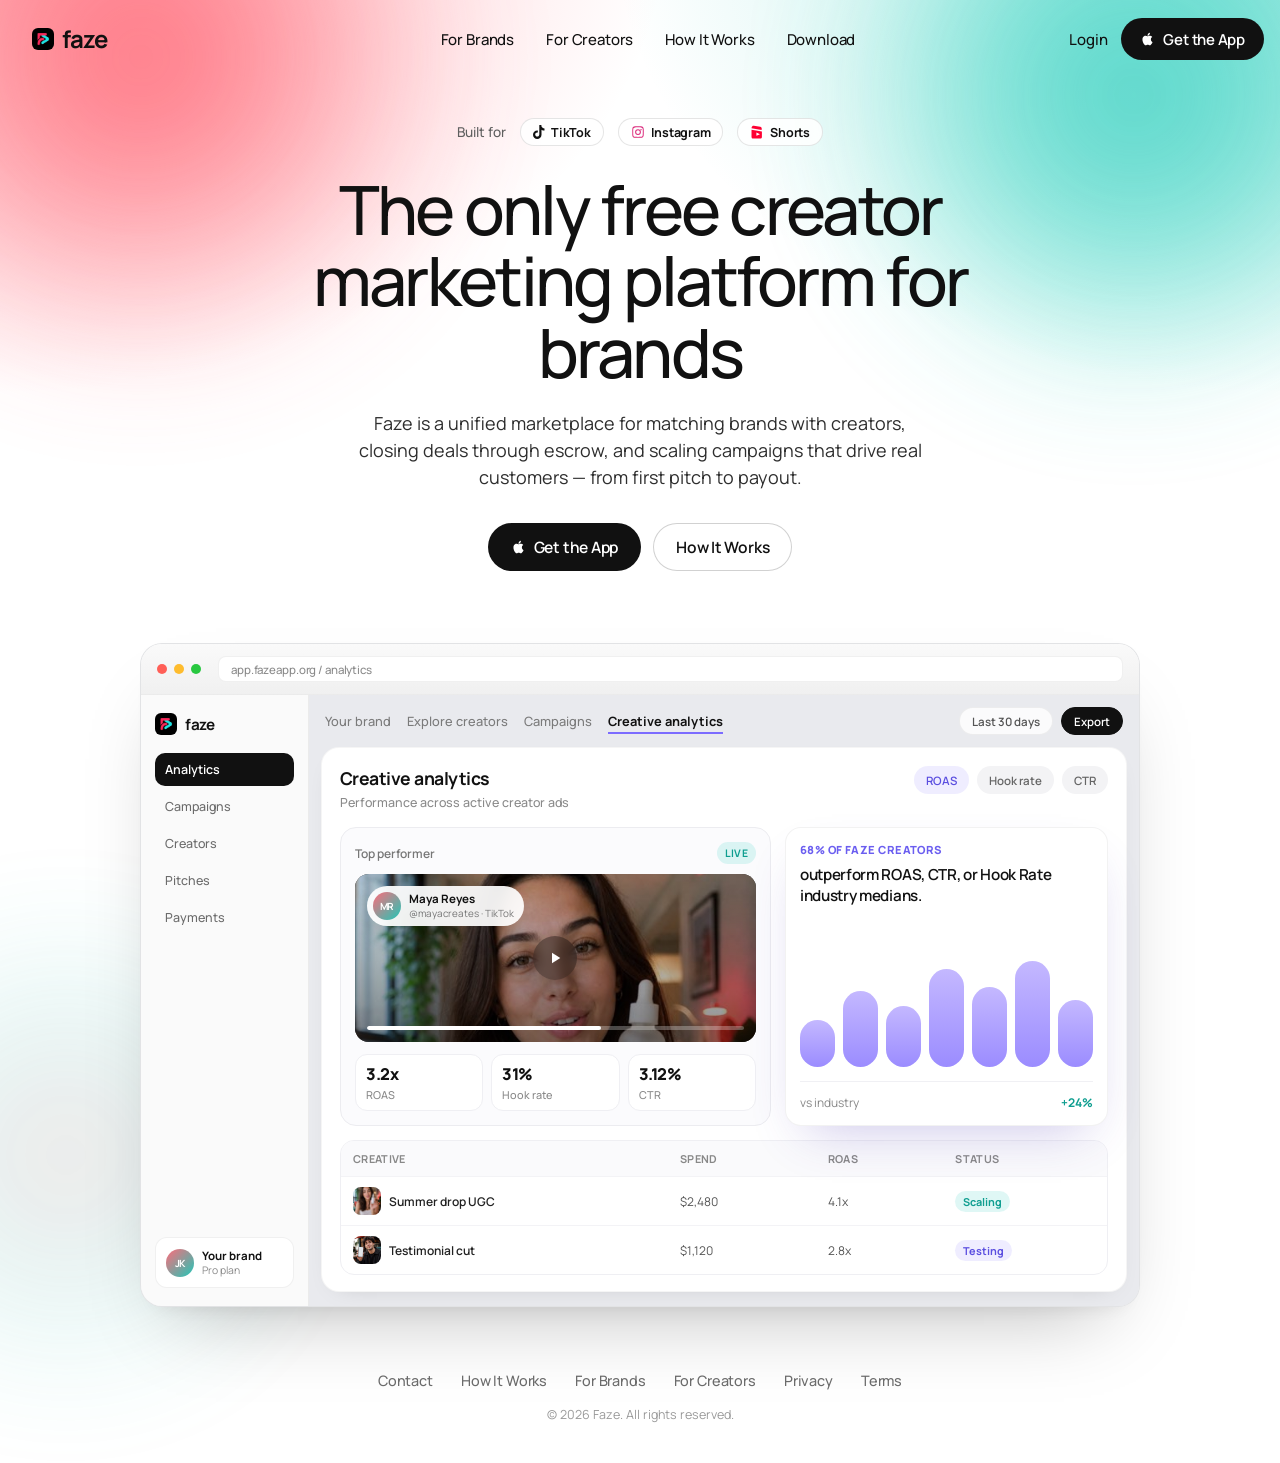
==== commit c3dc66a3: "Fix missing red/teal atmosphere colors on narrow phone-width layouts. Co-authored-by: Cursor <cursor" ====
--- a/index.html
+++ b/index.html
@@ -9,7 +9,7 @@
       content="Faze is a unified marketplace for producing, matching, and scaling creator campaigns that drive revenue — with secure escrow."
     />
     <link rel="icon" type="image/png" href="assets/logo.png" />
-    <link rel="stylesheet" href="platform.css?v=20260730l" />
+    <link rel="stylesheet" href="platform.css?v=20260730m" />
   </head>
   <body class="plat">
     <div class="plat-blob plat-blob--tl" aria-hidden="true"></div>
--- a/platform.css
+++ b/platform.css
@@ -74,9 +74,14 @@
   min-height: 100svh;
   font-family: var(--plat-font);
   color: var(--plat-ink);
-  background: var(--plat-bg);
+  background-color: var(--plat-bg);
+  background-image:
+    radial-gradient(ellipse 90% 55% at 0% -5%, rgba(255, 77, 94, 0.38), transparent 58%),
+    radial-gradient(ellipse 90% 55% at 100% -5%, rgba(31, 200, 184, 0.36), transparent 58%);
+  background-repeat: no-repeat;
+  background-size: 100% 100%;
   -webkit-font-smoothing: antialiased;
-  overflow-x: hidden;
+  overflow-x: clip;
   position: relative;
 }
 
@@ -92,23 +97,24 @@
 
 /* ---------- Red / teal atmosphere blobs ---------- */
 .plat-blob {
-  position: fixed;
+  position: absolute;
   border-radius: 50%;
   pointer-events: none;
   z-index: 0;
-  filter: blur(72px);
-  opacity: 0.72;
+  filter: blur(64px);
+  opacity: 0.85;
+  will-change: transform;
 }
 
 .plat-blob--tl {
   width: min(58vw, 640px);
   height: min(58vw, 640px);
-  top: -24%;
-  left: -18%;
+  top: -18%;
+  left: -14%;
   background: radial-gradient(
     circle,
-    rgba(255, 77, 94, 0.85) 0%,
-    rgba(255, 107, 122, 0.45) 38%,
+    rgba(255, 77, 94, 0.9) 0%,
+    rgba(255, 107, 122, 0.5) 40%,
     transparent 72%
   );
 }
@@ -116,12 +122,12 @@
 .plat-blob--tr {
   width: min(54vw, 600px);
   height: min(54vw, 600px);
-  top: -20%;
-  right: -16%;
+  top: -14%;
+  right: -12%;
   background: radial-gradient(
     circle,
-    rgba(31, 200, 184, 0.85) 0%,
-    rgba(45, 212, 191, 0.42) 40%,
+    rgba(31, 200, 184, 0.9) 0%,
+    rgba(45, 212, 191, 0.48) 42%,
     transparent 72%
   );
 }
@@ -131,14 +137,50 @@
   height: min(42vw, 440px);
   bottom: 6%;
   left: -12%;
-  opacity: 0.4;
-  filter: blur(80px);
+  opacity: 0.45;
+  filter: blur(70px);
   background: radial-gradient(
     circle,
-    rgba(255, 77, 94, 0.35) 0%,
-    rgba(31, 200, 184, 0.3) 45%,
+    rgba(255, 77, 94, 0.4) 0%,
+    rgba(31, 200, 184, 0.35) 45%,
     transparent 72%
   );
+}
+
+@media (max-width: 900px) {
+  body.plat {
+    background-image:
+      radial-gradient(ellipse 120% 70% at -10% 0%, rgba(255, 77, 94, 0.5), transparent 60%),
+      radial-gradient(ellipse 120% 70% at 110% 0%, rgba(31, 200, 184, 0.48), transparent 60%);
+  }
+
+  .plat-blob {
+    filter: blur(36px);
+    opacity: 1;
+  }
+
+  .plat-blob--tl {
+    width: min(85vw, 420px);
+    height: min(85vw, 420px);
+    top: -8%;
+    left: -22%;
+  }
+
+  .plat-blob--tr {
+    width: min(80vw, 400px);
+    height: min(80vw, 400px);
+    top: -6%;
+    right: -20%;
+  }
+
+  .plat-blob--bl {
+    width: min(70vw, 320px);
+    height: min(70vw, 320px);
+    bottom: 12%;
+    left: -18%;
+    opacity: 0.55;
+    filter: blur(40px);
+  }
 }
 
 /* ---------- Nav ---------- */
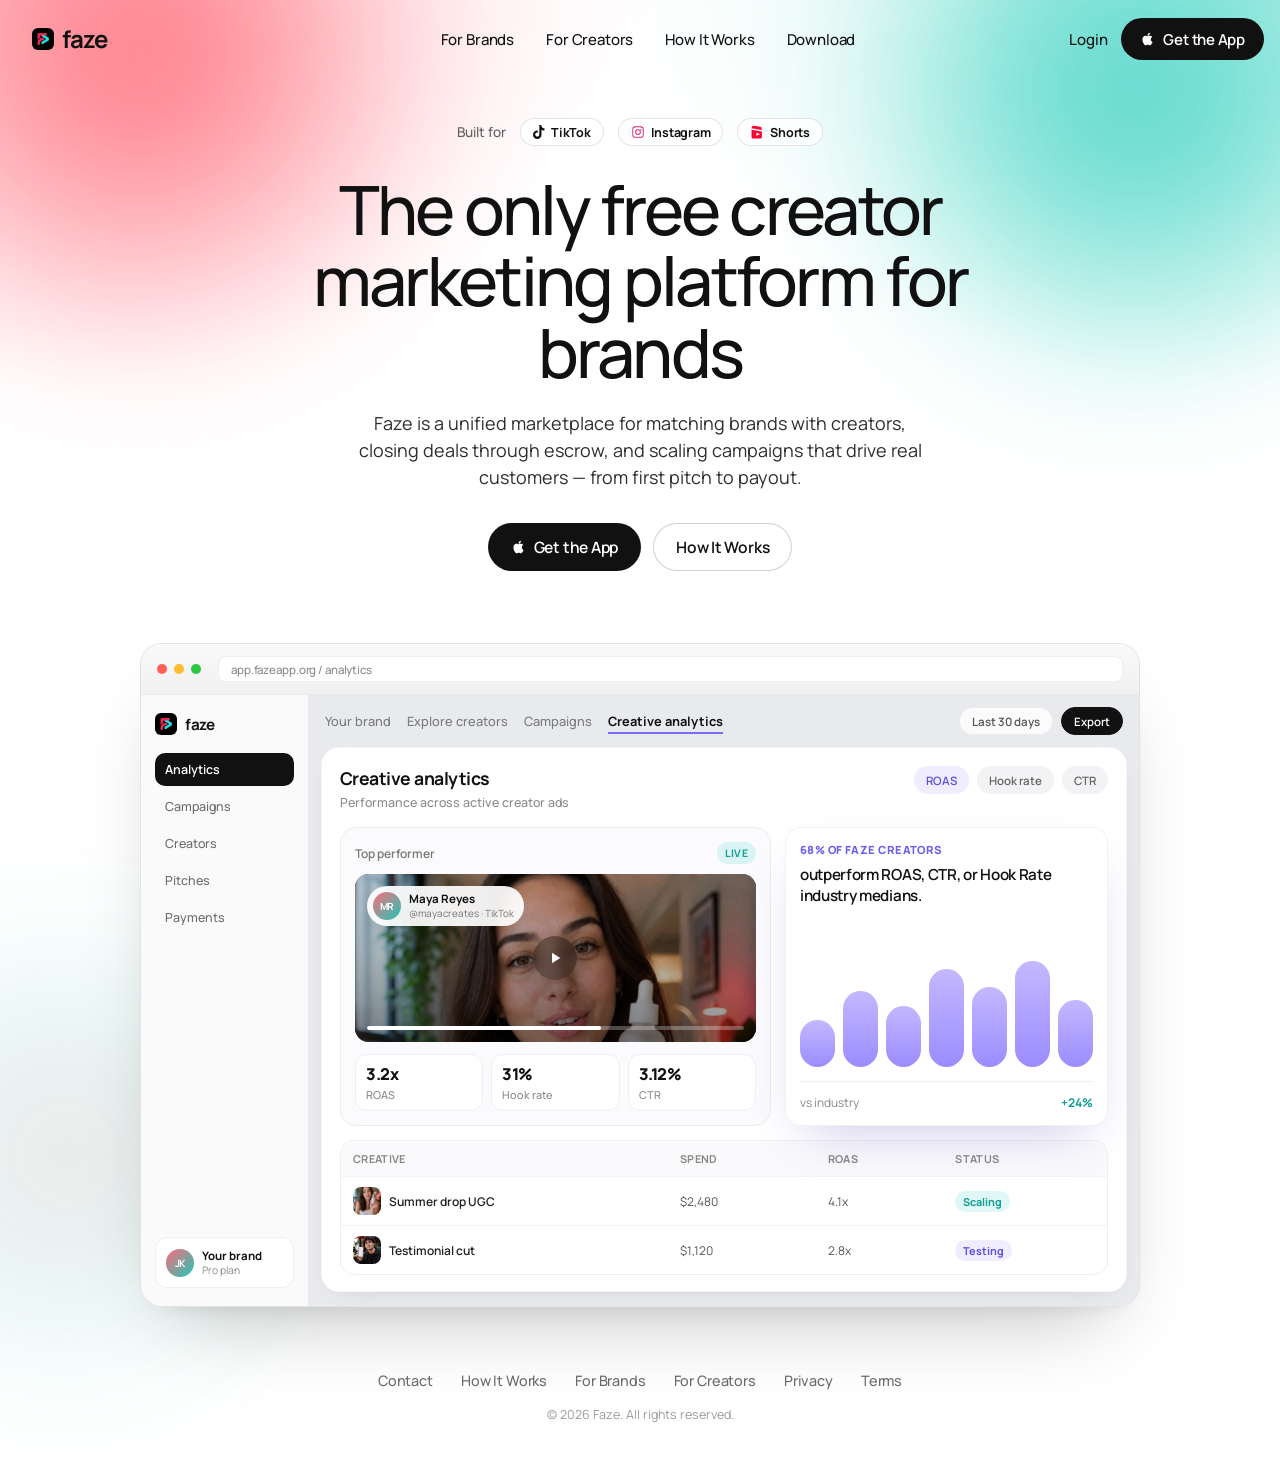
==== commit 7d3b72f4: "Soften red/teal atmosphere colors on narrow layouts. Co-authored-by: Cursor <cursoragent@cursor.com>" ====
--- a/index.html
+++ b/index.html
@@ -9,7 +9,7 @@
       content="Faze is a unified marketplace for producing, matching, and scaling creator campaigns that drive revenue — with secure escrow."
     />
     <link rel="icon" type="image/png" href="assets/logo.png" />
-    <link rel="stylesheet" href="platform.css?v=20260730m" />
+    <link rel="stylesheet" href="platform.css?v=20260730n" />
   </head>
   <body class="plat">
     <div class="plat-blob plat-blob--tl" aria-hidden="true"></div>
--- a/platform.css
+++ b/platform.css
@@ -76,8 +76,8 @@
   color: var(--plat-ink);
   background-color: var(--plat-bg);
   background-image:
-    radial-gradient(ellipse 90% 55% at 0% -5%, rgba(255, 77, 94, 0.38), transparent 58%),
-    radial-gradient(ellipse 90% 55% at 100% -5%, rgba(31, 200, 184, 0.36), transparent 58%);
+    radial-gradient(ellipse 90% 55% at 0% -5%, rgba(255, 77, 94, 0.22), transparent 58%),
+    radial-gradient(ellipse 90% 55% at 100% -5%, rgba(31, 200, 184, 0.2), transparent 58%);
   background-repeat: no-repeat;
   background-size: 100% 100%;
   -webkit-font-smoothing: antialiased;
@@ -150,27 +150,27 @@
 @media (max-width: 900px) {
   body.plat {
     background-image:
-      radial-gradient(ellipse 120% 70% at -10% 0%, rgba(255, 77, 94, 0.5), transparent 60%),
-      radial-gradient(ellipse 120% 70% at 110% 0%, rgba(31, 200, 184, 0.48), transparent 60%);
+      radial-gradient(ellipse 120% 70% at -10% 0%, rgba(255, 77, 94, 0.22), transparent 62%),
+      radial-gradient(ellipse 120% 70% at 110% 0%, rgba(31, 200, 184, 0.2), transparent 62%);
   }
 
   .plat-blob {
-    filter: blur(36px);
-    opacity: 1;
+    filter: blur(42px);
+    opacity: 0.55;
   }
 
   .plat-blob--tl {
     width: min(85vw, 420px);
     height: min(85vw, 420px);
-    top: -8%;
-    left: -22%;
+    top: -10%;
+    left: -24%;
   }
 
   .plat-blob--tr {
     width: min(80vw, 400px);
     height: min(80vw, 400px);
-    top: -6%;
-    right: -20%;
+    top: -8%;
+    right: -22%;
   }
 
   .plat-blob--bl {
@@ -178,8 +178,8 @@
     height: min(70vw, 320px);
     bottom: 12%;
     left: -18%;
-    opacity: 0.55;
-    filter: blur(40px);
+    opacity: 0.3;
+    filter: blur(48px);
   }
 }
 
